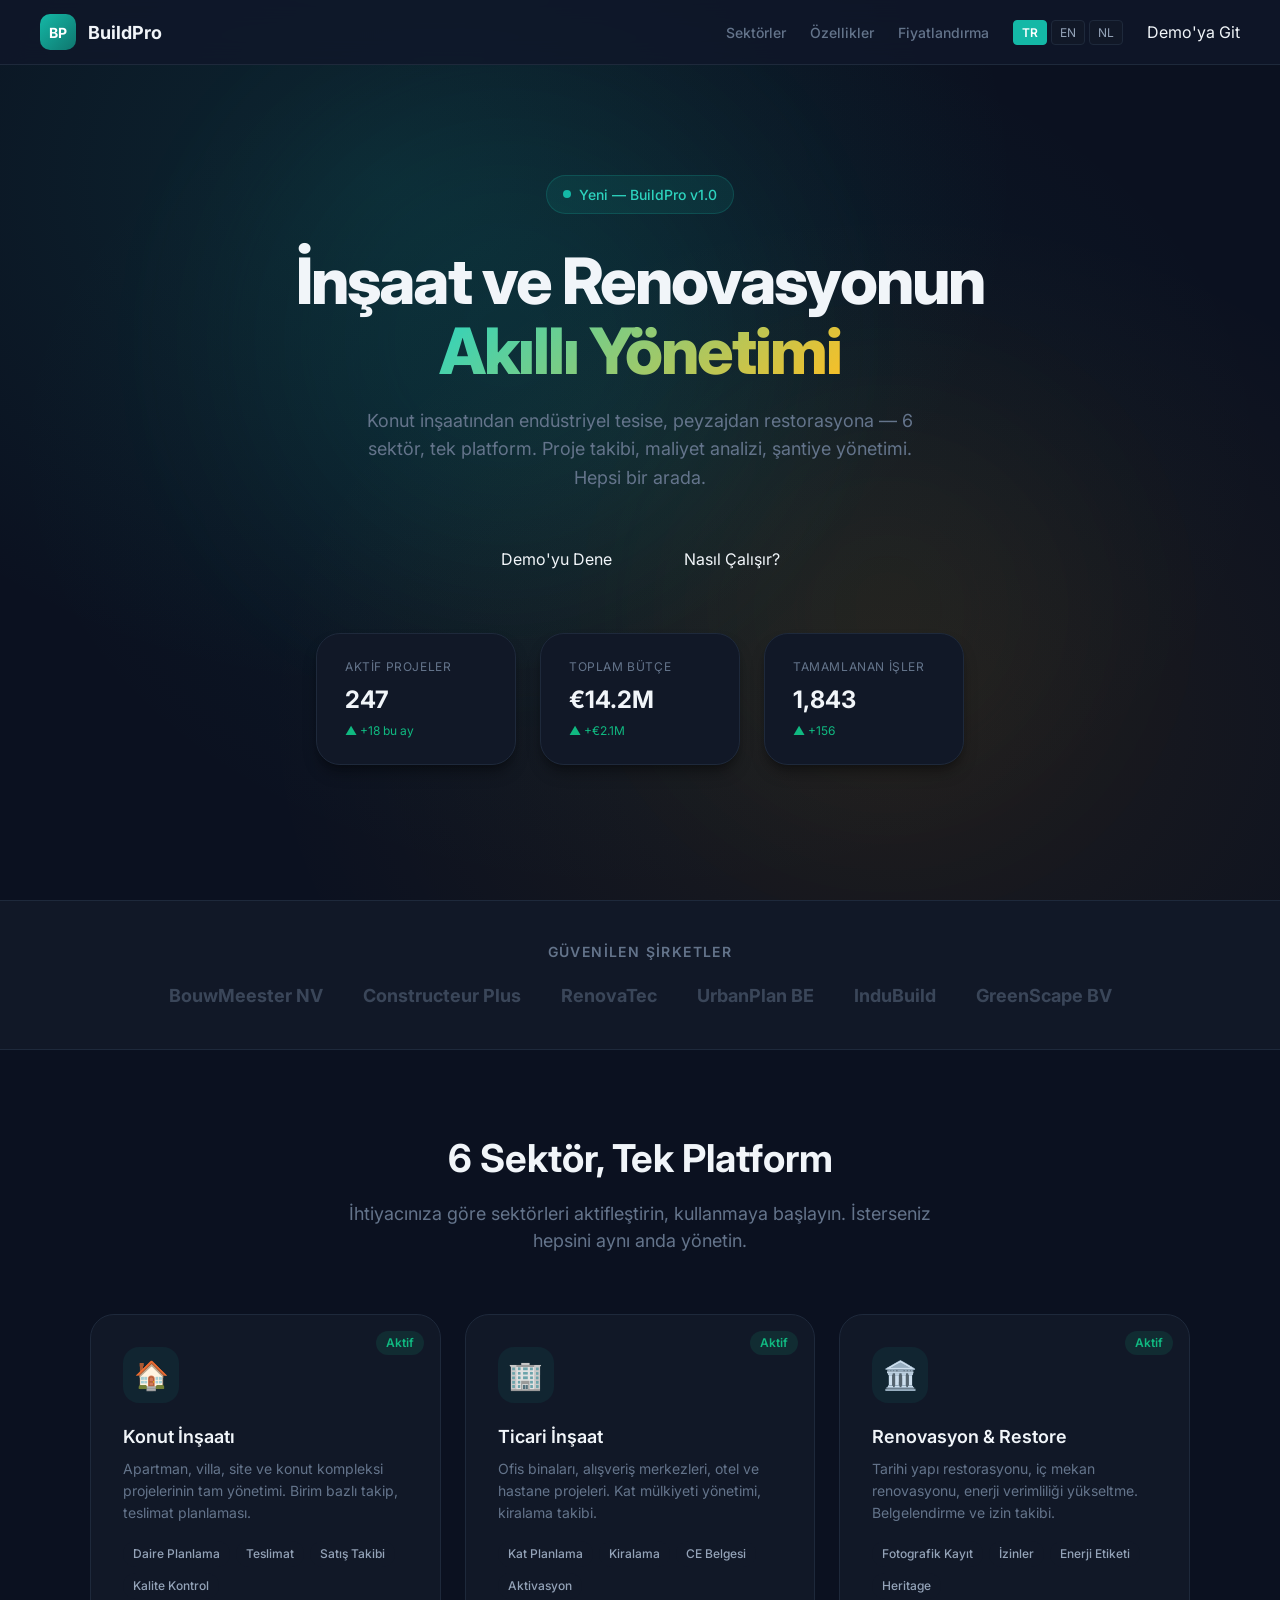
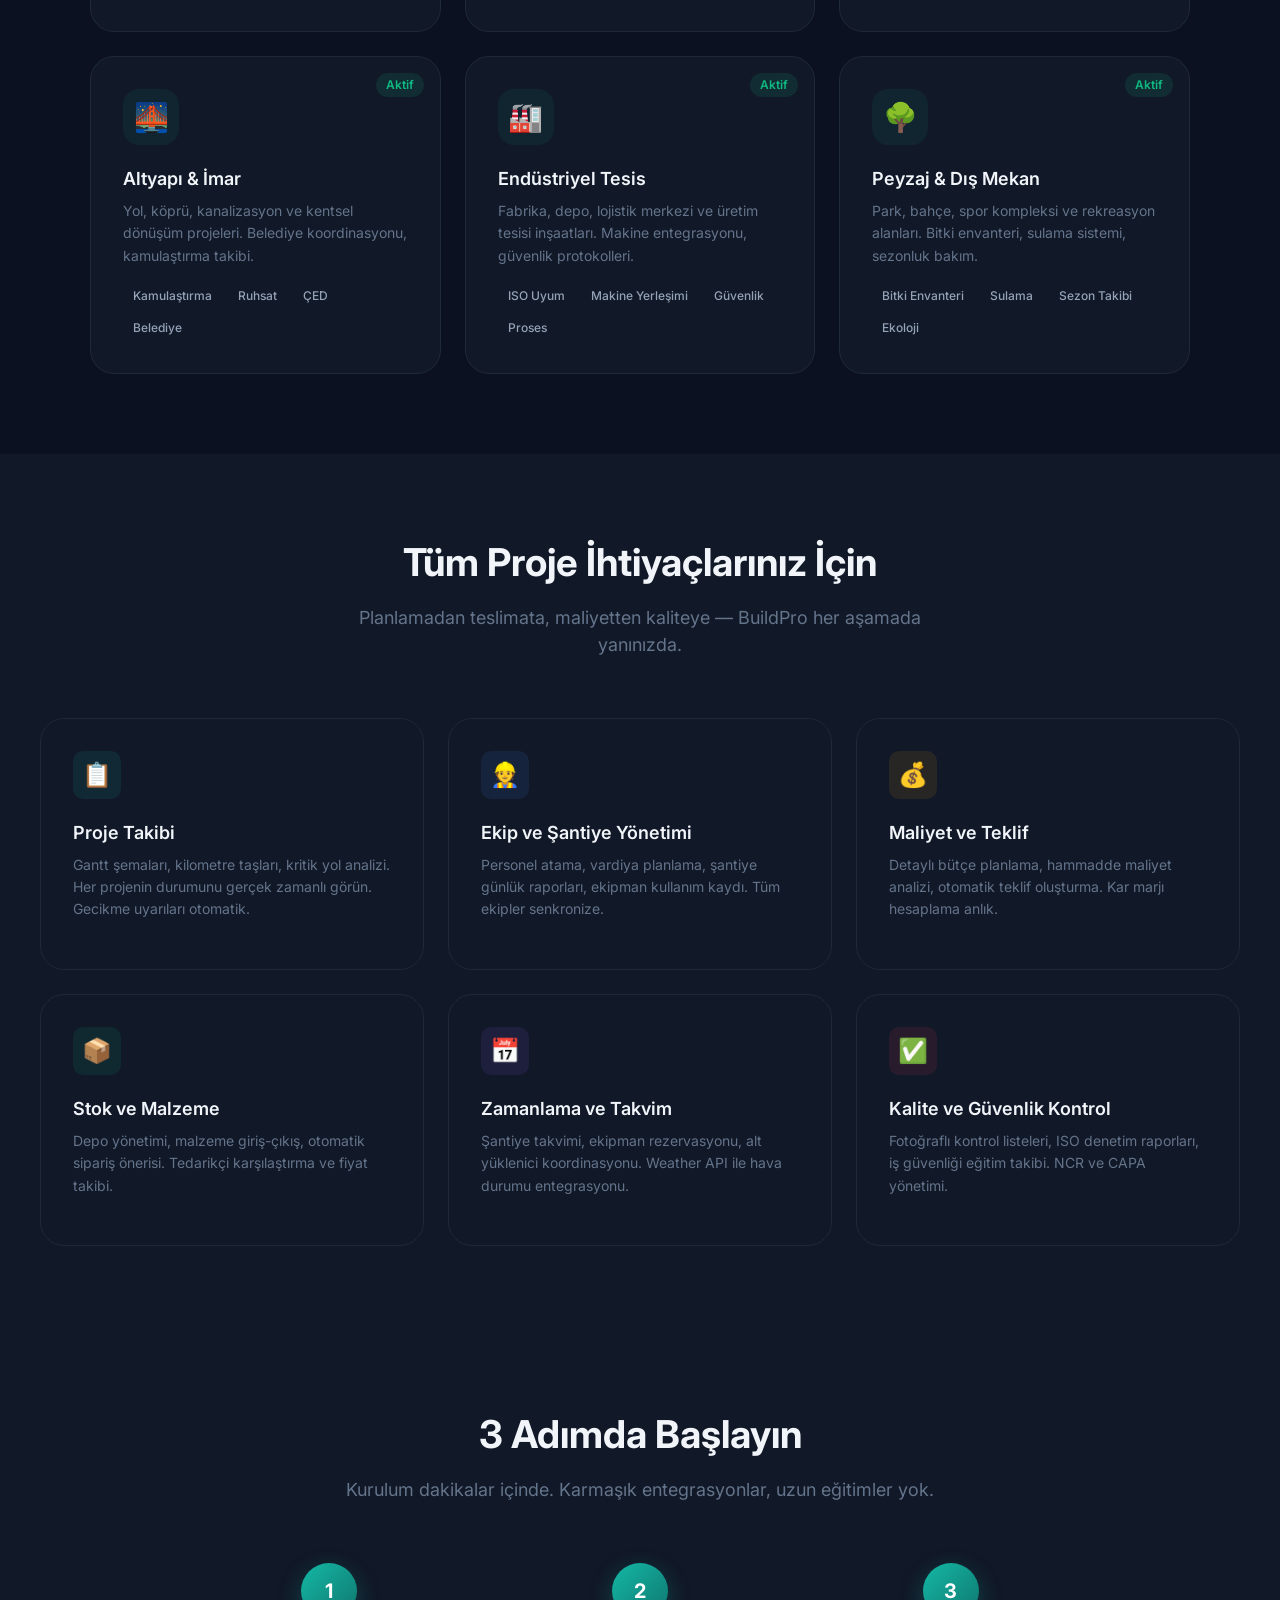
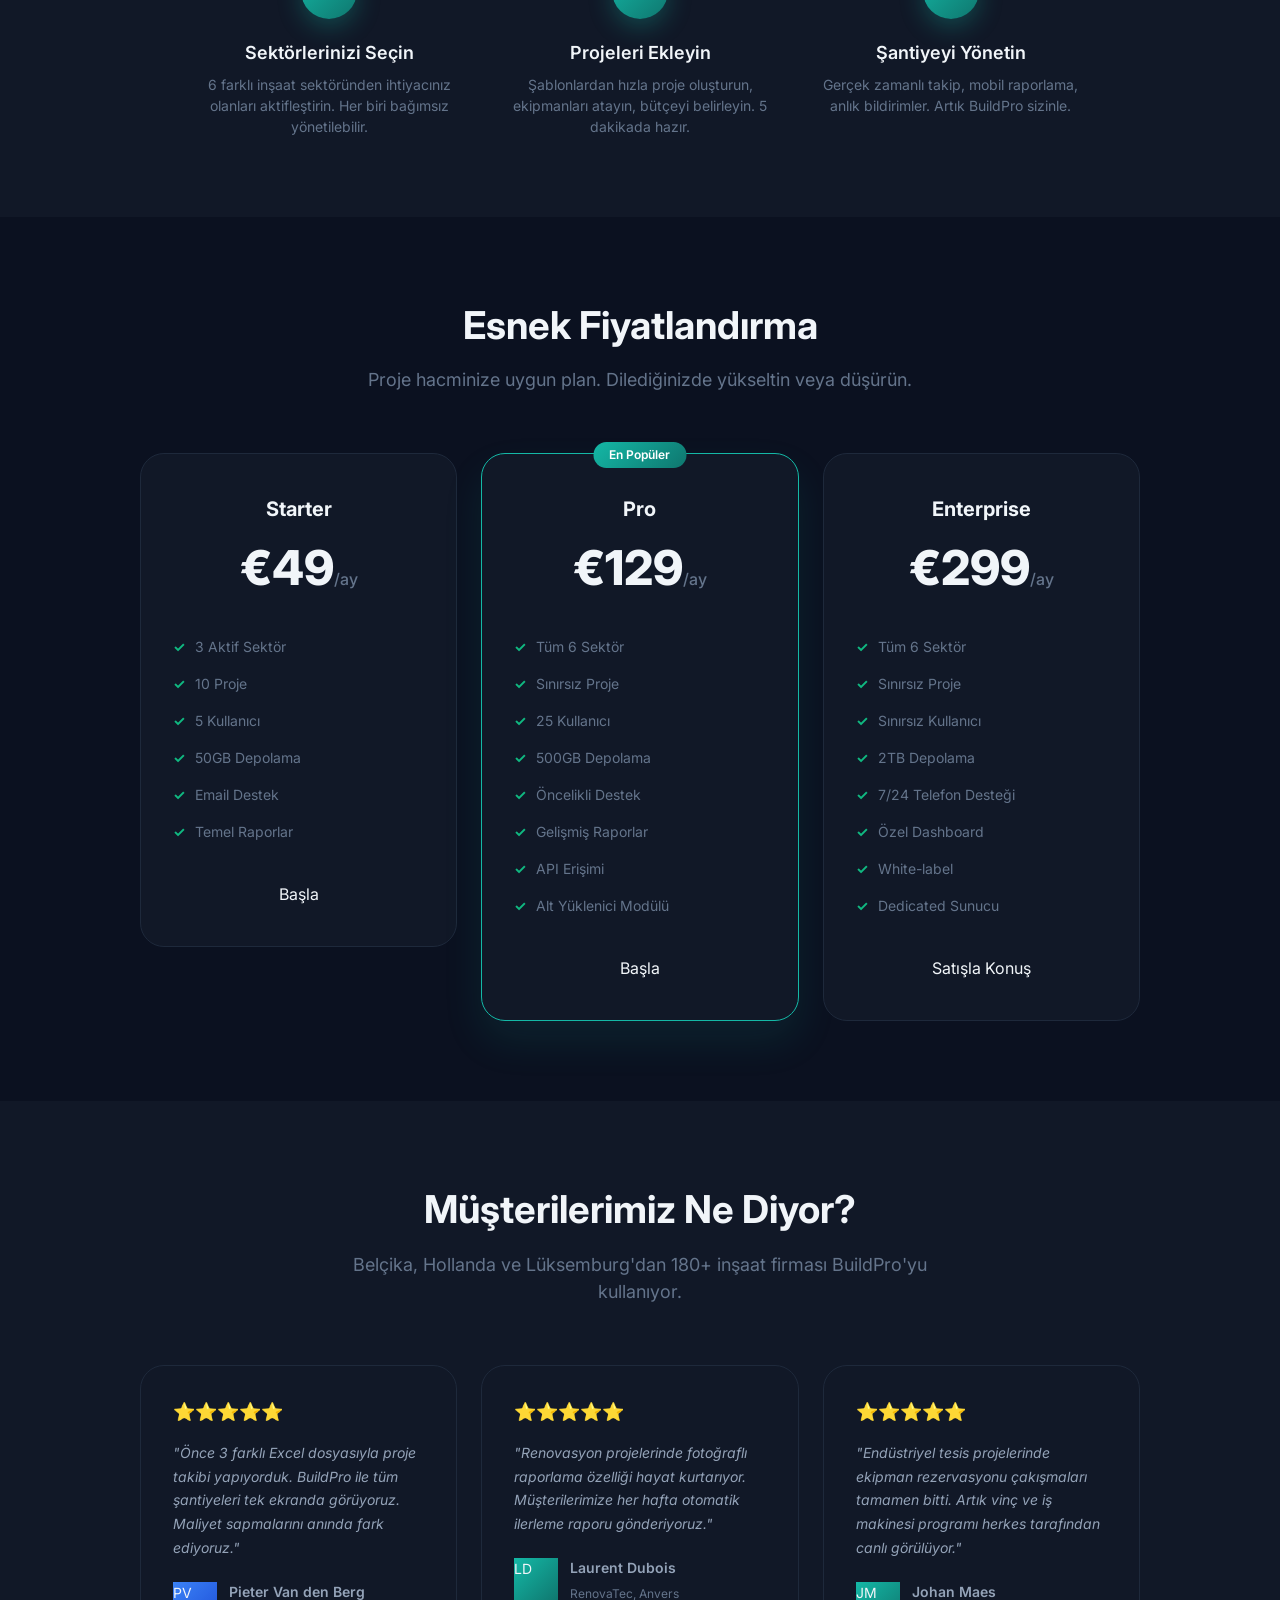
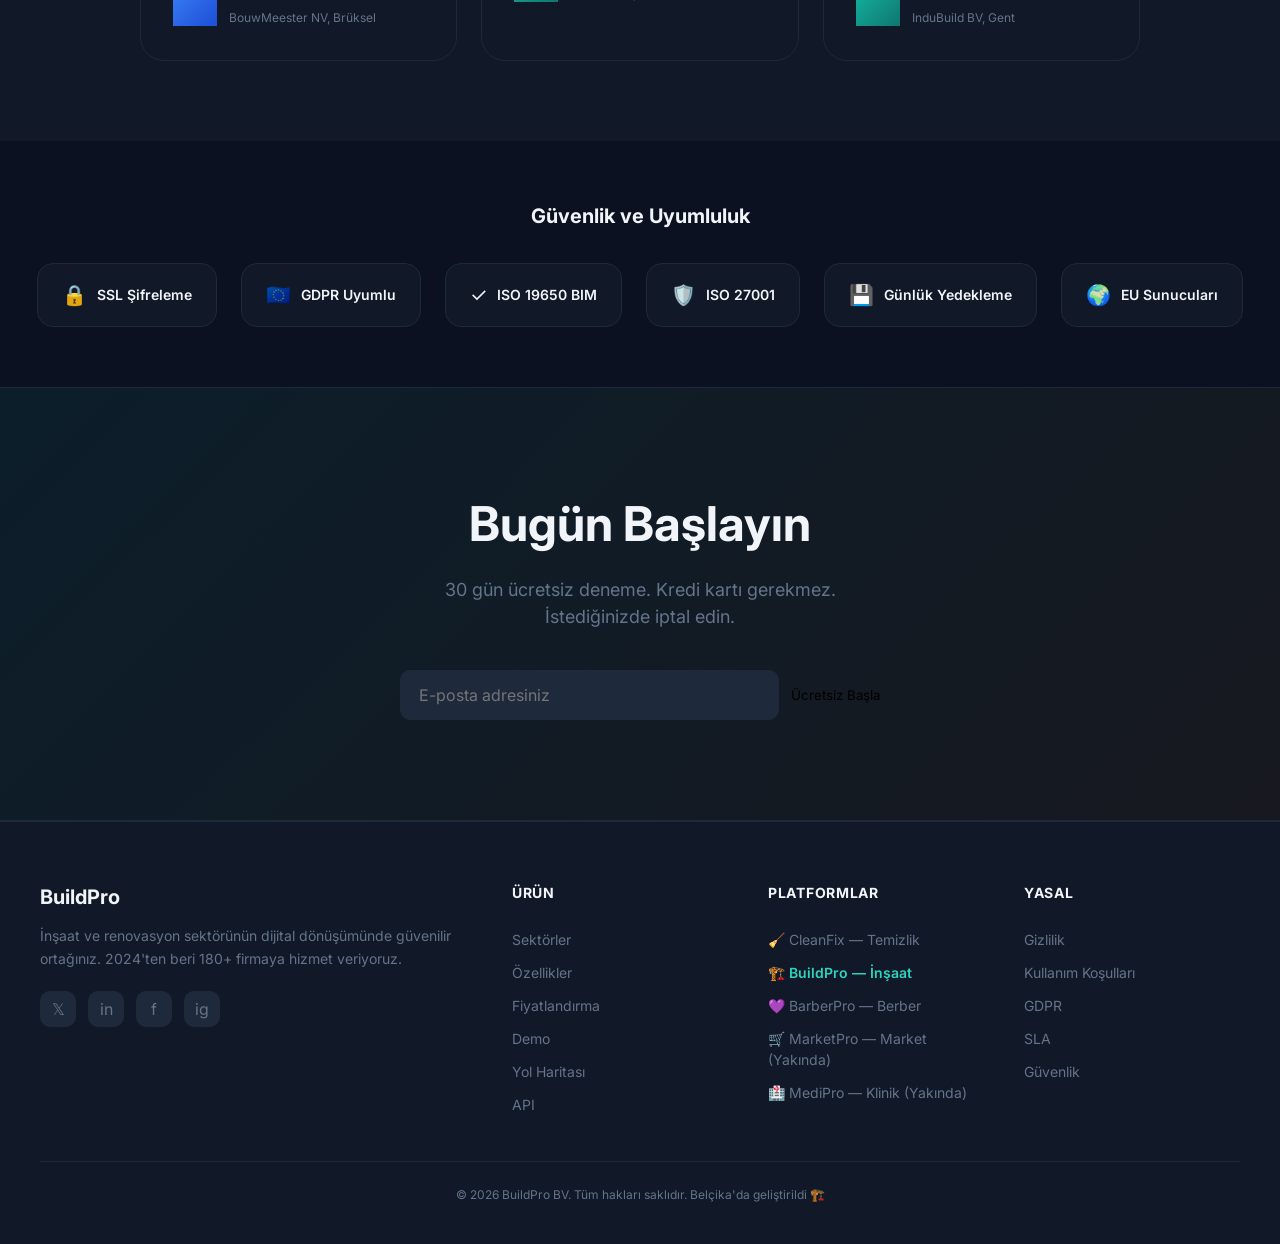
==== index.html @ 43434a05 "BuildPro: Full trilingual TR/EN/NL i18n All 9 HTML files converted to 3-language support: - index.ht" ====
<!DOCTYPE html>
<html data-theme="dark" lang="tr">
<head>
<meta charset="utf-8"/>
<meta content="width=device-width, initial-scale=1.0" name="viewport"/>
<title data-i18n="buildpro_inşaat_ve_renovasyon_yönetimi">BuildPro — İnşaat ve Renovasyon Yönetimi</title>
<link href="https://fonts.googleapis.com" rel="preconnect"/>
<link href="https://fonts.googleapis.com/css2?family=Inter:wght@300;400;500;600;700;800&amp;display=swap" rel="stylesheet"/>
<link href="css/main.css" rel="stylesheet"/>
<style>
/* ================================================================
   BuildPro Landing Page Styles
   ================================================================ */
.landing { font-family:'Inter',sans-serif; }

/* ── Hero ── */
.hero {
  min-height:100vh; display:flex; flex-direction:column; align-items:center; justify-content:center;
  text-align:center; position:relative; overflow:hidden; padding:120px 24px 80px;
}
.hero-bg {
  position:absolute; inset:0; z-index:0;
  background:
    radial-gradient(ellipse at 30% 20%, rgba(20,184,166,0.12) 0%, transparent 50%),
    radial-gradient(ellipse at 70% 80%, rgba(245,158,11,0.08) 0%, transparent 50%),
    radial-gradient(ellipse at 50% 50%, rgba(20,184,166,0.06) 0%, transparent 70%),
    var(--bg-primary);
}
.hero-orb {
  position:absolute; border-radius:50%; filter:blur(100px); opacity:0.3;
  animation:heroFloat 15s ease-in-out infinite;
}
.hero-orb-1 { width:500px; height:500px; background:rgba(20,184,166,0.25); top:10%; left:20%; }
.hero-orb-2 { width:400px; height:400px; background:rgba(245,158,11,0.15); bottom:10%; right:15%; animation-delay:-7s; }
@keyframes heroFloat {
  0%,100% { transform:translate(0,0) scale(1); }
  50% { transform:translate(20px,-30px) scale(1.05); }
}

.hero-content { position:relative; z-index:10; max-width:800px; }
.hero-badge {
  display:inline-flex; align-items:center; gap:8px;
  background:rgba(20,184,166,0.1); border:1px solid rgba(20,184,166,0.2);
  color:var(--teal-400); padding:8px 16px; border-radius:9999px;
  font-size:var(--text-sm); font-weight:500; margin-bottom:32px;
}
.hero-badge .pulse { width:8px; height:8px; background:var(--teal-500); border-radius:50%; animation:pulseDot 2s ease-in-out infinite; }
.hero h1 { font-size:clamp(2.5rem,5vw,4rem); font-weight:800; line-height:1.1; letter-spacing:-0.03em; margin-bottom:20px; }
.hero h1 span { background:linear-gradient(135deg,var(--teal-400),var(--amber-400)); -webkit-background-clip:text; -webkit-text-fill-color:transparent; }
.hero p { font-size:var(--text-lg); color:var(--text-muted); max-width:560px; margin:0 auto 40px; line-height:1.6; }
.hero-buttons { display:flex; gap:16px; justify-content:center; flex-wrap:wrap; }
.hero-buttons .btn { padding:14px 28px; font-size:var(--text-base); }

/* Floating Project Cards */
.hero-float-cards {
  position:relative; z-index:10;
  display:flex; gap:24px; justify-content:center; margin-top:48px;
  flex-wrap:wrap; max-width:900px;
}
.float-card {
  background:var(--bg-card); border:1px solid var(--border-color); border-radius:var(--radius-xl);
  padding:24px 28px; min-width:200px; text-align:left;
  box-shadow:var(--shadow-lg); transition:all var(--duration-normal);
  animation:floatCard 5s ease-in-out infinite;
}
.float-card:nth-child(2) { animation-delay:-2s; }
.float-card:nth-child(3) { animation-delay:-4s; }
@keyframes floatCard {
  0%,100% { transform:translateY(0); }
  50% { transform:translateY(-8px); }
}
.float-card:hover { transform:translateY(-4px) scale(1.02); border-color:var(--teal-500); }
.float-card .fc-label { font-size:var(--text-xs); color:var(--text-muted); text-transform:uppercase; letter-spacing:0.05em; margin-bottom:6px; }
.float-card .fc-value { font-size:var(--text-2xl); font-weight:700; color:var(--text-primary); }
.float-card .fc-change { font-size:var(--text-xs); margin-top:4px; display:flex; align-items:center; gap:4px; }
.float-card .fc-change.up { color:var(--success-500); }
.float-card .fc-change.down { color:var(--error-500); }

/* ── Trust Bar ── */
.trust { padding:40px 24px; background:var(--bg-secondary); border-top:1px solid var(--border-color); border-bottom:1px solid var(--border-color); text-align:center; }
.trust p { font-size:var(--text-sm); color:var(--text-muted); text-transform:uppercase; letter-spacing:0.1em; font-weight:600; margin-bottom:20px; }
.trust-logos { display:flex; gap:40px; justify-content:center; align-items:center; flex-wrap:wrap; opacity:0.5; }
.trust-logos span { font-size:var(--text-lg); font-weight:700; color:var(--text-muted); }

/* ── Section Base ── */
.section { padding:80px 24px; }
.section-header { text-align:center; max-width:640px; margin:0 auto 60px; }
.section-header h2 { font-size:clamp(1.8rem,3vw,2.5rem); font-weight:700; margin-bottom:12px; }
.section-header p { font-size:var(--text-lg); color:var(--text-muted); }

/* ── Sub-Sectors Grid ── */
.sectors-grid { display:grid; grid-template-columns:repeat(3,1fr); gap:24px; max-width:1100px; margin:0 auto; }
.sector-card {
  background:var(--bg-card); border:1px solid var(--border-color); border-radius:var(--radius-xl);
  padding:32px; transition:all var(--duration-normal); position:relative; overflow:hidden;
}
.sector-card:hover { transform:translateY(-4px); border-color:var(--teal-500); box-shadow:0 20px 40px rgba(20,184,166,0.08); }
.sector-card::before {
  content:''; position:absolute; top:0; left:0; right:0; height:3px;
  background:linear-gradient(90deg, var(--teal-500), var(--amber-500));
  opacity:0; transition:opacity var(--duration-normal);
}
.sector-card:hover::before { opacity:1; }
.sector-icon {
  width:56px; height:56px; border-radius:var(--radius-lg); display:flex; align-items:center; justify-content:center;
  font-size:28px; margin-bottom:20px; background:rgba(20,184,166,0.08);
}
.sector-card h3 { font-size:var(--text-lg); font-weight:600; margin-bottom:8px; }
.sector-card p { font-size:var(--text-sm); color:var(--text-muted); line-height:1.6; margin-bottom:16px; }
.sector-features { display:flex; flex-wrap:wrap; gap:6px; }
.sector-features span {
  font-size:var(--text-xs); background:var(--bg-secondary); color:var(--text-secondary);
  padding:4px 10px; border-radius:9999px; font-weight:500;
}
.sector-status {
  position:absolute; top:16px; right:16px;
  font-size:var(--text-xs); font-weight:600; padding:3px 10px; border-radius:9999px;
}
.sector-status.active { background:rgba(16,185,129,0.12); color:var(--success-500); }
.sector-status.planned { background:var(--bg-tertiary); color:var(--text-muted); }

/* ── Features ── */
.features-grid { display:grid; grid-template-columns:repeat(3,1fr); gap:24px; max-width:1200px; margin:0 auto; }
.feature-card {
  background:var(--bg-card); border:1px solid var(--border-color); border-radius:var(--radius-xl);
  padding:32px; transition:all var(--duration-normal);
}
.feature-card:hover { transform:translateY(-4px); border-color:var(--teal-500); box-shadow:0 20px 40px rgba(20,184,166,0.08); }
.feature-icon {
  width:48px; height:48px; border-radius:var(--radius-md); display:flex; align-items:center; justify-content:center;
  font-size:24px; margin-bottom:20px;
}
.feature-card h3 { font-size:var(--text-lg); font-weight:600; margin-bottom:8px; }
.feature-card p { font-size:var(--text-sm); color:var(--text-muted); line-height:1.6; margin-bottom:16px; }

/* ── How It Works ── */
.steps { display:flex; gap:32px; max-width:900px; margin:0 auto; }
.step { flex:1; text-align:center; }
.step-num {
  width:56px; height:56px; border-radius:50%; background:linear-gradient(135deg,var(--teal-500),var(--teal-700));
  display:flex; align-items:center; justify-content:center; color:white; font-size:var(--text-xl); font-weight:700;
  margin:0 auto 20px; box-shadow:0 8px 24px rgba(20,184,166,0.3);
}
.step h3 { font-size:var(--text-lg); font-weight:600; margin-bottom:8px; }
.step p { font-size:var(--text-sm); color:var(--text-muted); }

/* ── Pricing ── */
.pricing-grid { display:grid; grid-template-columns:repeat(3,1fr); gap:24px; max-width:1000px; margin:0 auto; align-items:start; }
.pricing-card {
  background:var(--bg-card); border:1px solid var(--border-color); border-radius:var(--radius-xl);
  padding:40px 32px; text-align:center; transition:all var(--duration-normal);
}
.pricing-card:hover { transform:translateY(-4px); }
.pricing-card.featured { border-color:var(--teal-500); box-shadow:0 20px 40px rgba(20,184,166,0.1); position:relative; }
.pricing-card.featured::before {
  content:'En Popüler'; position:absolute; top:-12px; left:50%; transform:translateX(-50%);
  background:linear-gradient(135deg,var(--teal-500),var(--teal-700)); color:white;
  font-size:var(--text-xs); font-weight:600; padding:4px 16px; border-radius:9999px;
}
.pricing-card h3 { font-size:var(--text-xl); font-weight:700; margin-bottom:8px; }
.pricing-card .price { font-size:3rem; font-weight:800; margin-bottom:24px; }
.pricing-card .price span { font-size:var(--text-base); color:var(--text-muted); font-weight:500; }
.pricing-card ul { list-style:none; text-align:left; margin-bottom:32px; }
.pricing-card li { font-size:var(--text-sm); color:var(--text-muted); padding:8px 0; display:flex; align-items:center; gap:10px; }
.pricing-card li::before { content:'✓'; color:var(--success-500); font-weight:700; }

/* ── Testimonials ── */
.testimonials-grid { display:grid; grid-template-columns:repeat(3,1fr); gap:24px; max-width:1000px; margin:0 auto; }
.testimonial {
  background:var(--bg-card); border:1px solid var(--border-color); border-radius:var(--radius-xl);
  padding:32px; transition:all var(--duration-normal);
}
.testimonial:hover { border-color:var(--teal-500); }
.testimonial-stars { color:var(--amber-500); font-size:var(--text-lg); margin-bottom:16px; }
.testimonial p { font-size:var(--text-sm); color:var(--text-secondary); line-height:1.7; margin-bottom:20px; font-style:italic; }
.testimonial-author { display:flex; align-items:center; gap:12px; }
.testimonial-author .avatar { width:44px; height:44px; font-size:var(--text-sm); }
.testimonial-author div p { font-weight:600; font-style:normal; margin-bottom:0; }
.testimonial-author div span { font-size:var(--text-xs); color:var(--text-muted); }

/* ── CTA ── */
.cta {
  text-align:center; padding:100px 24px;
  background:linear-gradient(135deg,rgba(20,184,166,0.08),rgba(245,158,11,0.05));
  border-top:1px solid var(--border-color); border-bottom:1px solid var(--border-color);
}
.cta h2 { font-size:clamp(2rem,4vw,3rem); font-weight:700; margin-bottom:16px; }
.cta p { font-size:var(--text-lg); color:var(--text-muted); margin-bottom:40px; max-width:500px; margin-left:auto; margin-right:auto; }
.cta-form { display:flex; gap:12px; justify-content:center; flex-wrap:wrap; max-width:480px; margin:0 auto; }
.cta-form input { flex:1; min-width:240px; padding:14px 18px; background:var(--bg-input); border:1.5px solid var(--border-color); border-radius:var(--radius-md); color:var(--text-primary); font-size:var(--text-base); outline:none; }
.cta-form input:focus { border-color:var(--teal-500); box-shadow:0 0 0 3px var(--shadow-glow); }

/* ── Footer ── */
.footer { background:var(--bg-secondary); padding:60px 24px 40px; border-top:1px solid var(--border-color); }
.footer-grid { display:grid; grid-template-columns:2fr repeat(3,1fr); gap:40px; max-width:1200px; margin:0 auto; }
.footer-brand h3 { font-size:var(--text-xl); font-weight:700; margin-bottom:12px; }
.footer-brand p { font-size:var(--text-sm); color:var(--text-muted); line-height:1.7; margin-bottom:20px; }
.footer-social { display:flex; gap:12px; }
.footer-social a {
  width:36px; height:36px; border-radius:var(--radius-md); background:var(--bg-tertiary);
  display:flex; align-items:center; justify-content:center; color:var(--text-muted);
  transition:all var(--duration-fast); text-decoration:none;
}
.footer-social a:hover { background:var(--teal-500); color:white; }
.footer-col h4 { font-size:var(--text-sm); font-weight:700; text-transform:uppercase; letter-spacing:0.05em; margin-bottom:20px; }
.footer-col a { display:block; font-size:var(--text-sm); color:var(--text-muted); text-decoration:none; padding:6px 0; transition:color var(--duration-fast); }
.footer-col a:hover { color:var(--teal-500); }
.footer-bottom { max-width:1200px; margin:40px auto 0; padding-top:24px; border-top:1px solid var(--border-color); text-align:center; font-size:var(--text-xs); color:var(--text-muted); }

/* ── Scroll Reveal ── */
.reveal { opacity:0; transform:translateY(30px); transition:opacity 0.8s var(--ease-out),transform 0.8s var(--ease-out); }
.reveal.visible { opacity:1; transform:translateY(0); }

/* ── Responsive ── */
@media (max-width:1024px) {
  .features-grid,.sectors-grid,.pricing-grid,.testimonials-grid { grid-template-columns:repeat(2,1fr); }
  .footer-grid { grid-template-columns:repeat(2,1fr); }
  .steps { flex-direction:column; }
}
@media (max-width:768px) {
  .hero-orb-1,.hero-orb-2 { display:none; }
  .hero-float-cards { flex-direction:column; align-items:center; }
}
@media (max-width:640px) {
  .features-grid,.sectors-grid,.pricing-grid,.testimonials-grid { grid-template-columns:1fr; }
  .footer-grid { grid-template-columns:1fr; }
  .hero-buttons { flex-direction:column; align-items:center; }
  .hero-buttons .btn { width:100%; max-width:260px; }
  .cta-form { flex-direction:column; }
  .cta-form input { width:100%; }
  .hero h1 { font-size:2.2rem; }
}
</style>
</head>
<body class="landing">
<!-- Navbar -->
<nav style="position:fixed;top:0;left:0;right:0;z-index:100;background:rgba(15,23,42,0.8);backdrop-filter:blur(12px);border-bottom:1px solid var(--border-color);padding:0 24px;">
<div style="max-width:1200px;margin:0 auto;display:flex;align-items:center;justify-content:space-between;height:64px;">
<div style="display:flex;align-items:center;gap:12px;">
<div data-i18n="bp" style="width:36px;height:36px;background:linear-gradient(135deg,var(--teal-500),var(--teal-700));border-radius:10px;display:flex;align-items:center;justify-content:center;font-weight:700;color:white;font-size:14px;">BP</div>
<span data-i18n="buildpro" style="font-weight:700;font-size:var(--text-lg);">BuildPro</span>
</div>
<div style="display:flex;gap:24px;align-items:center;">
<a data-i18n="sektörler" href="#sectors" onmouseout="this.style.color='var(--text-muted)'" onmouseover="this.style.color='var(--teal-500)'" style="font-size:var(--text-sm);color:var(--text-muted);text-decoration:none;font-weight:500;transition:color var(--duration-fast);">Sektörler</a>
<a data-i18n="özellikler" href="#features" onmouseout="this.style.color='var(--text-muted)'" onmouseover="this.style.color='var(--teal-500)'" style="font-size:var(--text-sm);color:var(--text-muted);text-decoration:none;font-weight:500;transition:color var(--duration-fast);">Özellikler</a>
<a data-i18n="fiyatlandırma" href="#pricing" onmouseout="this.style.color='var(--text-muted)'" onmouseover="this.style.color='var(--teal-500)'" style="font-size:var(--text-sm);color:var(--text-muted);text-decoration:none;font-weight:500;transition:color var(--duration-fast);">Fiyatlandırma</a>
<div class="lang-switcher" style="display:flex;gap:4px;">
<button class="lang-btn" data-lang="tr" onclick="switchLang('tr')" style="padding:4px 8px;font-size:12px;border-radius:4px;border:1px solid var(--border-color);background:var(--bg-secondary);color:var(--text-secondary);cursor:pointer;transition:all 0.2s;">TR</button>
<button class="lang-btn" data-lang="en" onclick="switchLang('en')" style="padding:4px 8px;font-size:12px;border-radius:4px;border:1px solid var(--border-color);background:var(--bg-secondary);color:var(--text-secondary);cursor:pointer;transition:all 0.2s;">EN</button>
<button class="lang-btn" data-lang="nl" onclick="switchLang('nl')" style="padding:4px 8px;font-size:12px;border-radius:4px;border:1px solid var(--border-color);background:var(--bg-secondary);color:var(--text-secondary);cursor:pointer;transition:all 0.2s;">NL</button>
</div>
<style>.lang-btn.active{background:var(--teal-500)!important;color:white!important;border-color:var(--teal-500)!important;font-weight:600;}</style>
<a class="btn btn-primary btn-sm" data-i18n="demoya_git" href="dashboard.html">Demo'ya Git</a>
</div>
</div>
</nav>
<!-- Hero -->
<section class="hero">
<div class="hero-bg"></div>
<div class="hero-orb hero-orb-1"></div>
<div class="hero-orb hero-orb-2"></div>
<div class="hero-content">
<div class="hero-badge"><span class="pulse"></span> Yeni — BuildPro v1.0</div>
<h1>İnşaat ve Renovasyonun <span data-i18n="akıllı_yönetimi">Akıllı Yönetimi</span></h1>
<p data-i18n="konut_inşaatından_endüstriyel_tesise_peyzajdan_restorasyona_">Konut inşaatından endüstriyel tesise, peyzajdan restorasyona — 6 sektör, tek platform. Proje takibi, maliyet analizi, şantiye yönetimi. Hepsi bir arada.</p>
<div class="hero-buttons">
<a class="btn btn-primary btn-xl" data-i18n="demoyu_dene" href="dashboard.html">Demo'yu Dene</a>
<a class="btn btn-secondary btn-xl" data-i18n="nasıl_çalışır" href="#how">Nasıl Çalışır?</a>
</div>
</div>
<!-- Floating Stats Cards -->
<div class="hero-float-cards">
<div class="float-card">
<div class="fc-label" data-i18n="aktif_projeler">Aktif Projeler</div>
<div class="fc-value">247</div>
<div class="fc-change up" data-i18n="_8_bu_ay">▲ +18 bu ay</div>
</div>
<div class="float-card">
<div class="fc-label" data-i18n="toplam_bütçe">Toplam Bütçe</div>
<div class="fc-value" data-i18n="_42m">€14.2M</div>
<div class="fc-change up" data-i18n="_1m">▲ +€2.1M</div>
</div>
<div class="float-card">
<div class="fc-label" data-i18n="tamamlanan_işler">Tamamlanan İşler</div>
<div class="fc-value" data-i18n="_843">1,843</div>
<div class="fc-change up" data-i18n="_56">▲ +156</div>
</div>
</div>
</section>
<!-- Trust -->
<section class="trust">
<p data-i18n="güvenilen_şirketler">Güvenilen Şirketler</p>
<div class="trust-logos">
<span data-i18n="bouwmeester_nv">BouwMeester NV</span>
<span data-i18n="constructeur_plus">Constructeur Plus</span>
<span data-i18n="renovatec">RenovaTec</span>
<span data-i18n="urbanplan_be">UrbanPlan BE</span>
<span data-i18n="indubuild">InduBuild</span>
<span data-i18n="greenscape_bv">GreenScape BV</span>
</div>
</section>
<!-- Sub-Sectors -->
<section class="section" id="sectors">
<div class="section-header reveal">
<h2 data-i18n="__sektör_tek_platform">6 Sektör, Tek Platform</h2>
<p data-i18n="ihtiyacınıza_göre_sektörleri_aktifleştirin_kullanmaya_başlay">İhtiyacınıza göre sektörleri aktifleştirin, kullanmaya başlayın. İsterseniz hepsini aynı anda yönetin.</p>
</div>
<div class="sectors-grid">
<div class="sector-card reveal">
<span class="sector-status active" data-i18n="aktif">Aktif</span>
<div class="sector-icon">🏠</div>
<h3 data-i18n="konut_inşaatı">Konut İnşaatı</h3>
<p data-i18n="apartman_villa_site_ve_konut_kompleksi_projelerinin_tam_yöne">Apartman, villa, site ve konut kompleksi projelerinin tam yönetimi. Birim bazlı takip, teslimat planlaması.</p>
<div class="sector-features">
<span data-i18n="daire_planlama">Daire Planlama</span><span data-i18n="teslimat">Teslimat</span><span data-i18n="satış_takibi">Satış Takibi</span><span data-i18n="kalite_kontrol">Kalite Kontrol</span>
</div>
</div>
<div class="sector-card reveal">
<span class="sector-status active" data-i18n="aktif_2">Aktif</span>
<div class="sector-icon">🏢</div>
<h3 data-i18n="ticari_inşaat">Ticari İnşaat</h3>
<p data-i18n="ofis_binaları_alışveriş_merkezleri_otel_ve_hastane_projeleri">Ofis binaları, alışveriş merkezleri, otel ve hastane projeleri. Kat mülkiyeti yönetimi, kiralama takibi.</p>
<div class="sector-features">
<span data-i18n="kat_planlama">Kat Planlama</span><span data-i18n="kiralama">Kiralama</span><span data-i18n="ce_belgesi">CE Belgesi</span><span data-i18n="aktivasyon">Aktivasyon</span>
</div>
</div>
<div class="sector-card reveal">
<span class="sector-status active" data-i18n="aktif_3">Aktif</span>
<div class="sector-icon">🏛️</div>
<h3 data-i18n="renovasyon_restore">Renovasyon &amp; Restore</h3>
<p data-i18n="tarihi_yapı_restorasyonu_iç_mekan_renovasyonu_enerji_verimli">Tarihi yapı restorasyonu, iç mekan renovasyonu, enerji verimliliği yükseltme. Belgelendirme ve izin takibi.</p>
<div class="sector-features">
<span data-i18n="fotografik_kayıt">Fotografik Kayıt</span><span data-i18n="izinler">İzinler</span><span data-i18n="enerji_etiketi">Enerji Etiketi</span><span data-i18n="heritage">Heritage</span>
</div>
</div>
<div class="sector-card reveal">
<span class="sector-status active" data-i18n="aktif_4">Aktif</span>
<div class="sector-icon">🌉</div>
<h3 data-i18n="altyapı_imar">Altyapı &amp; İmar</h3>
<p data-i18n="yol_köprü_kanalizasyon_ve_kentsel_dönüşüm_projeleri_belediye">Yol, köprü, kanalizasyon ve kentsel dönüşüm projeleri. Belediye koordinasyonu, kamulaştırma takibi.</p>
<div class="sector-features">
<span data-i18n="kamulaştırma">Kamulaştırma</span><span data-i18n="ruhsat">Ruhsat</span><span data-i18n="çed">ÇED</span><span data-i18n="belediye">Belediye</span>
</div>
</div>
<div class="sector-card reveal">
<span class="sector-status active" data-i18n="aktif_5">Aktif</span>
<div class="sector-icon">🏭</div>
<h3 data-i18n="endüstriyel_tesis">Endüstriyel Tesis</h3>
<p data-i18n="fabrika_depo_lojistik_merkezi_ve_üretim_tesisi_inşaatları_ma">Fabrika, depo, lojistik merkezi ve üretim tesisi inşaatları. Makine entegrasyonu, güvenlik protokolleri.</p>
<div class="sector-features">
<span data-i18n="iso_uyum">ISO Uyum</span><span data-i18n="makine_yerleşimi">Makine Yerleşimi</span><span data-i18n="güvenlik">Güvenlik</span><span data-i18n="proses">Proses</span>
</div>
</div>
<div class="sector-card reveal">
<span class="sector-status active" data-i18n="aktif_6">Aktif</span>
<div class="sector-icon">🌳</div>
<h3 data-i18n="peyzaj_dış_mekan">Peyzaj &amp; Dış Mekan</h3>
<p data-i18n="park_bahçe_spor_kompleksi_ve_rekreasyon_alanları_bitki_envan">Park, bahçe, spor kompleksi ve rekreasyon alanları. Bitki envanteri, sulama sistemi, sezonluk bakım.</p>
<div class="sector-features">
<span data-i18n="bitki_envanteri">Bitki Envanteri</span><span data-i18n="sulama">Sulama</span><span data-i18n="sezon_takibi">Sezon Takibi</span><span data-i18n="ekoloji">Ekoloji</span>
</div>
</div>
</div>
</section>
<!-- Features -->
<section class="section" id="features" style="background:var(--bg-secondary);">
<div class="section-header reveal">
<h2 data-i18n="tüm_proje_ihtiyaçlarınız_için">Tüm Proje İhtiyaçlarınız İçin</h2>
<p data-i18n="planlamadan_teslimata_maliyetten_kaliteye_buildpro_her_aşama">Planlamadan teslimata, maliyetten kaliteye — BuildPro her aşamada yanınızda.</p>
</div>
<div class="features-grid">
<div class="feature-card reveal">
<div class="feature-icon" style="background:rgba(20,184,166,0.1);color:var(--teal-500);">📋</div>
<h3 data-i18n="proje_takibi">Proje Takibi</h3>
<p data-i18n="gantt_şemaları_kilometre_taşları_kritik_yol_analizi_her_proj">Gantt şemaları, kilometre taşları, kritik yol analizi. Her projenin durumunu gerçek zamanlı görün. Gecikme uyarıları otomatik.</p>
</div>
<div class="feature-card reveal">
<div class="feature-icon" style="background:rgba(59,130,246,0.1);color:var(--info-500);">👷</div>
<h3 data-i18n="ekip_ve_şantiye_yönetimi">Ekip ve Şantiye Yönetimi</h3>
<p data-i18n="personel_atama_vardiya_planlama_şantiye_günlük_raporları_eki">Personel atama, vardiya planlama, şantiye günlük raporları, ekipman kullanım kaydı. Tüm ekipler senkronize.</p>
</div>
<div class="feature-card reveal">
<div class="feature-icon" style="background:rgba(245,158,11,0.1);color:var(--amber-500);">💰</div>
<h3 data-i18n="maliyet_ve_teklif">Maliyet ve Teklif</h3>
<p data-i18n="detaylı_bütçe_planlama_hammadde_maliyet_analizi_otomatik_tek">Detaylı bütçe planlama, hammadde maliyet analizi, otomatik teklif oluşturma. Kar marjı hesaplama anlık.</p>
</div>
<div class="feature-card reveal">
<div class="feature-icon" style="background:rgba(16,185,129,0.1);color:var(--success-500);">📦</div>
<h3 data-i18n="stok_ve_malzeme">Stok ve Malzeme</h3>
<p data-i18n="depo_yönetimi_malzeme_giriş-çıkış_otomatik_sipariş_önerisi_t">Depo yönetimi, malzeme giriş-çıkış, otomatik sipariş önerisi. Tedarikçi karşılaştırma ve fiyat takibi.</p>
</div>
<div class="feature-card reveal">
<div class="feature-icon" style="background:rgba(139,92,246,0.1);color:#14b8a6;">📅</div>
<h3 data-i18n="zamanlama_ve_takvim">Zamanlama ve Takvim</h3>
<p data-i18n="şantiye_takvimi_ekipman_rezervasyonu_alt_yüklenici_koordinas">Şantiye takvimi, ekipman rezervasyonu, alt yüklenici koordinasyonu. Weather API ile hava durumu entegrasyonu.</p>
</div>
<div class="feature-card reveal">
<div class="feature-icon" style="background:rgba(244,63,94,0.1);color:var(--error-500);">✅</div>
<h3 data-i18n="kalite_ve_güvenlik_kontrol">Kalite ve Güvenlik Kontrol</h3>
<p data-i18n="fotoğraflı_kontrol_listeleri_iso_denetim_raporları_iş_güvenl">Fotoğraflı kontrol listeleri, ISO denetim raporları, iş güvenliği eğitim takibi. NCR ve CAPA yönetimi.</p>
</div>
</div>
</section>
<!-- How It Works -->
<section class="section" id="how" style="background:var(--bg-secondary);">
<div class="section-header reveal">
<h2 data-i18n="__adımda_başlayın">3 Adımda Başlayın</h2>
<p data-i18n="kurulum_dakikalar_içinde_karmaşık_entegrasyonlar_uzun_eğitim">Kurulum dakikalar içinde. Karmaşık entegrasyonlar, uzun eğitimler yok.</p>
</div>
<div class="steps">
<div class="step reveal">
<div class="step-num">1</div>
<h3 data-i18n="sektörlerinizi_seçin">Sektörlerinizi Seçin</h3>
<p data-i18n="__farklı_inşaat_sektöründen_ihtiyacınız_olanları_aktifleştir">6 farklı inşaat sektöründen ihtiyacınız olanları aktifleştirin. Her biri bağımsız yönetilebilir.</p>
</div>
<div class="step reveal">
<div class="step-num">2</div>
<h3 data-i18n="projeleri_ekleyin">Projeleri Ekleyin</h3>
<p data-i18n="şablonlardan_hızla_proje_oluşturun_ekipmanları_atayın_bütçey">Şablonlardan hızla proje oluşturun, ekipmanları atayın, bütçeyi belirleyin. 5 dakikada hazır.</p>
</div>
<div class="step reveal">
<div class="step-num">3</div>
<h3 data-i18n="şantiyeyi_yönetin">Şantiyeyi Yönetin</h3>
<p data-i18n="gerçek_zamanlı_takip_mobil_raporlama_anlık_bildirimler_artık">Gerçek zamanlı takip, mobil raporlama, anlık bildirimler. Artık BuildPro sizinle.</p>
</div>
</div>
</section>
<!-- Pricing -->
<section class="section" id="pricing">
<div class="section-header reveal">
<h2 data-i18n="esnek_fiyatlandırma">Esnek Fiyatlandırma</h2>
<p data-i18n="proje_hacminize_uygun_plan_dilediğinizde_yükseltin_veya_düşü">Proje hacminize uygun plan. Dilediğinizde yükseltin veya düşürün.</p>
</div>
<div class="pricing-grid">
<div class="pricing-card reveal">
<h3 data-i18n="starter">Starter</h3>
<div class="price">€49<span data-i18n="ay">/ay</span></div>
<ul>
<li data-i18n="__aktif_sektör">3 Aktif Sektör</li>
<li data-i18n="_0_proje">10 Proje</li>
<li data-i18n="__kullanıcı">5 Kullanıcı</li>
<li data-i18n="_0gb_depolama">50GB Depolama</li>
<li data-i18n="email_destek">Email Destek</li>
<li data-i18n="temel_raporlar">Temel Raporlar</li>
</ul>
<a class="btn btn-secondary" data-i18n="başla" href="dashboard.html" style="width:100%;">Başla</a>
</div>
<div class="pricing-card featured reveal">
<h3 data-i18n="pro">Pro</h3>
<div class="price">€129<span data-i18n="ay_2">/ay</span></div>
<ul>
<li data-i18n="tüm_6_sektör">Tüm 6 Sektör</li>
<li data-i18n="sınırsız_proje">Sınırsız Proje</li>
<li data-i18n="_5_kullanıcı">25 Kullanıcı</li>
<li data-i18n="_00gb_depolama">500GB Depolama</li>
<li data-i18n="öncelikli_destek">Öncelikli Destek</li>
<li data-i18n="gelişmiş_raporlar">Gelişmiş Raporlar</li>
<li data-i18n="api_erişimi">API Erişimi</li>
<li data-i18n="alt_yüklenici_modülü">Alt Yüklenici Modülü</li>
</ul>
<a class="btn btn-primary" data-i18n="başla_2" href="dashboard.html" style="width:100%;">Başla</a>
</div>
<div class="pricing-card reveal">
<h3 data-i18n="enterprise">Enterprise</h3>
<div class="price">€299<span data-i18n="ay_3">/ay</span></div>
<ul>
<li data-i18n="tüm_6_sektör_2">Tüm 6 Sektör</li>
<li data-i18n="sınırsız_proje_2">Sınırsız Proje</li>
<li data-i18n="sınırsız_kullanıcı">Sınırsız Kullanıcı</li>
<li data-i18n="_tb_depolama">2TB Depolama</li>
<li data-i18n="_24_telefon_desteği">7/24 Telefon Desteği</li>
<li data-i18n="özel_dashboard">Özel Dashboard</li>
<li data-i18n="white-label">White-label</li>
<li data-i18n="dedicated_sunucu">Dedicated Sunucu</li>
</ul>
<a class="btn btn-secondary" data-i18n="satışla_konuş" href="#" style="width:100%;">Satışla Konuş</a>
</div>
</div>
</section>
<!-- Testimonials -->
<section class="section" style="background:var(--bg-secondary);">
<div class="section-header reveal">
<h2 data-i18n="müşterilerimiz_ne_diyor">Müşterilerimiz Ne Diyor?</h2>
<p data-i18n="belçika_hollanda_ve_lüksemburgdan_180_inşaat_firması_buildpr">Belçika, Hollanda ve Lüksemburg'dan 180+ inşaat firması BuildPro'yu kullanıyor.</p>
</div>
<div class="testimonials-grid">
<div class="testimonial reveal">
<div class="testimonial-stars" data-i18n="text">⭐⭐⭐⭐⭐</div>
<p data-i18n="önce_3_farklı_excel_dosyasıyla_proje_takibi_yapıyorduk_build">"Önce 3 farklı Excel dosyasıyla proje takibi yapıyorduk. BuildPro ile tüm şantiyeleri tek ekranda görüyoruz. Maliyet sapmalarını anında fark ediyoruz."</p>
<div class="testimonial-author">
<div class="avatar" style="background:linear-gradient(135deg,#3b82f6,#1d4ed8);">PV</div>
<div>
<p data-i18n="pieter_van_den_berg">Pieter Van den Berg</p>
<span data-i18n="bouwmeester_nv_brüksel">BouwMeester NV, Brüksel</span>
</div>
</div>
</div>
<div class="testimonial reveal">
<div class="testimonial-stars" data-i18n="text_2">⭐⭐⭐⭐⭐</div>
<p data-i18n="renovasyon_projelerinde_fotoğraflı_raporlama_özelliği_hayat_">"Renovasyon projelerinde fotoğraflı raporlama özelliği hayat kurtarıyor. Müşterilerimize her hafta otomatik ilerleme raporu gönderiyoruz."</p>
<div class="testimonial-author">
<div class="avatar" style="background:linear-gradient(135deg,#14b8a6,#0f766e);">LD</div>
<div>
<p data-i18n="laurent_dubois">Laurent Dubois</p>
<span data-i18n="renovatec_anvers">RenovaTec, Anvers</span>
</div>
</div>
</div>
<div class="testimonial reveal">
<div class="testimonial-stars" data-i18n="text_3">⭐⭐⭐⭐⭐</div>
<p data-i18n="endüstriyel_tesis_projelerinde_ekipman_rezervasyonu_çakışmal">"Endüstriyel tesis projelerinde ekipman rezervasyonu çakışmaları tamamen bitti. Artık vinç ve iş makinesi programı herkes tarafından canlı görülüyor."</p>
<div class="testimonial-author">
<div class="avatar" style="background:linear-gradient(135deg,#14b8a6,#0f766e);">JM</div>
<div>
<p data-i18n="johan_maes">Johan Maes</p>
<span data-i18n="indubuild_bv_gent">InduBuild BV, Gent</span>
</div>
</div>
</div>
</div>
</section>
<!-- Security -->
<section class="section" style="padding:60px 24px;text-align:center;">
<div class="reveal">
<h2 data-i18n="güvenlik_ve_uyumluluk" style="font-size:var(--text-xl);font-weight:700;margin-bottom:32px;">Güvenlik ve Uyumluluk</h2>
<div style="display:flex;flex-wrap:wrap;gap:24px;justify-content:center;align-items:center;">
<div style="background:var(--bg-card);border:1px solid var(--border-color);border-radius:var(--radius-lg);padding:16px 24px;display:flex;align-items:center;gap:10px;">
<span style="font-size:20px;">🔒</span>
<span data-i18n="ssl_şifreleme" style="font-weight:600;font-size:var(--text-sm);">SSL Şifreleme</span>
</div>
<div style="background:var(--bg-card);border:1px solid var(--border-color);border-radius:var(--radius-lg);padding:16px 24px;display:flex;align-items:center;gap:10px;">
<span style="font-size:20px;">🇪🇺</span>
<span data-i18n="gdpr_uyumlu" style="font-weight:600;font-size:var(--text-sm);">GDPR Uyumlu</span>
</div>
<div style="background:var(--bg-card);border:1px solid var(--border-color);border-radius:var(--radius-lg);padding:16px 24px;display:flex;align-items:center;gap:10px;">
<span style="font-size:20px;">✓</span>
<span data-i18n="iso_19650_bim" style="font-weight:600;font-size:var(--text-sm);">ISO 19650 BIM</span>
</div>
<div style="background:var(--bg-card);border:1px solid var(--border-color);border-radius:var(--radius-lg);padding:16px 24px;display:flex;align-items:center;gap:10px;">
<span style="font-size:20px;">🛡️</span>
<span data-i18n="iso_27001" style="font-weight:600;font-size:var(--text-sm);">ISO 27001</span>
</div>
<div style="background:var(--bg-card);border:1px solid var(--border-color);border-radius:var(--radius-lg);padding:16px 24px;display:flex;align-items:center;gap:10px;">
<span style="font-size:20px;">💾</span>
<span data-i18n="günlük_yedekleme" style="font-weight:600;font-size:var(--text-sm);">Günlük Yedekleme</span>
</div>
<div style="background:var(--bg-card);border:1px solid var(--border-color);border-radius:var(--radius-lg);padding:16px 24px;display:flex;align-items:center;gap:10px;">
<span style="font-size:20px;">🌍</span>
<span data-i18n="eu_sunucuları" style="font-weight:600;font-size:var(--text-sm);">EU Sunucuları</span>
</div>
</div>
</div>
</section>
<!-- CTA -->
<section class="cta">
<div class="reveal">
<h2 data-i18n="bugün_başlayın">Bugün Başlayın</h2>
<p data-i18n="_0_gün_ücretsiz_deneme_kredi_kartı_gerekmez_istediğinizde_ip">30 gün ücretsiz deneme. Kredi kartı gerekmez. İstediğinizde iptal edin.</p>
<div class="cta-form">
<input data-i18n-placeholder="ph_e-posta_adresiniz" id="ctaEmail" placeholder="E-posta adresiniz" type="email"/>
<button class="btn btn-primary" data-i18n="ücretsiz_başla" onclick="const e=document.getElementById('ctaEmail').value;if(e&amp;&amp;e.includes('@')){location.href='dashboard.html?email='+encodeURIComponent(e);}else{alert('Geçerli bir e-posta girin');}">Ücretsiz Başla</button>
</div>
</div>
</section>
<!-- Footer -->
<footer class="footer">
<div class="footer-grid">
<div class="footer-brand">
<h3 data-i18n="buildpro_2">BuildPro</h3>
<p data-i18n="inşaat_ve_renovasyon_sektörünün_dijital_dönüşümünde_güvenili">İnşaat ve renovasyon sektörünün dijital dönüşümünde güvenilir ortağınız. 2024'ten beri 180+ firmaya hizmet veriyoruz.</p>
<div class="footer-social">
<a data-i18n="𝕏" href="#">𝕏</a>
<a data-i18n="in" href="#">in</a>
<a data-i18n="f" href="#">f</a>
<a data-i18n="ig" href="#">ig</a>
</div>
</div>
<div class="footer-col">
<h4 data-i18n="ürün">Ürün</h4>
<a data-i18n="sektörler_2" href="#sectors">Sektörler</a>
<a data-i18n="özellikler_2" href="#features">Özellikler</a>
<a data-i18n="fiyatlandırma_2" href="#pricing">Fiyatlandırma</a>
<a data-i18n="demo" href="dashboard.html">Demo</a>
<a data-i18n="yol_haritası" href="#">Yol Haritası</a>
<a data-i18n="api" href="#">API</a>
</div>
<div class="footer-col">
<h4 data-i18n="platformlar">Platformlar</h4>
<a data-i18n="cleanfix_temizlik" href="https://mcemkoca.github.io/cleanfix-vercel/">🧹 CleanFix — Temizlik</a>
<a data-i18n="buildpro_inşaat" href="https://mcemkoca.github.io/buildpro-vercel/" style="color:var(--teal-400);font-weight:600;">🏗️ BuildPro — İnşaat</a>
<a data-i18n="barberpro_berber" href="https://mcemkoca.github.io/barberpro-vercel/">💜 BarberPro — Berber</a>
<a data-i18n="marketpro_market_yakında" href="#">🛒 MarketPro — Market (Yakında)</a>
<a data-i18n="medipro_klinik_yakında" href="#">🏥 MediPro — Klinik (Yakında)</a>
</div>
<div class="footer-col">
<h4 data-i18n="yasal">Yasal</h4>
<a data-i18n="gizlilik" href="#">Gizlilik</a>
<a data-i18n="kullanım_koşulları" href="#">Kullanım Koşulları</a>
<a data-i18n="gdpr" href="#">GDPR</a>
<a data-i18n="sla" href="#">SLA</a>
<a data-i18n="güvenlik_2" href="#">Güvenlik</a>
</div>
</div>
<div class="footer-bottom" data-i18n="_026_buildpro_bv_tüm_hakları_saklıdır_belçikada_geliştirildi">
    © 2026 BuildPro BV. Tüm hakları saklıdır. Belçika'da geliştirildi 🏗️
  </div>
</footer>
<script>
/* Scroll Reveal */
const observer = new IntersectionObserver((entries) => {
  entries.forEach(entry => { if (entry.isIntersecting) entry.target.classList.add('visible'); });
}, { threshold: 0.1, rootMargin: '0px 0px -50px 0px' });
document.querySelectorAll('.reveal').forEach(el => observer.observe(el));

/* Smooth Scroll */
document.querySelectorAll('a[href^="#"]').forEach(anchor => {
  anchor.addEventListener('click', function(e) {
    e.preventDefault();
    const target = document.querySelector(this.getAttribute('href'));
    if (target) target.scrollIntoView({ behavior: 'smooth', block: 'start' });
  });
});
</script>
<script>
const i18n = {
  "tr": {
    "buildpro_inşaat_ve_renovasyon_yönetimi": "BuildPro — İnşaat ve Renovasyon Yönetimi",
    "bp": "BP",
    "buildpro": "BuildPro",
    "sektörler": "Sektörler",
    "özellikler": "Özellikler",
    "fiyatlandırma": "Fiyatlandırma",
    "demoya_git": "Demo'ya Git",
    "akıllı_yönetimi": "Akıllı Yönetimi",
    "konut_inşaatından_endüstriyel_tesise_peyzajdan_restorasyona_": "Konut inşaatından endüstriyel tesise, peyzajdan restorasyona — 6 sektör, tek platform. Proje takibi, maliyet analizi, şantiye yönetimi. Hepsi bir arada.",
    "demoyu_dene": "Demo'yu Dene",
    "nasıl_çalışır": "Nasıl Çalışır?",
    "aktif_projeler": "Aktif Projeler",
    "_8_bu_ay": "▲ +18 bu ay",
    "toplam_bütçe": "Toplam Bütçe",
    "_42m": "€14.2M",
    "_1m": "▲ +€2.1M",
    "tamamlanan_işler": "Tamamlanan İşler",
    "_843": "1,843",
    "_56": "▲ +156",
    "güvenilen_şirketler": "Güvenilen Şirketler",
    "bouwmeester_nv": "BouwMeester NV",
    "constructeur_plus": "Constructeur Plus",
    "renovatec": "RenovaTec",
    "urbanplan_be": "UrbanPlan BE",
    "indubuild": "InduBuild",
    "greenscape_bv": "GreenScape BV",
    "__sektör_tek_platform": "6 Sektör, Tek Platform",
    "ihtiyacınıza_göre_sektörleri_aktifleştirin_kullanmaya_başlay": "İhtiyacınıza göre sektörleri aktifleştirin, kullanmaya başlayın. İsterseniz hepsini aynı anda yönetin.",
    "aktif": "Aktif",
    "konut_inşaatı": "Konut İnşaatı",
    "apartman_villa_site_ve_konut_kompleksi_projelerinin_tam_yöne": "Apartman, villa, site ve konut kompleksi projelerinin tam yönetimi. Birim bazlı takip, teslimat planlaması.",
    "daire_planlama": "Daire Planlama",
    "teslimat": "Teslimat",
    "satış_takibi": "Satış Takibi",
    "kalite_kontrol": "Kalite Kontrol",
    "aktif_2": "Aktif",
    "ticari_inşaat": "Ticari İnşaat",
    "ofis_binaları_alışveriş_merkezleri_otel_ve_hastane_projeleri": "Ofis binaları, alışveriş merkezleri, otel ve hastane projeleri. Kat mülkiyeti yönetimi, kiralama takibi.",
    "kat_planlama": "Kat Planlama",
    "kiralama": "Kiralama",
    "ce_belgesi": "CE Belgesi",
    "aktivasyon": "Aktivasyon",
    "aktif_3": "Aktif",
    "renovasyon_restore": "Renovasyon & Restore",
    "tarihi_yapı_restorasyonu_iç_mekan_renovasyonu_enerji_verimli": "Tarihi yapı restorasyonu, iç mekan renovasyonu, enerji verimliliği yükseltme. Belgelendirme ve izin takibi.",
    "fotografik_kayıt": "Fotografik Kayıt",
    "izinler": "İzinler",
    "enerji_etiketi": "Enerji Etiketi",
    "heritage": "Heritage",
    "aktif_4": "Aktif",
    "altyapı_imar": "Altyapı & İmar",
    "yol_köprü_kanalizasyon_ve_kentsel_dönüşüm_projeleri_belediye": "Yol, köprü, kanalizasyon ve kentsel dönüşüm projeleri. Belediye koordinasyonu, kamulaştırma takibi.",
    "kamulaştırma": "Kamulaştırma",
    "ruhsat": "Ruhsat",
    "çed": "ÇED",
    "belediye": "Belediye",
    "aktif_5": "Aktif",
    "endüstriyel_tesis": "Endüstriyel Tesis",
    "fabrika_depo_lojistik_merkezi_ve_üretim_tesisi_inşaatları_ma": "Fabrika, depo, lojistik merkezi ve üretim tesisi inşaatları. Makine entegrasyonu, güvenlik protokolleri.",
    "iso_uyum": "ISO Uyum",
    "makine_yerleşimi": "Makine Yerleşimi",
    "güvenlik": "Güvenlik",
    "proses": "Proses",
    "aktif_6": "Aktif",
    "peyzaj_dış_mekan": "Peyzaj & Dış Mekan",
    "park_bahçe_spor_kompleksi_ve_rekreasyon_alanları_bitki_envan": "Park, bahçe, spor kompleksi ve rekreasyon alanları. Bitki envanteri, sulama sistemi, sezonluk bakım.",
    "bitki_envanteri": "Bitki Envanteri",
    "sulama": "Sulama",
    "sezon_takibi": "Sezon Takibi",
    "ekoloji": "Ekoloji",
    "tüm_proje_ihtiyaçlarınız_için": "Tüm Proje İhtiyaçlarınız İçin",
    "planlamadan_teslimata_maliyetten_kaliteye_buildpro_her_aşama": "Planlamadan teslimata, maliyetten kaliteye — BuildPro her aşamada yanınızda.",
    "proje_takibi": "Proje Takibi",
    "gantt_şemaları_kilometre_taşları_kritik_yol_analizi_her_proj": "Gantt şemaları, kilometre taşları, kritik yol analizi. Her projenin durumunu gerçek zamanlı görün. Gecikme uyarıları otomatik.",
    "ekip_ve_şantiye_yönetimi": "Ekip ve Şantiye Yönetimi",
    "personel_atama_vardiya_planlama_şantiye_günlük_raporları_eki": "Personel atama, vardiya planlama, şantiye günlük raporları, ekipman kullanım kaydı. Tüm ekipler senkronize.",
    "maliyet_ve_teklif": "Maliyet ve Teklif",
    "detaylı_bütçe_planlama_hammadde_maliyet_analizi_otomatik_tek": "Detaylı bütçe planlama, hammadde maliyet analizi, otomatik teklif oluşturma. Kar marjı hesaplama anlık.",
    "stok_ve_malzeme": "Stok ve Malzeme",
    "depo_yönetimi_malzeme_giriş-çıkış_otomatik_sipariş_önerisi_t": "Depo yönetimi, malzeme giriş-çıkış, otomatik sipariş önerisi. Tedarikçi karşılaştırma ve fiyat takibi.",
    "zamanlama_ve_takvim": "Zamanlama ve Takvim",
    "şantiye_takvimi_ekipman_rezervasyonu_alt_yüklenici_koordinas": "Şantiye takvimi, ekipman rezervasyonu, alt yüklenici koordinasyonu. Weather API ile hava durumu entegrasyonu.",
    "kalite_ve_güvenlik_kontrol": "Kalite ve Güvenlik Kontrol",
    "fotoğraflı_kontrol_listeleri_iso_denetim_raporları_iş_güvenl": "Fotoğraflı kontrol listeleri, ISO denetim raporları, iş güvenliği eğitim takibi. NCR ve CAPA yönetimi.",
    "__adımda_başlayın": "3 Adımda Başlayın",
    "kurulum_dakikalar_içinde_karmaşık_entegrasyonlar_uzun_eğitim": "Kurulum dakikalar içinde. Karmaşık entegrasyonlar, uzun eğitimler yok.",
    "sektörlerinizi_seçin": "Sektörlerinizi Seçin",
    "__farklı_inşaat_sektöründen_ihtiyacınız_olanları_aktifleştir": "6 farklı inşaat sektöründen ihtiyacınız olanları aktifleştirin. Her biri bağımsız yönetilebilir.",
    "projeleri_ekleyin": "Projeleri Ekleyin",
    "şablonlardan_hızla_proje_oluşturun_ekipmanları_atayın_bütçey": "Şablonlardan hızla proje oluşturun, ekipmanları atayın, bütçeyi belirleyin. 5 dakikada hazır.",
    "şantiyeyi_yönetin": "Şantiyeyi Yönetin",
    "gerçek_zamanlı_takip_mobil_raporlama_anlık_bildirimler_artık": "Gerçek zamanlı takip, mobil raporlama, anlık bildirimler. Artık BuildPro sizinle.",
    "esnek_fiyatlandırma": "Esnek Fiyatlandırma",
    "proje_hacminize_uygun_plan_dilediğinizde_yükseltin_veya_düşü": "Proje hacminize uygun plan. Dilediğinizde yükseltin veya düşürün.",
    "starter": "Starter",
    "ay": "/ay",
    "__aktif_sektör": "3 Aktif Sektör",
    "_0_proje": "10 Proje",
    "__kullanıcı": "5 Kullanıcı",
    "_0gb_depolama": "50GB Depolama",
    "email_destek": "Email Destek",
    "temel_raporlar": "Temel Raporlar",
    "başla": "Başla",
    "pro": "Pro",
    "ay_2": "/ay",
    "tüm_6_sektör": "Tüm 6 Sektör",
    "sınırsız_proje": "Sınırsız Proje",
    "_5_kullanıcı": "25 Kullanıcı",
    "_00gb_depolama": "500GB Depolama",
    "öncelikli_destek": "Öncelikli Destek",
    "gelişmiş_raporlar": "Gelişmiş Raporlar",
    "api_erişimi": "API Erişimi",
    "alt_yüklenici_modülü": "Alt Yüklenici Modülü",
    "başla_2": "Başla",
    "enterprise": "Enterprise",
    "ay_3": "/ay",
    "tüm_6_sektör_2": "Tüm 6 Sektör",
    "sınırsız_proje_2": "Sınırsız Proje",
    "sınırsız_kullanıcı": "Sınırsız Kullanıcı",
    "_tb_depolama": "2TB Depolama",
    "_24_telefon_desteği": "7/24 Telefon Desteği",
    "özel_dashboard": "Özel Dashboard",
    "white-label": "White-label",
    "dedicated_sunucu": "Dedicated Sunucu",
    "satışla_konuş": "Satışla Konuş",
    "müşterilerimiz_ne_diyor": "Müşterilerimiz Ne Diyor?",
    "belçika_hollanda_ve_lüksemburgdan_180_inşaat_firması_buildpr": "Belçika, Hollanda ve Lüksemburg'dan 180+ inşaat firması BuildPro'yu kullanıyor.",
    "text": "⭐⭐⭐⭐⭐",
    "önce_3_farklı_excel_dosyasıyla_proje_takibi_yapıyorduk_build": "\"Önce 3 farklı Excel dosyasıyla proje takibi yapıyorduk. BuildPro ile tüm şantiyeleri tek ekranda görüyoruz. Maliyet sapmalarını anında fark ediyoruz.\"",
    "pieter_van_den_berg": "Pieter Van den Berg",
    "bouwmeester_nv_brüksel": "BouwMeester NV, Brüksel",
    "text_2": "⭐⭐⭐⭐⭐",
    "renovasyon_projelerinde_fotoğraflı_raporlama_özelliği_hayat_": "\"Renovasyon projelerinde fotoğraflı raporlama özelliği hayat kurtarıyor. Müşterilerimize her hafta otomatik ilerleme raporu gönderiyoruz.\"",
    "laurent_dubois": "Laurent Dubois",
    "renovatec_anvers": "RenovaTec, Anvers",
    "text_3": "⭐⭐⭐⭐⭐",
    "endüstriyel_tesis_projelerinde_ekipman_rezervasyonu_çakışmal": "\"Endüstriyel tesis projelerinde ekipman rezervasyonu çakışmaları tamamen bitti. Artık vinç ve iş makinesi programı herkes tarafından canlı görülüyor.\"",
    "johan_maes": "Johan Maes",
    "indubuild_bv_gent": "InduBuild BV, Gent",
    "güvenlik_ve_uyumluluk": "Güvenlik ve Uyumluluk",
    "ssl_şifreleme": "SSL Şifreleme",
    "gdpr_uyumlu": "GDPR Uyumlu",
    "iso_19650_bim": "ISO 19650 BIM",
    "iso_27001": "ISO 27001",
    "günlük_yedekleme": "Günlük Yedekleme",
    "eu_sunucuları": "EU Sunucuları",
    "bugün_başlayın": "Bugün Başlayın",
    "_0_gün_ücretsiz_deneme_kredi_kartı_gerekmez_istediğinizde_ip": "30 gün ücretsiz deneme. Kredi kartı gerekmez. İstediğinizde iptal edin.",
    "ücretsiz_başla": "Ücretsiz Başla",
    "buildpro_2": "BuildPro",
    "inşaat_ve_renovasyon_sektörünün_dijital_dönüşümünde_güvenili": "İnşaat ve renovasyon sektörünün dijital dönüşümünde güvenilir ortağınız. 2024'ten beri 180+ firmaya hizmet veriyoruz.",
    "𝕏": "𝕏",
    "in": "in",
    "f": "f",
    "ig": "ig",
    "ürün": "Ürün",
    "sektörler_2": "Sektörler",
    "özellikler_2": "Özellikler",
    "fiyatlandırma_2": "Fiyatlandırma",
    "demo": "Demo",
    "yol_haritası": "Yol Haritası",
    "api": "API",
    "platformlar": "Platformlar",
    "cleanfix_temizlik": "🧹 CleanFix — Temizlik",
    "buildpro_inşaat": "🏗️ BuildPro — İnşaat",
    "barberpro_berber": "💜 BarberPro — Berber",
    "marketpro_market_yakında": "🛒 MarketPro — Market (Yakında)",
    "medipro_klinik_yakında": "🏥 MediPro — Klinik (Yakında)",
    "yasal": "Yasal",
    "gizlilik": "Gizlilik",
    "kullanım_koşulları": "Kullanım Koşulları",
    "gdpr": "GDPR",
    "sla": "SLA",
    "güvenlik_2": "Güvenlik",
    "_026_buildpro_bv_tüm_hakları_saklıdır_belçikada_geliştirildi": "© 2026 BuildPro BV. Tüm hakları saklıdır. Belçika'da geliştirildi 🏗️",
    "ph_e-posta_adresiniz": "E-posta adresiniz"
  },
  "en": {
    "buildpro_inşaat_ve_renovasyon_yönetimi": "BuildPro — İnşaat ve Renovasyon Management",
    "bp": "BP",
    "buildpro": "BuildPro",
    "sektörler": "Sectors",
    "özellikler": "Features",
    "fiyatlandırma": "Pricing",
    "demoya_git": "Demo'ya Git",
    "akıllı_yönetimi": "Akıllı Management",
    "konut_inşaatından_endüstriyel_tesise_peyzajdan_restorasyona_": "Konut inşaatından endüstriyel tesise, peyzajdan restorasyona — 6 sektör, tek platform. Proje takibi, maliyet analizi, şantiye yönetimi. Hepsi bir arada.",
    "demoyu_dene": "Demo'yu Dene",
    "nasıl_çalışır": "How It Works",
    "aktif_projeler": "Aktif Projeler",
    "_8_bu_ay": "▲ +18 bu ay",
    "toplam_bütçe": "Total Budget",
    "_42m": "€14.2M",
    "_1m": "▲ +€2.1M",
    "tamamlanan_işler": "Tamamlanan İşler",
    "_843": "1,843",
    "_56": "▲ +156",
    "güvenilen_şirketler": "Güvenilen Şirketler",
    "bouwmeester_nv": "BouwMeester NV",
    "constructeur_plus": "Constructeur Plus",
    "renovatec": "RenovaTec",
    "urbanplan_be": "UrbanPlan BE",
    "indubuild": "InduBuild",
    "greenscape_bv": "GreenScape BV",
    "__sektör_tek_platform": "6 Sektör, Tek Platform",
    "ihtiyacınıza_göre_sektörleri_aktifleştirin_kullanmaya_başlay": "İhtiyacınıza göre sektörleri aktifleştirin, kullanmaya başlayın. İsterseniz hepsini aynı anda yönetin.",
    "aktif": "Active",
    "konut_inşaatı": "Konut İnşaatı",
    "apartman_villa_site_ve_konut_kompleksi_projelerinin_tam_yöne": "Apartman, villa, site ve konut kompleksi projelerinin tam yönetimi. Birim bazlı takip, teslimat planlaması.",
    "daire_planlama": "Daire Planlama",
    "teslimat": "Delivery",
    "satış_takibi": "Satış Takibi",
    "kalite_kontrol": "Kalite Kontrol",
    "aktif_2": "Active",
    "ticari_inşaat": "Ticari İnşaat",
    "ofis_binaları_alışveriş_merkezleri_otel_ve_hastane_projeleri": "Ofis binaları, alışveriş merkezleri, otel ve hastane projeleri. Kat mülkiyeti yönetimi, kiralama takibi.",
    "kat_planlama": "Kat Planlama",
    "kiralama": "Kiralama",
    "ce_belgesi": "CE Belgesi",
    "aktivasyon": "Aktivasyon",
    "aktif_3": "Active",
    "renovasyon_restore": "Renovasyon & Restore",
    "tarihi_yapı_restorasyonu_iç_mekan_renovasyonu_enerji_verimli": "Tarihi yapı restorasyonu, iç mekan renovasyonu, enerji verimliliği yükseltme. Belgelendirme ve izin takibi.",
    "fotografik_kayıt": "Fotografik Kayıt",
    "izinler": "İzinler",
    "enerji_etiketi": "Enerji Etiketi",
    "heritage": "Heritage",
    "aktif_4": "Active",
    "altyapı_imar": "Altyapı & İmar",
    "yol_köprü_kanalizasyon_ve_kentsel_dönüşüm_projeleri_belediye": "Yol, köprü, kanalizasyon ve kentsel dönüşüm projeleri. Belediye koordinasyonu, kamulaştırma takibi.",
    "kamulaştırma": "Kamulaştırma",
    "ruhsat": "Permit",
    "çed": "ÇED",
    "belediye": "Belediye",
    "aktif_5": "Active",
    "endüstriyel_tesis": "Endüstriyel Tesis",
    "fabrika_depo_lojistik_merkezi_ve_üretim_tesisi_inşaatları_ma": "Fabrika, depo, lojistik merkezi ve üretim tesisi inşaatları. Makine entegrasyonu, güvenlik protokolleri.",
    "iso_uyum": "ISO Uyum",
    "makine_yerleşimi": "Makine Yerleşimi",
    "güvenlik": "Safety",
    "proses": "Proses",
    "aktif_6": "Active",
    "peyzaj_dış_mekan": "Peyzaj & Dış Mekan",
    "park_bahçe_spor_kompleksi_ve_rekreasyon_alanları_bitki_envan": "Park, bahçe, spor kompleksi ve rekreasyon alanları. Bitki envanteri, sulama sistemi, sezonluk bakım.",
    "bitki_envanteri": "Bitki Envanteri",
    "sulama": "Sulama",
    "sezon_takibi": "Sezon Takibi",
    "ekoloji": "Ekoloji",
    "tüm_proje_ihtiyaçlarınız_için": "Tüm Proje İhtiyaçlarınız İçin",
    "planlamadan_teslimata_maliyetten_kaliteye_buildpro_her_aşama": "Planlamadan teslimata, maliyetten kaliteye — BuildPro her aşamada yanınızda.",
    "proje_takibi": "Proje Takibi",
    "gantt_şemaları_kilometre_taşları_kritik_yol_analizi_her_proj": "Gantt şemaları, kilometre taşları, kritik yol analizi. Her projenin durumunu gerçek zamanlı görün. Gecikme uyarıları otomatik.",
    "ekip_ve_şantiye_yönetimi": "Ekip ve Şantiye Management",
    "personel_atama_vardiya_planlama_şantiye_günlük_raporları_eki": "Personel atama, vardiya planlama, şantiye günlük raporları, ekipman kullanım kaydı. Tüm ekipler senkronize.",
    "maliyet_ve_teklif": "Maliyet ve Teklif",
    "detaylı_bütçe_planlama_hammadde_maliyet_analizi_otomatik_tek": "Detaylı bütçe planlama, hammadde maliyet analizi, otomatik teklif oluşturma. Kar marjı hesaplama anlık.",
    "stok_ve_malzeme": "Stok ve Malzeme",
    "depo_yönetimi_malzeme_giriş-çıkış_otomatik_sipariş_önerisi_t": "Depo yönetimi, malzeme giriş-çıkış, otomatik sipariş önerisi. Tedarikçi karşılaştırma ve fiyat takibi.",
    "zamanlama_ve_takvim": "Zamanlama ve Takvim",
    "şantiye_takvimi_ekipman_rezervasyonu_alt_yüklenici_koordinas": "Şantiye takvimi, ekipman rezervasyonu, alt yüklenici koordinasyonu. Weather API ile hava durumu entegrasyonu.",
    "kalite_ve_güvenlik_kontrol": "Kalite ve Güvenlik Kontrol",
    "fotoğraflı_kontrol_listeleri_iso_denetim_raporları_iş_güvenl": "Fotoğraflı kontrol listeleri, ISO denetim raporları, iş güvenliği eğitim takibi. NCR ve CAPA yönetimi.",
    "__adımda_başlayın": "3 Adımda Başlayın",
    "kurulum_dakikalar_içinde_karmaşık_entegrasyonlar_uzun_eğitim": "Kurulum dakikalar içinde. Karmaşık entegrasyonlar, uzun eğitimler yok.",
    "sektörlerinizi_seçin": "Sektörlerinizi Seçin",
    "__farklı_inşaat_sektöründen_ihtiyacınız_olanları_aktifleştir": "6 farklı inşaat sektöründen ihtiyacınız olanları aktifleştirin. Her biri bağımsız yönetilebilir.",
    "projeleri_ekleyin": "Projeleri Ekleyin",
    "şablonlardan_hızla_proje_oluşturun_ekipmanları_atayın_bütçey": "Şablonlardan hızla proje oluşturun, ekipmanları atayın, bütçeyi belirleyin. 5 dakikada hazır.",
    "şantiyeyi_yönetin": "Şantiyeyi Yönetin",
    "gerçek_zamanlı_takip_mobil_raporlama_anlık_bildirimler_artık": "Gerçek zamanlı takip, mobil raporlama, anlık bildirimler. Artık BuildPro sizinle.",
    "esnek_fiyatlandırma": "Esnek Fiyatlandırma",
    "proje_hacminize_uygun_plan_dilediğinizde_yükseltin_veya_düşü": "Proje hacminize uygun plan. Dilediğinizde yükseltin veya düşürün.",
    "starter": "Starter",
    "ay": "/ay",
    "__aktif_sektör": "3 Aktif Sektör",
    "_0_proje": "10 Proje",
    "__kullanıcı": "5 Kullanıcı",
    "_0gb_depolama": "50GB Depolama",
    "email_destek": "Email Destek",
    "temel_raporlar": "Temel Raporlar",
    "başla": "Başla",
    "pro": "Pro",
    "ay_2": "/ay",
    "tüm_6_sektör": "Tüm 6 Sektör",
    "sınırsız_proje": "Sınırsız Proje",
    "_5_kullanıcı": "25 Kullanıcı",
    "_00gb_depolama": "500GB Depolama",
    "öncelikli_destek": "Öncelikli Destek",
    "gelişmiş_raporlar": "Gelişmiş Raporlar",
    "api_erişimi": "API Erişimi",
    "alt_yüklenici_modülü": "Alt Yüklenici Modülü",
    "başla_2": "Başla",
    "enterprise": "Enterprise",
    "ay_3": "/ay",
    "tüm_6_sektör_2": "Tüm 6 Sektör",
    "sınırsız_proje_2": "Sınırsız Proje",
    "sınırsız_kullanıcı": "Sınırsız Kullanıcı",
    "_tb_depolama": "2TB Depolama",
    "_24_telefon_desteği": "7/24 Telefon Desteği",
    "özel_dashboard": "Özel Dashboard",
    "white-label": "White-label",
    "dedicated_sunucu": "Dedicated Sunucu",
    "satışla_konuş": "Satışla Konuş",
    "müşterilerimiz_ne_diyor": "Müşterilerimiz Ne Diyor?",
    "belçika_hollanda_ve_lüksemburgdan_180_inşaat_firması_buildpr": "Belçika, Hollanda ve Lüksemburg'dan 180+ inşaat firması BuildPro'yu kullanıyor.",
    "text": "⭐⭐⭐⭐⭐",
    "önce_3_farklı_excel_dosyasıyla_proje_takibi_yapıyorduk_build": "\"Önce 3 farklı Excel dosyasıyla proje takibi yapıyorduk. BuildPro ile tüm şantiyeleri tek ekranda görüyoruz. Maliyet sapmalarını anında fark ediyoruz.\"",
    "pieter_van_den_berg": "Pieter Van den Berg",
    "bouwmeester_nv_brüksel": "BouwMeester NV, Brüksel",
    "text_2": "⭐⭐⭐⭐⭐",
    "renovasyon_projelerinde_fotoğraflı_raporlama_özelliği_hayat_": "\"Renovasyon projelerinde fotoğraflı raporlama özelliği hayat kurtarıyor. Müşterilerimize her hafta otomatik ilerleme raporu gönderiyoruz.\"",
    "laurent_dubois": "Laurent Dubois",
    "renovatec_anvers": "RenovaTec, Anvers",
    "text_3": "⭐⭐⭐⭐⭐",
    "endüstriyel_tesis_projelerinde_ekipman_rezervasyonu_çakışmal": "\"Endüstriyel tesis projelerinde ekipman rezervasyonu çakışmaları tamamen bitti. Artık vinç ve iş makinesi programı herkes tarafından canlı görülüyor.\"",
    "johan_maes": "Johan Maes",
    "indubuild_bv_gent": "InduBuild BV, Gent",
    "güvenlik_ve_uyumluluk": "Güvenlik ve Uyumluluk",
    "ssl_şifreleme": "SSL Şifreleme",
    "gdpr_uyumlu": "GDPR Uyumlu",
    "iso_19650_bim": "ISO 19650 BIM",
    "iso_27001": "ISO 27001",
    "günlük_yedekleme": "Günlük Yedekleme",
    "eu_sunucuları": "EU Sunucuları",
    "bugün_başlayın": "Bugün Başlayın",
    "_0_gün_ücretsiz_deneme_kredi_kartı_gerekmez_istediğinizde_ip": "30 gün ücretsiz deneme. Kredi kartı gerekmez. İstediğinizde iptal edin.",
    "ücretsiz_başla": "Ücretsiz Başla",
    "buildpro_2": "BuildPro",
    "inşaat_ve_renovasyon_sektörünün_dijital_dönüşümünde_güvenili": "İnşaat ve renovasyon sektörünün dijital dönüşümünde güvenilir ortağınız. 2024'ten beri 180+ firmaya hizmet veriyoruz.",
    "𝕏": "𝕏",
    "in": "in",
    "f": "f",
    "ig": "ig",
    "ürün": "Product",
    "sektörler_2": "Sectors",
    "özellikler_2": "Features",
    "fiyatlandırma_2": "Pricing",
    "demo": "Demo",
    "yol_haritası": "Yol Haritası",
    "api": "API",
    "platformlar": "Platformlar",
    "cleanfix_temizlik": "🧹 CleanFix — Temizlik",
    "buildpro_inşaat": "🏗️ BuildPro — İnşaat",
    "barberpro_berber": "💜 BarberPro — Berber",
    "marketpro_market_yakında": "🛒 MarketPro — Market (Yakında)",
    "medipro_klinik_yakında": "🏥 MediPro — Klinik (Yakında)",
    "yasal": "Yasal",
    "gizlilik": "Gizlilik",
    "kullanım_koşulları": "Terms of Service",
    "gdpr": "GDPR",
    "sla": "SLA",
    "güvenlik_2": "Safety",
    "_026_buildpro_bv_tüm_hakları_saklıdır_belçikada_geliştirildi": "© 2026 BuildPro BV. Tüm hakları saklıdır. Belçika'da geliştirildi 🏗️",
    "ph_e-posta_adresiniz": "E-posta adresiniz"
  },
  "nl": {
    "buildpro_inşaat_ve_renovasyon_yönetimi": "BuildPro — İnşaat ve Renovasyon Beheer",
    "bp": "BP",
    "buildpro": "BuildPro",
    "sektörler": "Sectoren",
    "özellikler": "Functies",
    "fiyatlandırma": "Prijzen",
    "demoya_git": "Demo'ya Git",
    "akıllı_yönetimi": "Akıllı Beheer",
    "konut_inşaatından_endüstriyel_tesise_peyzajdan_restorasyona_": "Konut inşaatından endüstriyel tesise, peyzajdan restorasyona — 6 sektör, tek platform. Proje takibi, maliyet analizi, şantiye yönetimi. Hepsi bir arada.",
    "demoyu_dene": "Demo'yu Dene",
    "nasıl_çalışır": "Hoe Werkt Het?",
    "aktif_projeler": "Aktif Projeler",
    "_8_bu_ay": "▲ +18 bu ay",
    "toplam_bütçe": "Totaal Budget",
    "_42m": "€14.2M",
    "_1m": "▲ +€2.1M",
    "tamamlanan_işler": "Tamamlanan İşler",
    "_843": "1,843",
    "_56": "▲ +156",
    "güvenilen_şirketler": "Güvenilen Şirketler",
    "bouwmeester_nv": "BouwMeester NV",
    "constructeur_plus": "Constructeur Plus",
    "renovatec": "RenovaTec",
    "urbanplan_be": "UrbanPlan BE",
    "indubuild": "InduBuild",
    "greenscape_bv": "GreenScape BV",
    "__sektör_tek_platform": "6 Sektör, Tek Platform",
    "ihtiyacınıza_göre_sektörleri_aktifleştirin_kullanmaya_başlay": "İhtiyacınıza göre sektörleri aktifleştirin, kullanmaya başlayın. İsterseniz hepsini aynı anda yönetin.",
    "aktif": "Actief",
    "konut_inşaatı": "Konut İnşaatı",
    "apartman_villa_site_ve_konut_kompleksi_projelerinin_tam_yöne": "Apartman, villa, site ve konut kompleksi projelerinin tam yönetimi. Birim bazlı takip, teslimat planlaması.",
    "daire_planlama": "Daire Planlama",
    "teslimat": "Levering",
    "satış_takibi": "Satış Takibi",
    "kalite_kontrol": "Kalite Kontrol",
    "aktif_2": "Actief",
    "ticari_inşaat": "Ticari İnşaat",
    "ofis_binaları_alışveriş_merkezleri_otel_ve_hastane_projeleri": "Ofis binaları, alışveriş merkezleri, otel ve hastane projeleri. Kat mülkiyeti yönetimi, kiralama takibi.",
    "kat_planlama": "Kat Planlama",
    "kiralama": "Kiralama",
    "ce_belgesi": "CE Belgesi",
    "aktivasyon": "Aktivasyon",
    "aktif_3": "Actief",
    "renovasyon_restore": "Renovasyon & Restore",
    "tarihi_yapı_restorasyonu_iç_mekan_renovasyonu_enerji_verimli": "Tarihi yapı restorasyonu, iç mekan renovasyonu, enerji verimliliği yükseltme. Belgelendirme ve izin takibi.",
    "fotografik_kayıt": "Fotografik Kayıt",
    "izinler": "İzinler",
    "enerji_etiketi": "Enerji Etiketi",
    "heritage": "Heritage",
    "aktif_4": "Actief",
    "altyapı_imar": "Altyapı & İmar",
    "yol_köprü_kanalizasyon_ve_kentsel_dönüşüm_projeleri_belediye": "Yol, köprü, kanalizasyon ve kentsel dönüşüm projeleri. Belediye koordinasyonu, kamulaştırma takibi.",
    "kamulaştırma": "Kamulaştırma",
    "ruhsat": "Vergunning",
    "çed": "ÇED",
    "belediye": "Belediye",
    "aktif_5": "Actief",
    "endüstriyel_tesis": "Endüstriyel Tesis",
    "fabrika_depo_lojistik_merkezi_ve_üretim_tesisi_inşaatları_ma": "Fabrika, depo, lojistik merkezi ve üretim tesisi inşaatları. Makine entegrasyonu, güvenlik protokolleri.",
    "iso_uyum": "ISO Uyum",
    "makine_yerleşimi": "Makine Yerleşimi",
    "güvenlik": "Veiligheid",
    "proses": "Proses",
    "aktif_6": "Actief",
    "peyzaj_dış_mekan": "Peyzaj & Dış Mekan",
    "park_bahçe_spor_kompleksi_ve_rekreasyon_alanları_bitki_envan": "Park, bahçe, spor kompleksi ve rekreasyon alanları. Bitki envanteri, sulama sistemi, sezonluk bakım.",
    "bitki_envanteri": "Bitki Envanteri",
    "sulama": "Sulama",
    "sezon_takibi": "Sezon Takibi",
    "ekoloji": "Ekoloji",
    "tüm_proje_ihtiyaçlarınız_için": "Tüm Proje İhtiyaçlarınız İçin",
    "planlamadan_teslimata_maliyetten_kaliteye_buildpro_her_aşama": "Planlamadan teslimata, maliyetten kaliteye — BuildPro her aşamada yanınızda.",
    "proje_takibi": "Proje Takibi",
    "gantt_şemaları_kilometre_taşları_kritik_yol_analizi_her_proj": "Gantt şemaları, kilometre taşları, kritik yol analizi. Her projenin durumunu gerçek zamanlı görün. Gecikme uyarıları otomatik.",
    "ekip_ve_şantiye_yönetimi": "Ekip ve Şantiye Beheer",
    "personel_atama_vardiya_planlama_şantiye_günlük_raporları_eki": "Personel atama, vardiya planlama, şantiye günlük raporları, ekipman kullanım kaydı. Tüm ekipler senkronize.",
    "maliyet_ve_teklif": "Maliyet ve Teklif",
    "detaylı_bütçe_planlama_hammadde_maliyet_analizi_otomatik_tek": "Detaylı bütçe planlama, hammadde maliyet analizi, otomatik teklif oluşturma. Kar marjı hesaplama anlık.",
    "stok_ve_malzeme": "Stok ve Malzeme",
    "depo_yönetimi_malzeme_giriş-çıkış_otomatik_sipariş_önerisi_t": "Depo yönetimi, malzeme giriş-çıkış, otomatik sipariş önerisi. Tedarikçi karşılaştırma ve fiyat takibi.",
    "zamanlama_ve_takvim": "Zamanlama ve Takvim",
    "şantiye_takvimi_ekipman_rezervasyonu_alt_yüklenici_koordinas": "Şantiye takvimi, ekipman rezervasyonu, alt yüklenici koordinasyonu. Weather API ile hava durumu entegrasyonu.",
    "kalite_ve_güvenlik_kontrol": "Kalite ve Güvenlik Kontrol",
    "fotoğraflı_kontrol_listeleri_iso_denetim_raporları_iş_güvenl": "Fotoğraflı kontrol listeleri, ISO denetim raporları, iş güvenliği eğitim takibi. NCR ve CAPA yönetimi.",
    "__adımda_başlayın": "3 Adımda Başlayın",
    "kurulum_dakikalar_içinde_karmaşık_entegrasyonlar_uzun_eğitim": "Kurulum dakikalar içinde. Karmaşık entegrasyonlar, uzun eğitimler yok.",
    "sektörlerinizi_seçin": "Sektörlerinizi Seçin",
    "__farklı_inşaat_sektöründen_ihtiyacınız_olanları_aktifleştir": "6 farklı inşaat sektöründen ihtiyacınız olanları aktifleştirin. Her biri bağımsız yönetilebilir.",
    "projeleri_ekleyin": "Projeleri Ekleyin",
    "şablonlardan_hızla_proje_oluşturun_ekipmanları_atayın_bütçey": "Şablonlardan hızla proje oluşturun, ekipmanları atayın, bütçeyi belirleyin. 5 dakikada hazır.",
    "şantiyeyi_yönetin": "Şantiyeyi Yönetin",
    "gerçek_zamanlı_takip_mobil_raporlama_anlık_bildirimler_artık": "Gerçek zamanlı takip, mobil raporlama, anlık bildirimler. Artık BuildPro sizinle.",
    "esnek_fiyatlandırma": "Esnek Fiyatlandırma",
    "proje_hacminize_uygun_plan_dilediğinizde_yükseltin_veya_düşü": "Proje hacminize uygun plan. Dilediğinizde yükseltin veya düşürün.",
    "starter": "Starter",
    "ay": "/ay",
    "__aktif_sektör": "3 Aktif Sektör",
    "_0_proje": "10 Proje",
    "__kullanıcı": "5 Kullanıcı",
    "_0gb_depolama": "50GB Depolama",
    "email_destek": "Email Destek",
    "temel_raporlar": "Temel Raporlar",
    "başla": "Başla",
    "pro": "Pro",
    "ay_2": "/ay",
    "tüm_6_sektör": "Tüm 6 Sektör",
    "sınırsız_proje": "Sınırsız Proje",
    "_5_kullanıcı": "25 Kullanıcı",
    "_00gb_depolama": "500GB Depolama",
    "öncelikli_destek": "Öncelikli Destek",
    "gelişmiş_raporlar": "Gelişmiş Raporlar",
    "api_erişimi": "API Erişimi",
    "alt_yüklenici_modülü": "Alt Yüklenici Modülü",
    "başla_2": "Başla",
    "enterprise": "Enterprise",
    "ay_3": "/ay",
    "tüm_6_sektör_2": "Tüm 6 Sektör",
    "sınırsız_proje_2": "Sınırsız Proje",
    "sınırsız_kullanıcı": "Sınırsız Kullanıcı",
    "_tb_depolama": "2TB Depolama",
    "_24_telefon_desteği": "7/24 Telefon Desteği",
    "özel_dashboard": "Özel Dashboard",
    "white-label": "White-label",
    "dedicated_sunucu": "Dedicated Sunucu",
    "satışla_konuş": "Satışla Konuş",
    "müşterilerimiz_ne_diyor": "Müşterilerimiz Ne Diyor?",
    "belçika_hollanda_ve_lüksemburgdan_180_inşaat_firması_buildpr": "Belçika, Hollanda ve Lüksemburg'dan 180+ inşaat firması BuildPro'yu kullanıyor.",
    "text": "⭐⭐⭐⭐⭐",
    "önce_3_farklı_excel_dosyasıyla_proje_takibi_yapıyorduk_build": "\"Önce 3 farklı Excel dosyasıyla proje takibi yapıyorduk. BuildPro ile tüm şantiyeleri tek ekranda görüyoruz. Maliyet sapmalarını anında fark ediyoruz.\"",
    "pieter_van_den_berg": "Pieter Van den Berg",
    "bouwmeester_nv_brüksel": "BouwMeester NV, Brüksel",
    "text_2": "⭐⭐⭐⭐⭐",
    "renovasyon_projelerinde_fotoğraflı_raporlama_özelliği_hayat_": "\"Renovasyon projelerinde fotoğraflı raporlama özelliği hayat kurtarıyor. Müşterilerimize her hafta otomatik ilerleme raporu gönderiyoruz.\"",
    "laurent_dubois": "Laurent Dubois",
    "renovatec_anvers": "RenovaTec, Anvers",
    "text_3": "⭐⭐⭐⭐⭐",
    "endüstriyel_tesis_projelerinde_ekipman_rezervasyonu_çakışmal": "\"Endüstriyel tesis projelerinde ekipman rezervasyonu çakışmaları tamamen bitti. Artık vinç ve iş makinesi programı herkes tarafından canlı görülüyor.\"",
    "johan_maes": "Johan Maes",
    "indubuild_bv_gent": "InduBuild BV, Gent",
    "güvenlik_ve_uyumluluk": "Güvenlik ve Uyumluluk",
    "ssl_şifreleme": "SSL Şifreleme",
    "gdpr_uyumlu": "GDPR Uyumlu",
    "iso_19650_bim": "ISO 19650 BIM",
    "iso_27001": "ISO 27001",
    "günlük_yedekleme": "Günlük Yedekleme",
    "eu_sunucuları": "EU Sunucuları",
    "bugün_başlayın": "Bugün Başlayın",
    "_0_gün_ücretsiz_deneme_kredi_kartı_gerekmez_istediğinizde_ip": "30 gün ücretsiz deneme. Kredi kartı gerekmez. İstediğinizde iptal edin.",
    "ücretsiz_başla": "Ücretsiz Başla",
    "buildpro_2": "BuildPro",
    "inşaat_ve_renovasyon_sektörünün_dijital_dönüşümünde_güvenili": "İnşaat ve renovasyon sektörünün dijital dönüşümünde güvenilir ortağınız. 2024'ten beri 180+ firmaya hizmet veriyoruz.",
    "𝕏": "𝕏",
    "in": "in",
    "f": "f",
    "ig": "ig",
    "ürün": "Product",
    "sektörler_2": "Sectoren",
    "özellikler_2": "Functies",
    "fiyatlandırma_2": "Prijzen",
    "demo": "Demo",
    "yol_haritası": "Yol Haritası",
    "api": "API",
    "platformlar": "Platformlar",
    "cleanfix_temizlik": "🧹 CleanFix — Temizlik",
    "buildpro_inşaat": "🏗️ BuildPro — İnşaat",
    "barberpro_berber": "💜 BarberPro — Berber",
    "marketpro_market_yakında": "🛒 MarketPro — Market (Yakında)",
    "medipro_klinik_yakında": "🏥 MediPro — Klinik (Yakında)",
    "yasal": "Yasal",
    "gizlilik": "Gizlilik",
    "kullanım_koşulları": "Gebruiksvoorwaarden",
    "gdpr": "GDPR",
    "sla": "SLA",
    "güvenlik_2": "Veiligheid",
    "_026_buildpro_bv_tüm_hakları_saklıdır_belçikada_geliştirildi": "© 2026 BuildPro BV. Tüm hakları saklıdır. Belçika'da geliştirildi 🏗️",
    "ph_e-posta_adresiniz": "E-posta adresiniz"
  }
};
let currentLang = localStorage.getItem('buildpro_lang') || 'tr';
document.documentElement.lang = currentLang;
function switchLang(lang) {
  currentLang = lang;
  localStorage.setItem('buildpro_lang', lang);
  document.documentElement.lang = lang;
  applyLang();
  document.querySelectorAll('.lang-btn').forEach(b => b.classList.toggle('active', b.dataset.lang === lang));
}
function applyLang() {
  const t = i18n[currentLang] || i18n['tr'];
  document.querySelectorAll('[data-i18n]').forEach(el => {
    const key = el.getAttribute('data-i18n');
    if (t[key]) {
      const attr = el.getAttribute('data-i18n-attr');
      if (attr) {
        el.setAttribute(attr, t[key]);
      } else if (el.tagName === 'INPUT' || el.tagName === 'TEXTAREA') {
        if (el.type !== 'submit' && el.type !== 'button') {
          // keep value for inputs unless button
        }
        el.value = t[key];
      } else if (el.tagName === 'OPTION') {
        el.textContent = t[key];
      } else {
        el.textContent = t[key];
      }
    }
  });
  document.querySelectorAll('[data-i18n-placeholder]').forEach(el => {
    const key = el.getAttribute('data-i18n-placeholder');
    if (t[key]) el.placeholder = t[key];
  });
  const titleEl = document.querySelector('title');
  if (titleEl) {
    const key = titleEl.getAttribute('data-i18n');
    if (key && t[key]) document.title = t[key];
  }
}
document.addEventListener('DOMContentLoaded', () => {
  applyLang();
  document.querySelectorAll('.lang-btn').forEach(b => b.classList.toggle('active', b.dataset.lang === currentLang));
});
</script></body>
</html>
---- css/main.css ----
/* ================================================================
   CleanFix Design System — main.css
   ================================================================ */

/* ── Google Font ── */
@import url('https://fonts.googleapis.com/css2?family=Inter:wght@300;400;500;600;700;800&display=swap');

/* ── Root Variables (Light) ── */
:root {
  /* Primary — Deep Teal */
  --teal-50: #f0fdfa;
  --teal-100: #ccfbf1;
  --teal-200: #99f6e4;
  --teal-300: #5eead4;
  --teal-400: #2dd4bf;
  --teal-500: #14b8a6;
  --teal-600: #0d9488;
  --teal-700: #0f766e;
  --teal-800: #115e59;
  --teal-900: #134e4a;

  /* Accent — Warm Amber */
  --amber-50: #fffbeb;
  --amber-100: #fef3c7;
  --amber-200: #fde68a;
  --amber-300: #fcd34d;
  --amber-400: #fbbf24;
  --amber-500: #f59e0b;
  --amber-600: #d97706;

  /* Semantic */
  --success-100: #d1fae5;
  --success-500: #10b981;
  --warning-100: #ffedd5;
  --warning-500: #f97316;
  --error-100: #ffe4e6;
  --error-500: #f43f5e;
  --info-100: #dbeafe;
  --info-500: #3b82f6;

  /* Neutral — Slate */
  --slate-50: #f8fafc;
  --slate-100: #f1f5f9;
  --slate-200: #e2e8f0;
  --slate-300: #cbd5e1;
  --slate-400: #94a3b8;
  --slate-500: #64748b;
  --slate-600: #475569;
  --slate-700: #334155;
  --slate-800: #1e293b;
  --slate-900: #0f172a;

  /* Theme-mapped */
  --bg-primary: #ffffff;
  --bg-secondary: var(--slate-50);
  --bg-tertiary: var(--slate-100);
  --bg-card: #ffffff;
  --bg-elevated: #ffffff;
  --bg-input: var(--slate-50);
  --text-primary: var(--slate-900);
  --text-secondary: var(--slate-600);
  --text-muted: var(--slate-500);
  --text-placeholder: var(--slate-400);
  --border-color: var(--slate-200);
  --border-focus: var(--teal-500);
  --shadow-color: rgba(0,0,0,0.08);
  --shadow-glow: rgba(20,184,166,0.25);

  /* Typography */
  --font-sans: 'Inter', -apple-system, BlinkMacSystemFont, 'Segoe UI', sans-serif;
  --font-mono: 'JetBrains Mono', 'Fira Code', 'SF Mono', monospace;
  --text-xs: 0.75rem;
  --text-sm: 0.875rem;
  --text-base: 1rem;
  --text-lg: 1.125rem;
  --text-xl: 1.25rem;
  --text-2xl: 1.5rem;
  --text-3xl: 1.875rem;
  --text-4xl: 2.25rem;
  --text-5xl: 3rem;
  --leading-tight: 1.25;
  --leading-normal: 1.5;
  --leading-relaxed: 1.625;

  /* Spacing */
  --space-1: 0.25rem;
  --space-2: 0.5rem;
  --space-3: 0.75rem;
  --space-4: 1rem;
  --space-5: 1.25rem;
  --space-6: 1.5rem;
  --space-8: 2rem;
  --space-10: 2.5rem;
  --space-12: 3rem;
  --space-16: 4rem;

  /* Sizing */
  --max-width: 1400px;
  --sidebar-width: 280px;
  --sidebar-collapsed: 72px;
  --header-height: 64px;
  --radius-sm: 6px;
  --radius-md: 10px;
  --radius-lg: 16px;
  --radius-xl: 24px;

  /* Animation */
  --duration-fast: 150ms;
  --duration-normal: 250ms;
  --duration-slow: 350ms;
  --duration-slower: 500ms;
  --ease-out: cubic-bezier(0.16,1,0.3,1);
  --ease-in-out: cubic-bezier(0.65,0,0.35,1);
  --ease-spring: cubic-bezier(0.34,1.56,0.64,1);
  --ease-bounce: cubic-bezier(0.68,-0.55,0.265,1.55);

  /* Shadows */
  --shadow-sm: 0 1px 2px 0 rgb(0 0 0 / 0.05);
  --shadow-md: 0 4px 6px -1px rgb(0 0 0 / 0.08), 0 2px 4px -2px rgb(0 0 0 / 0.04);
  --shadow-lg: 0 10px 15px -3px rgb(0 0 0 / 0.08), 0 4px 6px -4px rgb(0 0 0 / 0.04);
  --shadow-xl: 0 20px 25px -5px rgb(0 0 0 / 0.08), 0 8px 10px -6px rgb(0 0 0 / 0.04);
  --shadow-glow-sm: 0 0 12px var(--shadow-glow);
  --shadow-glow-md: 0 0 24px var(--shadow-glow);
  --shadow-inner: inset 0 2px 4px 0 rgb(0 0 0 / 0.04);
}

/* ── Dark Theme ── */
[data-theme="dark"] {
  --bg-primary: #0b1120;
  --bg-secondary: #111827;
  --bg-tertiary: #1e293b;
  --bg-card: #111827;
  --bg-elevated: #1e293b;
  --bg-input: #1e293b;
  --text-primary: #f1f5f9;
  --text-secondary: #94a3b8;
  --text-muted: #64748b;
  --text-placeholder: #475569;
  --border-color: #1e293b;
  --border-focus: var(--teal-400);
  --shadow-color: rgba(0,0,0,0.35);
  --shadow-glow: rgba(20,184,166,0.35);
  --shadow-sm: 0 1px 2px 0 rgb(0 0 0 / 0.25);
  --shadow-md: 0 4px 6px -1px rgb(0 0 0 / 0.3), 0 2px 4px -2px rgb(0 0 0 / 0.25);
  --shadow-lg: 0 10px 15px -3px rgb(0 0 0 / 0.35), 0 4px 6px -4px rgb(0 0 0 / 0.3);
  --shadow-xl: 0 20px 25px -5px rgb(0 0 0 / 0.4), 0 8px 10px -6px rgb(0 0 0 / 0.35);
}

/* ── System Preference Default ── */
@media (prefers-color-scheme: dark) {
  :root:not([data-theme="light"]) {
    --bg-primary: #0b1120;
    --bg-secondary: #111827;
    --bg-tertiary: #1e293b;
    --bg-card: #111827;
    --bg-elevated: #1e293b;
    --bg-input: #1e293b;
    --text-primary: #f1f5f9;
    --text-secondary: #94a3b8;
    --text-muted: #64748b;
    --text-placeholder: #475569;
    --border-color: #1e293b;
    --border-focus: var(--teal-400);
    --shadow-color: rgba(0,0,0,0.35);
    --shadow-glow: rgba(20,184,166,0.35);
  }
}

/* ── Reset ── */
*, *::before, *::after { margin:0; padding:0; box-sizing:border-box; }
html { scroll-behavior:smooth; -webkit-font-smoothing:antialiased; -moz-osx-font-smoothing:grayscale; }
body {
  font-family:var(--font-sans);
  font-size:var(--text-base);
  line-height:var(--leading-normal);
  color:var(--text-primary);
  background:var(--bg-primary);
  transition:background var(--duration-slower) var(--ease-out), color var(--duration-slower) var(--ease-out);
  min-height:100vh;
  overflow-x:hidden;
}
a { color:inherit; text-decoration:none; }
img, svg { display:block; max-width:100%; }
button { font-family:inherit; cursor:pointer; border:none; background:none; }
input, textarea, select { font-family:inherit; }
ul, ol { list-style:none; }

/* ── Selection ── */
::selection { background:var(--teal-200); color:var(--teal-900); }
[data-theme="dark"] ::selection { background:var(--teal-700); color:var(--teal-100); }

/* ── Scrollbar ── */
::-webkit-scrollbar { width:6px; height:6px; }
::-webkit-scrollbar-track { background:transparent; }
::-webkit-scrollbar-thumb { background:var(--slate-300); border-radius:3px; }
::-webkit-scrollbar-thumb:hover { background:var(--slate-400); }
[data-theme="dark"] ::-webkit-scrollbar-thumb { background:var(--slate-700); }
[data-theme="dark"] ::-webkit-scrollbar-thumb:hover { background:var(--slate-600); }

/* ── Typography Utilities ── */
.text-xs { font-size:var(--text-xs); }
.text-sm { font-size:var(--text-sm); }
.text-base { font-size:var(--text-base); }
.text-lg { font-size:var(--text-lg); }
.text-xl { font-size:var(--text-xl); }
.text-2xl { font-size:var(--text-2xl); }
.text-3xl { font-size:var(--text-3xl); }
.text-4xl { font-size:var(--text-4xl); }
.text-5xl { font-size:var(--text-5xl); }

.font-light { font-weight:300; }
.font-normal { font-weight:400; }
.font-medium { font-weight:500; }
.font-semibold { font-weight:600; }
.font-bold { font-weight:700; }
.font-extrabold { font-weight:800; }

.tracking-tight { letter-spacing:-0.02em; }
.leading-tight { line-height:var(--leading-tight); }
.leading-relaxed { line-height:var(--leading-relaxed); }

.text-primary { color:var(--text-primary); }
.text-secondary { color:var(--text-secondary); }
.text-muted { color:var(--text-muted); }
.text-teal { color:var(--teal-500); }
.text-amber { color:var(--amber-500); }
.text-success { color:var(--success-500); }
.text-warning { color:var(--warning-500); }
.text-error { color:var(--error-500); }

/* ── Layout Utilities ── */
.container { width:100%; max-width:var(--max-width); margin:0 auto; padding:0 var(--space-6); }
.flex { display:flex; }
.flex-col { flex-direction:column; }
.items-center { align-items:center; }
.justify-center { justify-content:center; }
.justify-between { justify-content:space-between; }
.gap-1 { gap:var(--space-1); }
.gap-2 { gap:var(--space-2); }
.gap-3 { gap:var(--space-3); }
.gap-4 { gap:var(--space-4); }
.gap-6 { gap:var(--space-6); }
.gap-8 { gap:var(--space-8); }

.grid { display:grid; }
.grid-cols-1 { grid-template-columns:repeat(1,1fr); }
.grid-cols-2 { grid-template-columns:repeat(2,1fr); }
.grid-cols-3 { grid-template-columns:repeat(3,1fr); }
.grid-cols-4 { grid-template-columns:repeat(4,1fr); }
.grid-cols-5 { grid-template-columns:repeat(5,1fr); }

.col-span-2 { grid-column:span 2; }
.col-span-3 { grid-column:span 3; }

.hidden { display:none; }
.block { display:block; }
.inline-flex { display:inline-flex; }

.w-full { width:100%; }
.h-full { height:100%; }
.min-h-screen { min-height:100vh; }

.relative { position:relative; }
.absolute { position:absolute; }
.fixed { position:fixed; }
.sticky { position:sticky; }

.overflow-hidden { overflow:hidden; }
.overflow-auto { overflow:auto; }
.overflow-x-auto { overflow-x:auto; }

/* ── Spacing Utilities ── */
.p-1 { padding:var(--space-1); }
.p-2 { padding:var(--space-2); }
.p-3 { padding:var(--space-3); }
.p-4 { padding:var(--space-4); }
.p-6 { padding:var(--space-6); }
.px-2 { padding-left:var(--space-2); padding-right:var(--space-2); }
.px-3 { padding-left:var(--space-3); padding-right:var(--space-3); }
.px-4 { padding-left:var(--space-4); padding-right:var(--space-4); }
.px-6 { padding-left:var(--space-6); padding-right:var(--space-6); }
.py-1 { padding-top:var(--space-1); padding-bottom:var(--space-1); }
.py-2 { padding-top:var(--space-2); padding-bottom:var(--space-2); }
.py-3 { padding-top:var(--space-3); padding-bottom:var(--space-3); }
.py-4 { padding-top:var(--space-4); padding-bottom:var(--space-4); }
.py-6 { padding-top:var(--space-6); padding-bottom:var(--space-6); }
.py-8 { padding-top:var(--space-8); padding-bottom:var(--space-8); }
.py-12 { padding-top:var(--space-12); padding-bottom:var(--space-12); }
.py-16 { padding-top:var(--space-16); padding-bottom:var(--space-16); }

.m-0 { margin:0; }
.mb-1 { margin-bottom:var(--space-1); }
.mb-2 { margin-bottom:var(--space-2); }
.mb-3 { margin-bottom:var(--space-3); }
.mb-4 { margin-bottom:var(--space-4); }
.mb-6 { margin-bottom:var(--space-6); }
.mb-8 { margin-bottom:var(--space-8); }
.mb-12 { margin-bottom:var(--space-12); }
.mt-1 { margin-top:var(--space-1); }
.mt-2 { margin-top:var(--space-2); }
.mt-3 { margin-top:var(--space-3); }
.mt-4 { margin-top:var(--space-4); }
.mt-6 { margin-top:var(--space-6); }
.mt-8 { margin-top:var(--space-8); }
.mt-auto { margin-top:auto; }
.ml-auto { margin-left:auto; }
.mr-auto { margin-right:auto; }
.mx-auto { margin-left:auto; margin-right:auto; }

/* ── Background Utilities ── */
.bg-primary { background:var(--bg-primary); }
.bg-secondary { background:var(--bg-secondary); }
.bg-tertiary { background:var(--bg-tertiary); }
.bg-card { background:var(--bg-card); }
.bg-elevated { background:var(--bg-elevated); }

/* ── Border Utilities ── */
.rounded-sm { border-radius:var(--radius-sm); }
.rounded-md { border-radius:var(--radius-md); }
.rounded-lg { border-radius:var(--radius-lg); }
.rounded-xl { border-radius:var(--radius-xl); }
.rounded-full { border-radius:9999px; }

.border { border:1px solid var(--border-color); }
.border-b { border-bottom:1px solid var(--border-color); }

/* ── Animation Keyframes ── */
@keyframes fadeIn {
  from { opacity:0; }
  to { opacity:1; }
}
@keyframes fadeInUp {
  from { opacity:0; transform:translateY(24px); }
  to { opacity:1; transform:translateY(0); }
}
@keyframes fadeInDown {
  from { opacity:0; transform:translateY(-16px); }
  to { opacity:1; transform:translateY(0); }
}
@keyframes fadeInScale {
  from { opacity:0; transform:scale(0.94); }
  to { opacity:1; transform:scale(1); }
}
@keyframes slideInRight {
  from { opacity:0; transform:translateX(30px); }
  to { opacity:1; transform:translateX(0); }
}
@keyframes slideInLeft {
  from { opacity:0; transform:translateX(-30px); }
  to { opacity:1; transform:translateX(0); }
}
@keyframes pulse {
  0%,100% { opacity:1; }
  50% { opacity:0.5; }
}
@keyframes pulseGlow {
  0%,100% { box-shadow:0 0 12px var(--shadow-glow); }
  50% { box-shadow:0 0 24px var(--shadow-glow),0 0 48px var(--shadow-glow); }
}
@keyframes float {
  0%,100% { transform:translateY(0); }
  50% { transform:translateY(-12px); }
}
@keyframes spin {
  to { transform:rotate(360deg); }
}
@keyframes shimmer {
  0% { background-position:-200% 0; }
  100% { background-position:200% 0; }
}
@keyframes countUp {
  from { opacity:0; transform:translateY(8px); }
  to { opacity:1; transform:translateY(0); }
}
@keyframes ripple {
  to { transform:scale(4); opacity:0; }
}
@keyframes shake {
  0%,100% { transform:translateX(0); }
  25% { transform:translateX(-6px); }
  75% { transform:translateX(6px); }
}
@keyframes heroGradient {
  0% { background-position:0% 50%; }
  50% { background-position:100% 50%; }
  100% { background-position:0% 50%; }
}
@keyframes gradientMove {
  0% { transform:translate(0,0) scale(1); }
  33% { transform:translate(30px,-30px) scale(1.1); }
  66% { transform:translate(-20px,20px) scale(0.95); }
  100% { transform:translate(0,0) scale(1); }
}
@keyframes particle {
  0% { transform:translateY(100vh) scale(0); opacity:0; }
  10% { opacity:1; }
  90% { opacity:1; }
  100% { transform:translateY(-10vh) scale(1); opacity:0; }
}
@keyframes toastIn {
  from { opacity:0; transform:translateY(-20px) scale(0.96); }
  to { opacity:1; transform:translateY(0) scale(1); }
}
@keyframes toastOut {
  from { opacity:1; transform:translateY(0) scale(1); }
  to { opacity:0; transform:translateY(-20px) scale(0.96); }
}
@keyframes progressBar {
  from { width:100%; }
  to { width:0%; }
}

/* ── Animation Utility Classes ── */
.anim-fadeIn { animation:fadeIn var(--duration-normal) var(--ease-out) forwards; }
.anim-fadeInUp { animation:fadeInUp var(--duration-slow) var(--ease-out) forwards; }
.anim-fadeInScale { animation:fadeInScale var(--duration-slow) var(--ease-out) forwards; }
.anim-slideInRight { animation:slideInRight var(--duration-slow) var(--ease-out) forwards; }
.anim-pulse { animation:pulse 2s ease-in-out infinite; }
.anim-pulse-glow { animation:pulseGlow 2s ease-in-out infinite; }
.anim-float { animation:float 6s ease-in-out infinite; }
.anim-shimmer { background:linear-gradient(90deg, transparent 25%, rgba(255,255,255,0.08) 50%, transparent 75%); background-size:200% 100%; animation:shimmer 1.5s infinite; }

/* ── Reduced Motion ── */
@media (prefers-reduced-motion:reduce) {
  *,*::before,*::after { animation-duration:0.01ms!important; animation-iteration-count:1!important; transition-duration:0.01ms!important; }
  html { scroll-behavior:auto; }
}

/* ── Print ── */
@media print {
  .no-print { display:none!important; }
  body { background:white!important; color:black!important; }
}
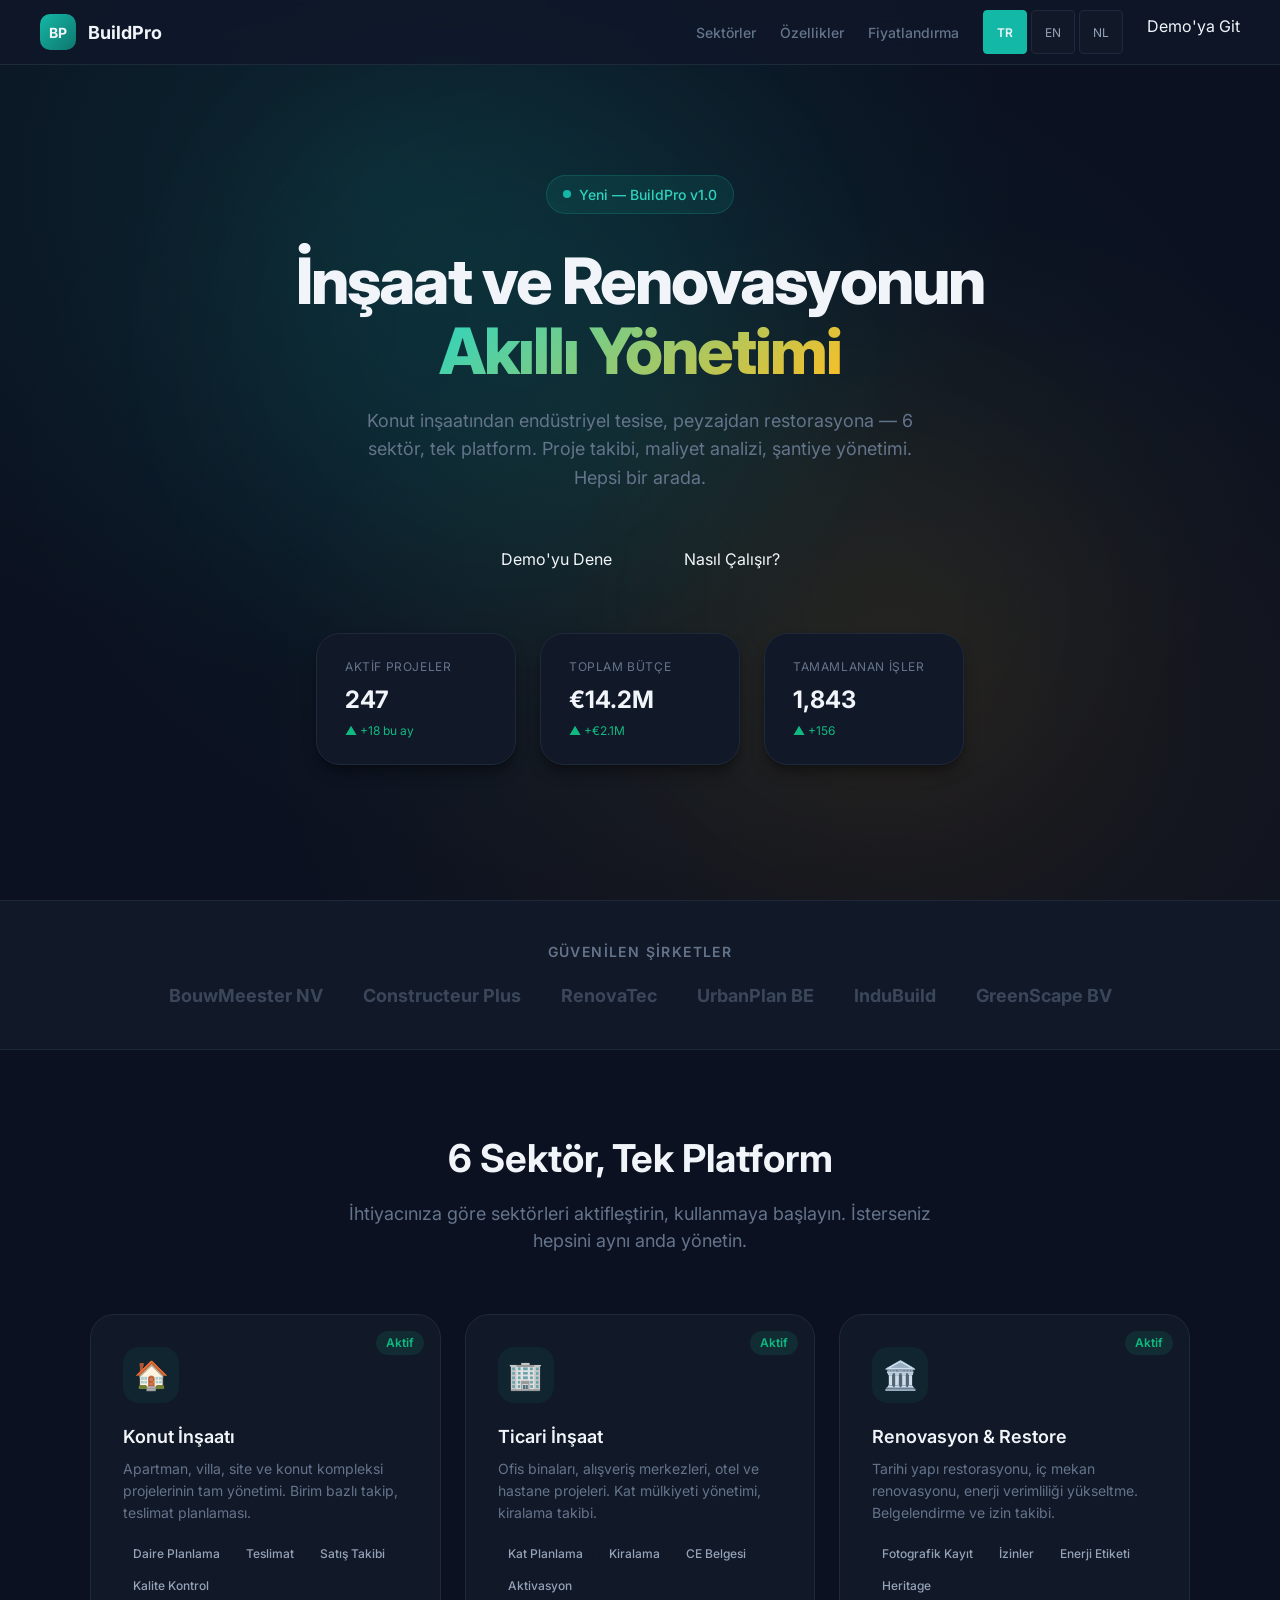
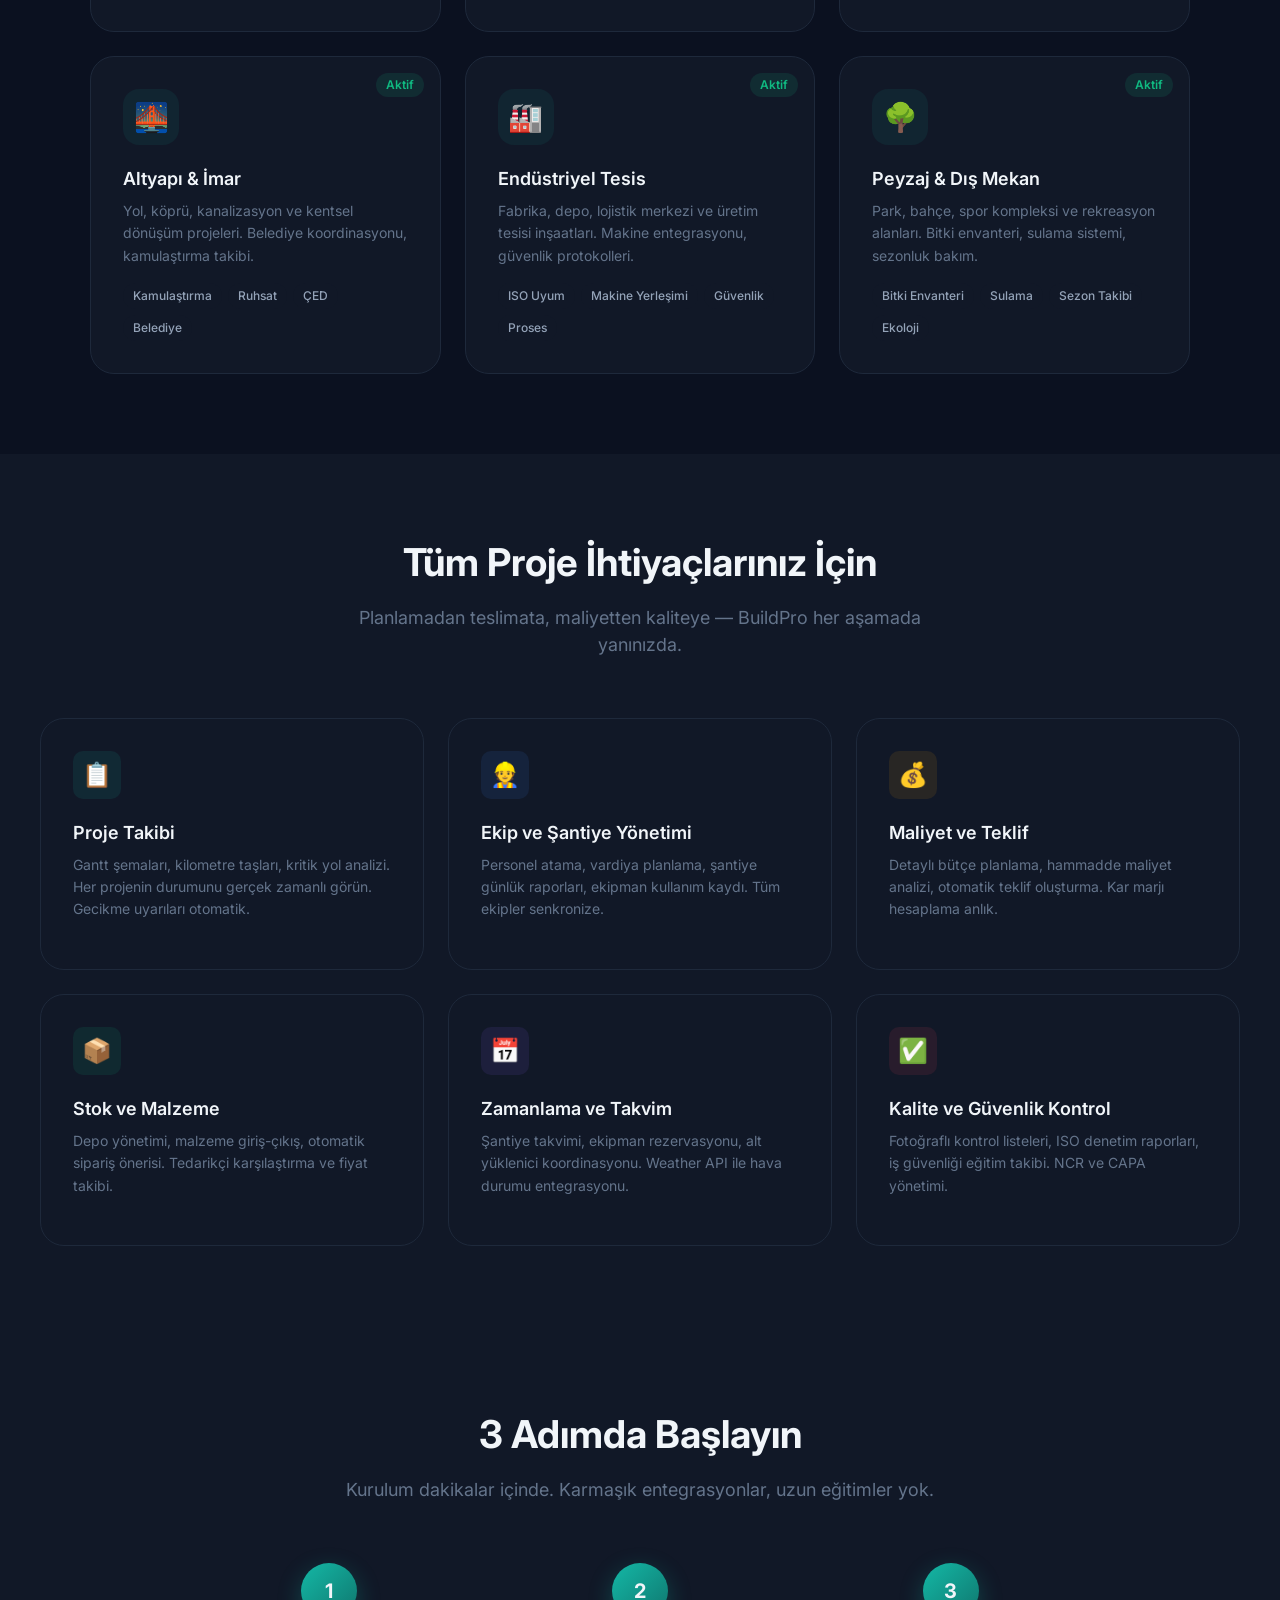
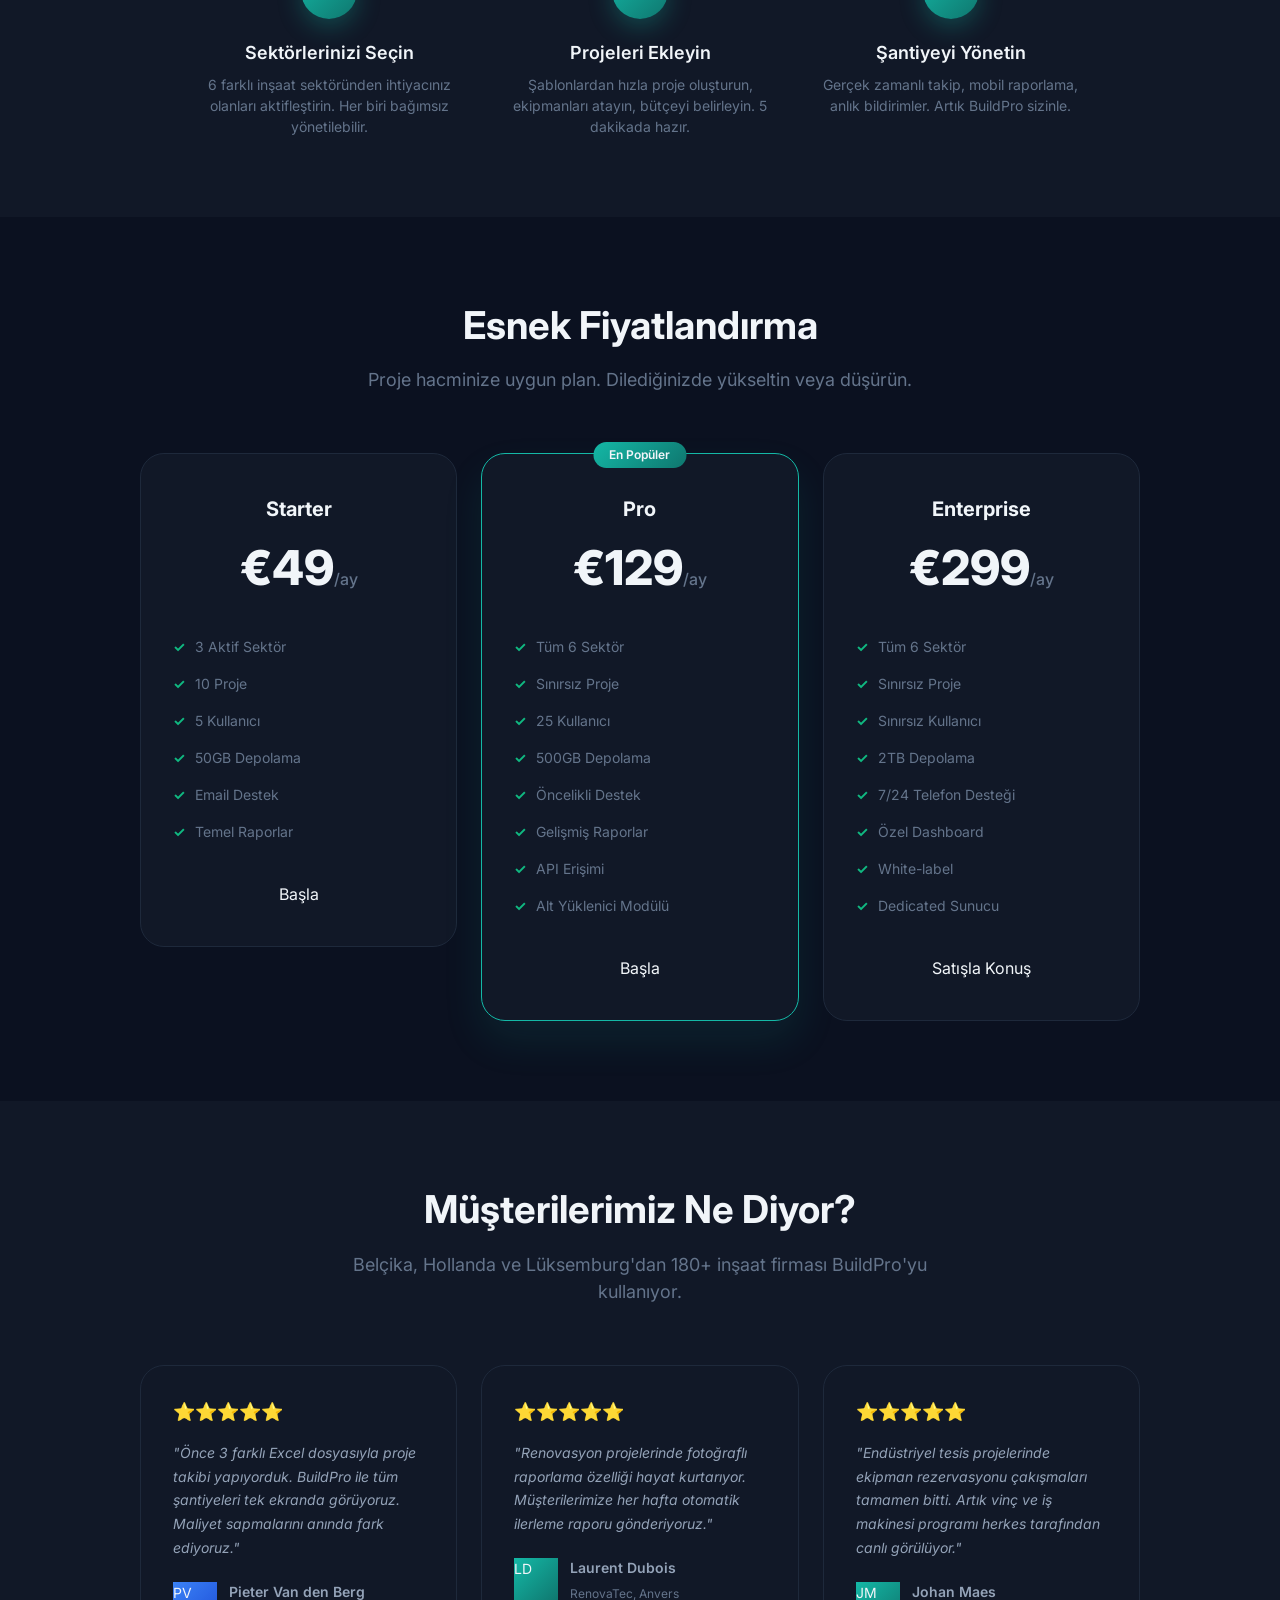
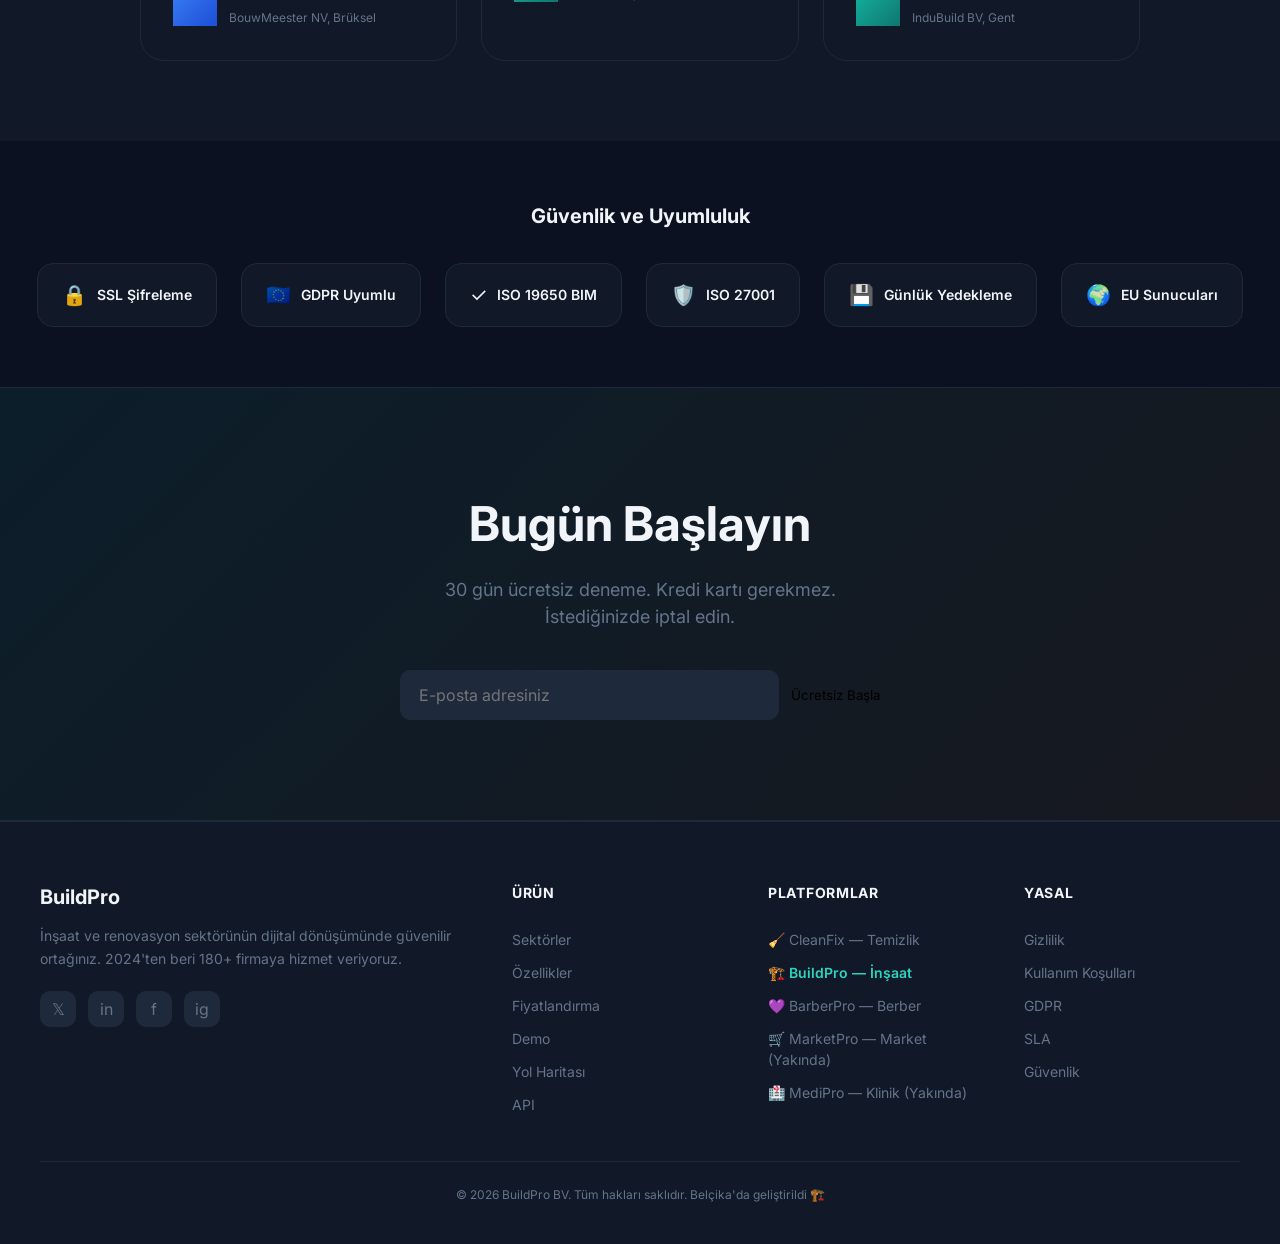
==== commit 9e677ae8: "Modular widget overhaul: Calendar + Schedule + Chart toggle - Calendar: dynamic JS rendering, month " ====
--- a/index.html
+++ b/index.html
@@ -138,7 +138,7 @@
 .step { flex:1; text-align:center; }
 .step-num {
   width:56px; height:56px; border-radius:50%; background:linear-gradient(135deg,var(--teal-500),var(--teal-700));
-  display:flex; align-items:center; justify-content:center; color:white; font-size:var(--text-xl); font-weight:700;
+  display:flex; align-items:center; justify-content:center; color:var(--text-primary); font-size:var(--text-xl); font-weight:700;
   margin:0 auto 20px; box-shadow:0 8px 24px rgba(20,184,166,0.3);
 }
 .step h3 { font-size:var(--text-lg); font-weight:600; margin-bottom:8px; }
@@ -154,7 +154,7 @@
 .pricing-card.featured { border-color:var(--teal-500); box-shadow:0 20px 40px rgba(20,184,166,0.1); position:relative; }
 .pricing-card.featured::before {
   content:'En Popüler'; position:absolute; top:-12px; left:50%; transform:translateX(-50%);
-  background:linear-gradient(135deg,var(--teal-500),var(--teal-700)); color:white;
+  background:linear-gradient(135deg,var(--teal-500),var(--teal-700)); color:var(--text-primary);
   font-size:var(--text-xs); font-weight:600; padding:4px 16px; border-radius:9999px;
 }
 .pricing-card h3 { font-size:var(--text-xl); font-weight:700; margin-bottom:8px; }
@@ -201,7 +201,7 @@
   display:flex; align-items:center; justify-content:center; color:var(--text-muted);
   transition:all var(--duration-fast); text-decoration:none;
 }
-.footer-social a:hover { background:var(--teal-500); color:white; }
+.footer-social a:hover { background:var(--teal-500); color:var(--text-primary); }
 .footer-col h4 { font-size:var(--text-sm); font-weight:700; text-transform:uppercase; letter-spacing:0.05em; margin-bottom:20px; }
 .footer-col a { display:block; font-size:var(--text-sm); color:var(--text-muted); text-decoration:none; padding:6px 0; transition:color var(--duration-fast); }
 .footer-col a:hover { color:var(--teal-500); }
@@ -237,7 +237,7 @@
 <nav style="position:fixed;top:0;left:0;right:0;z-index:100;background:rgba(15,23,42,0.8);backdrop-filter:blur(12px);border-bottom:1px solid var(--border-color);padding:0 24px;">
 <div style="max-width:1200px;margin:0 auto;display:flex;align-items:center;justify-content:space-between;height:64px;">
 <div style="display:flex;align-items:center;gap:12px;">
-<div data-i18n="bp" style="width:36px;height:36px;background:linear-gradient(135deg,var(--teal-500),var(--teal-700));border-radius:10px;display:flex;align-items:center;justify-content:center;font-weight:700;color:white;font-size:14px;">BP</div>
+<div data-i18n="bp" style="width:36px;height:36px;background:linear-gradient(135deg,var(--teal-500),var(--teal-700));border-radius:10px;display:flex;align-items:center;justify-content:center;font-weight:700;color:var(--text-primary);font-size:14px;">BP</div>
 <span data-i18n="buildpro" style="font-weight:700;font-size:var(--text-lg);">BuildPro</span>
 </div>
 <div style="display:flex;gap:24px;align-items:center;">
@@ -249,7 +249,7 @@
 <button class="lang-btn" data-lang="en" onclick="switchLang('en')" style="padding:4px 8px;font-size:12px;border-radius:4px;border:1px solid var(--border-color);background:var(--bg-secondary);color:var(--text-secondary);cursor:pointer;transition:all 0.2s;">EN</button>
 <button class="lang-btn" data-lang="nl" onclick="switchLang('nl')" style="padding:4px 8px;font-size:12px;border-radius:4px;border:1px solid var(--border-color);background:var(--bg-secondary);color:var(--text-secondary);cursor:pointer;transition:all 0.2s;">NL</button>
 </div>
-<style>.lang-btn.active{background:var(--teal-500)!important;color:white!important;border-color:var(--teal-500)!important;font-weight:600;}</style>
+<style>.lang-btn.active{background:var(--teal-500)!important;color:var(--text-primary)!important;border-color:var(--teal-500)!important;font-weight:600;}</style>
 <a class="btn btn-primary btn-sm" data-i18n="demoya_git" href="dashboard.html">Demo'ya Git</a>
 </div>
 </div>
@@ -1201,5 +1201,15 @@
   applyLang();
   document.querySelectorAll('.lang-btn').forEach(b => b.classList.toggle('active', b.dataset.lang === currentLang));
 });
-</script></body>
+</script>
+<script>
+window.onerror = function(msg, url, line) {
+  console.error('BuildPro Error:', msg, 'at', url, ': ', line);
+  return false;
+};
+window.addEventListener('unhandledrejection', function(e) {
+  console.error('Unhandled Promise:', e.reason);
+});
+</script>
+</body>
 </html>
--- a/css/main.css
+++ b/css/main.css
@@ -426,6 +426,118 @@
   html { scroll-behavior:auto; }
 }
 
+/* ── Touch-friendly buttons ── */
+.btn, .action-btn, .header-btn, .menu-btn, .cal-nav-btn, .page-btn, .modal-close, .lang-btn {
+  min-height: 44px; min-width: 44px;
+}
+.btn-sm, .btn-icon-sm { min-height: 36px; min-width: 36px; }
+
+/* ── Mobile font-size guard ── */
+@media (max-width:768px){
+  body, .form-input, .form-select, .form-textarea, .table td, .table th,
+  .nav-item, .sidebar-link, .activity-text, .schedule-info,
+  .card-title, .page-title, .section-title {
+    font-size: max(var(--text-sm), 14px) !important;
+  }
+  .text-xs, .cal-event, .cert-tag, .schedule-time, .kpi-label,
+  .notif-content span, .legend-item, .cal-day-num {
+    font-size: max(var(--text-xs), 12px) !important;
+  }
+}
+@media (max-width:375px){
+  body, .form-input, .form-select, .form-textarea, .table td, .table th,
+  .nav-item, .sidebar-link, .activity-text, .schedule-info,
+  .card-title, .page-title, .section-title {
+    font-size: max(var(--text-sm), 14px) !important;
+  }
+}
+
+/* ── Comprehensive Mobile Breakpoints ── */
+@media (max-width:1024px){
+  .sidebar { transform:translateX(-100%); }
+  .sidebar.mobile-open { transform:translateX(0); }
+  .sidebar-collapsed.sidebar { transform:translateX(-100%); }
+  .main { margin-left:0; }
+  .main-expanded { margin-left:0; }
+  .hamburger { display:flex !important; }
+  .header-search { display:none; }
+  .widget-grid-4 { grid-template-columns:repeat(2,1fr); }
+  .widget-grid-3 { grid-template-columns:repeat(2,1fr); }
+  .kpi-row { grid-template-columns:repeat(2,1fr); }
+  .dash-grid { grid-template-columns:1fr; }
+  .dash-grid .card.span-2, .dash-grid .card.span-3 { grid-column:span 1; }
+  .sector-toggle-grid { grid-template-columns:repeat(2,1fr); }
+  .cost-summary { grid-template-columns:repeat(2,1fr); }
+  .summary-cards { grid-template-columns:repeat(2,1fr); }
+  .table-wrap { overflow-x:auto; -webkit-overflow-scrolling:touch; }
+  .table { min-width:640px; }
+}
+@media (max-width:768px){
+  .page { padding:var(--space-4); }
+  .page-header { flex-direction:column; }
+  .page-actions { width:100%; }
+  .page-actions .btn { flex:1; }
+  .header { padding:0 var(--space-4); }
+  .header-title { font-size:var(--text-base); }
+  .widget-grid-4, .widget-grid-3, .widget-grid-2 { grid-template-columns:1fr; }
+  .kpi-row { grid-template-columns:1fr; }
+  .sector-toggle-grid { grid-template-columns:1fr; }
+  .cost-summary { grid-template-columns:1fr; }
+  .summary-cards { grid-template-columns:1fr; }
+  .modal, .modal-lg, .modal-xl { max-width:calc(100% - var(--space-6)); margin:0 var(--space-3); }
+  .chart-container, .chart-container-sm { height:200px; }
+  .notifications-panel { width:100%; }
+  .notif-dropdown { width:calc(100vw - var(--space-8)); right:0; }
+  .lang-switcher { display:none !important; }
+}
+@media (max-width:480px){
+  .header-right .header-btn:not(.mobile-visible) { display:none; }
+  .widget-grid { grid-template-columns:1fr; }
+  .card { padding:var(--space-4); }
+  .stat-card .stat-value { font-size:var(--text-2xl); }
+  .sidebar { width:260px; }
+  .hero { padding:80px 16px 40px; }
+  .hero h1 { font-size:clamp(1.75rem,8vw,2.5rem); }
+  .hero p { font-size:var(--text-base); }
+  .modal-body .grid-2 { grid-template-columns:1fr; }
+  .filter-bar { flex-direction:column; }
+  .filter-bar .form-select { width:100%; }
+}
+@media (max-width:375px){
+  .sidebar { width:240px; }
+  .hero { padding:60px 12px 32px; }
+  .hero h1 { font-size:1.75rem; }
+  .kpi-card { padding:var(--space-4); }
+  .kpi-value { font-size:var(--text-xl); }
+  .content { padding:var(--space-3); }
+  .page { padding:var(--space-3); }
+  .btn { padding:8px 14px; font-size:var(--text-sm); }
+  .card { padding:var(--space-4); }
+  .table td, .table th { padding:var(--space-2) var(--space-3); }
+}
+
+/* ── Card view for tables on very small screens ── */
+@media (max-width:480px){
+  .table-mobile-cards thead { display:none; }
+  .table-mobile-cards tbody tr {
+    display:block; margin-bottom:var(--space-3);
+    background:var(--bg-card); border:1px solid var(--border-color);
+    border-radius:var(--radius-lg); padding:var(--space-4);
+  }
+  .table-mobile-cards tbody td {
+    display:flex; justify-content:space-between; align-items:center;
+    padding:var(--space-2) 0; border-bottom:1px solid var(--border-color);
+    font-size:var(--text-sm);
+  }
+  .table-mobile-cards tbody td:last-child { border-bottom:none; }
+  .table-mobile-cards tbody td::before {
+    content:attr(data-label); font-weight:600; color:var(--text-muted); font-size:var(--text-xs);
+  }
+}
+
+/* ── Ensure no horizontal scroll on body ── */
+body { overflow-x:hidden; }
+
 /* ── Print ── */
 @media print {
   .no-print { display:none!important; }
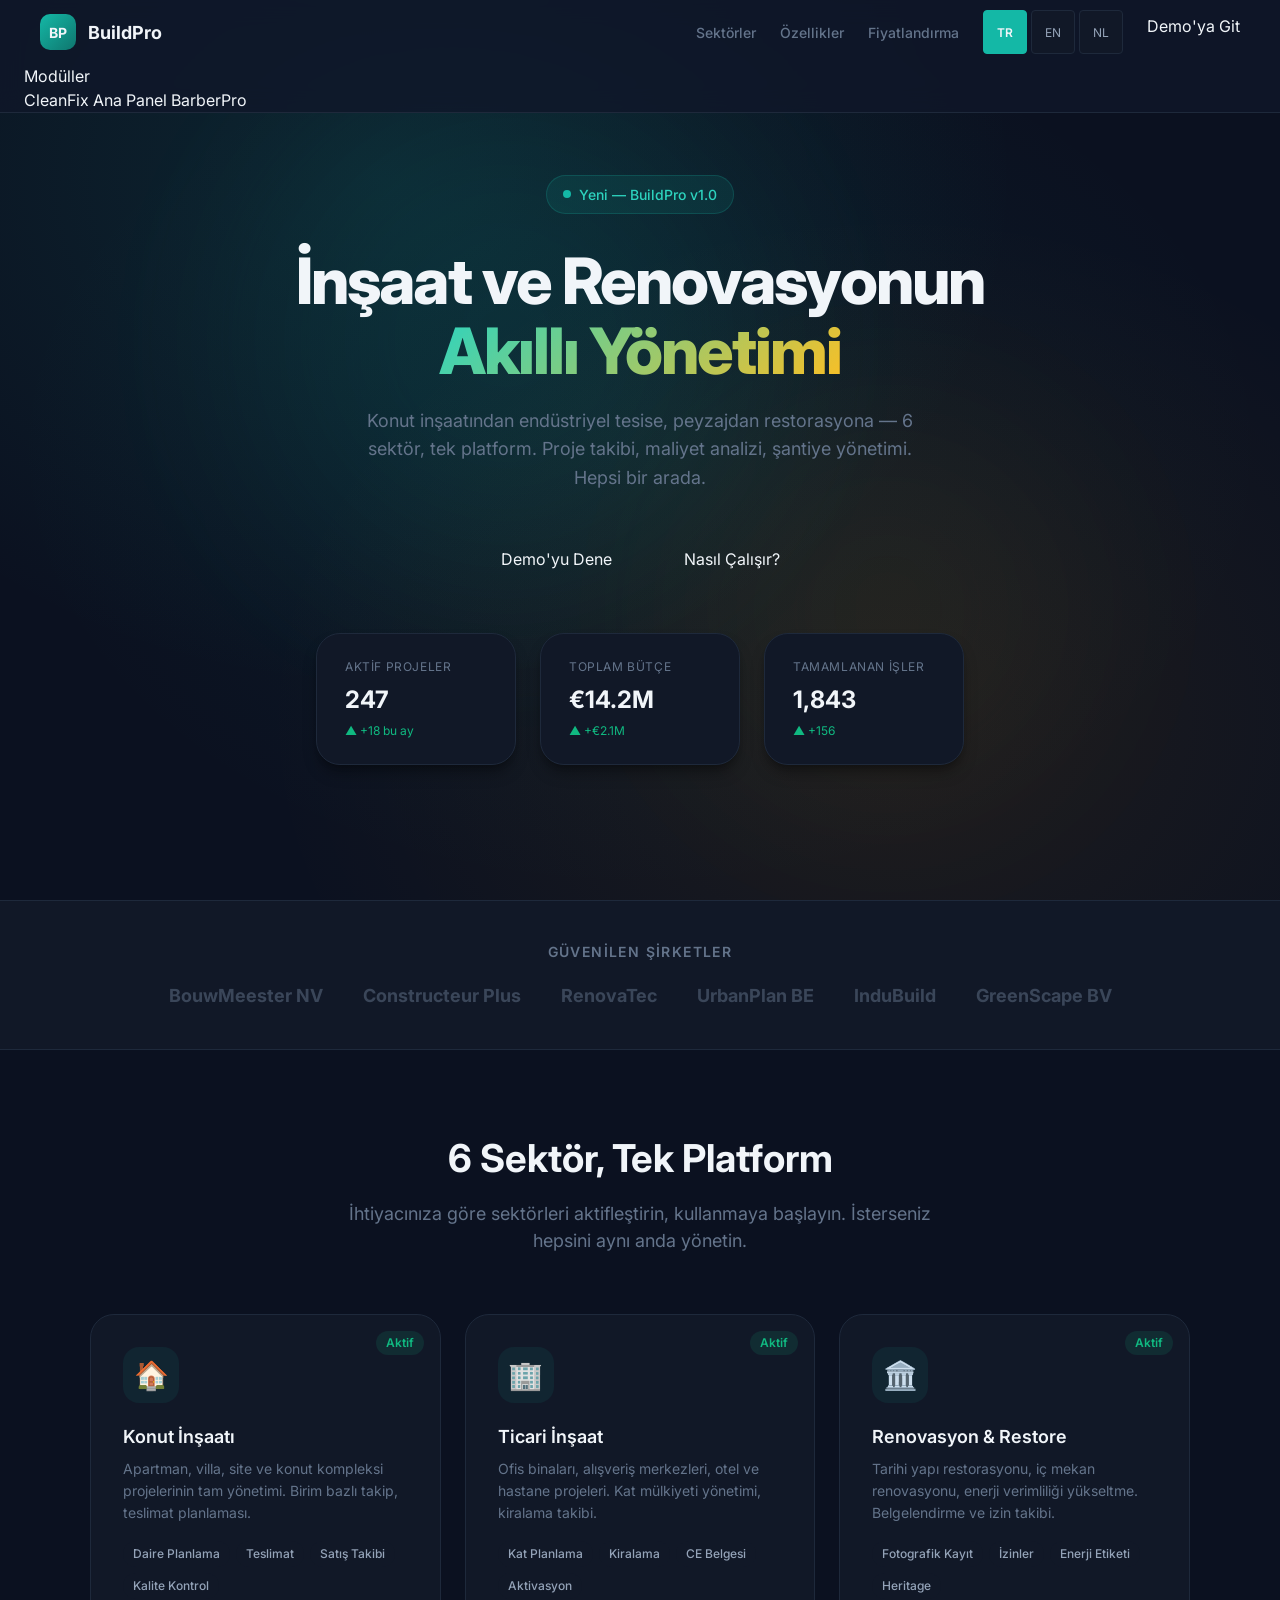
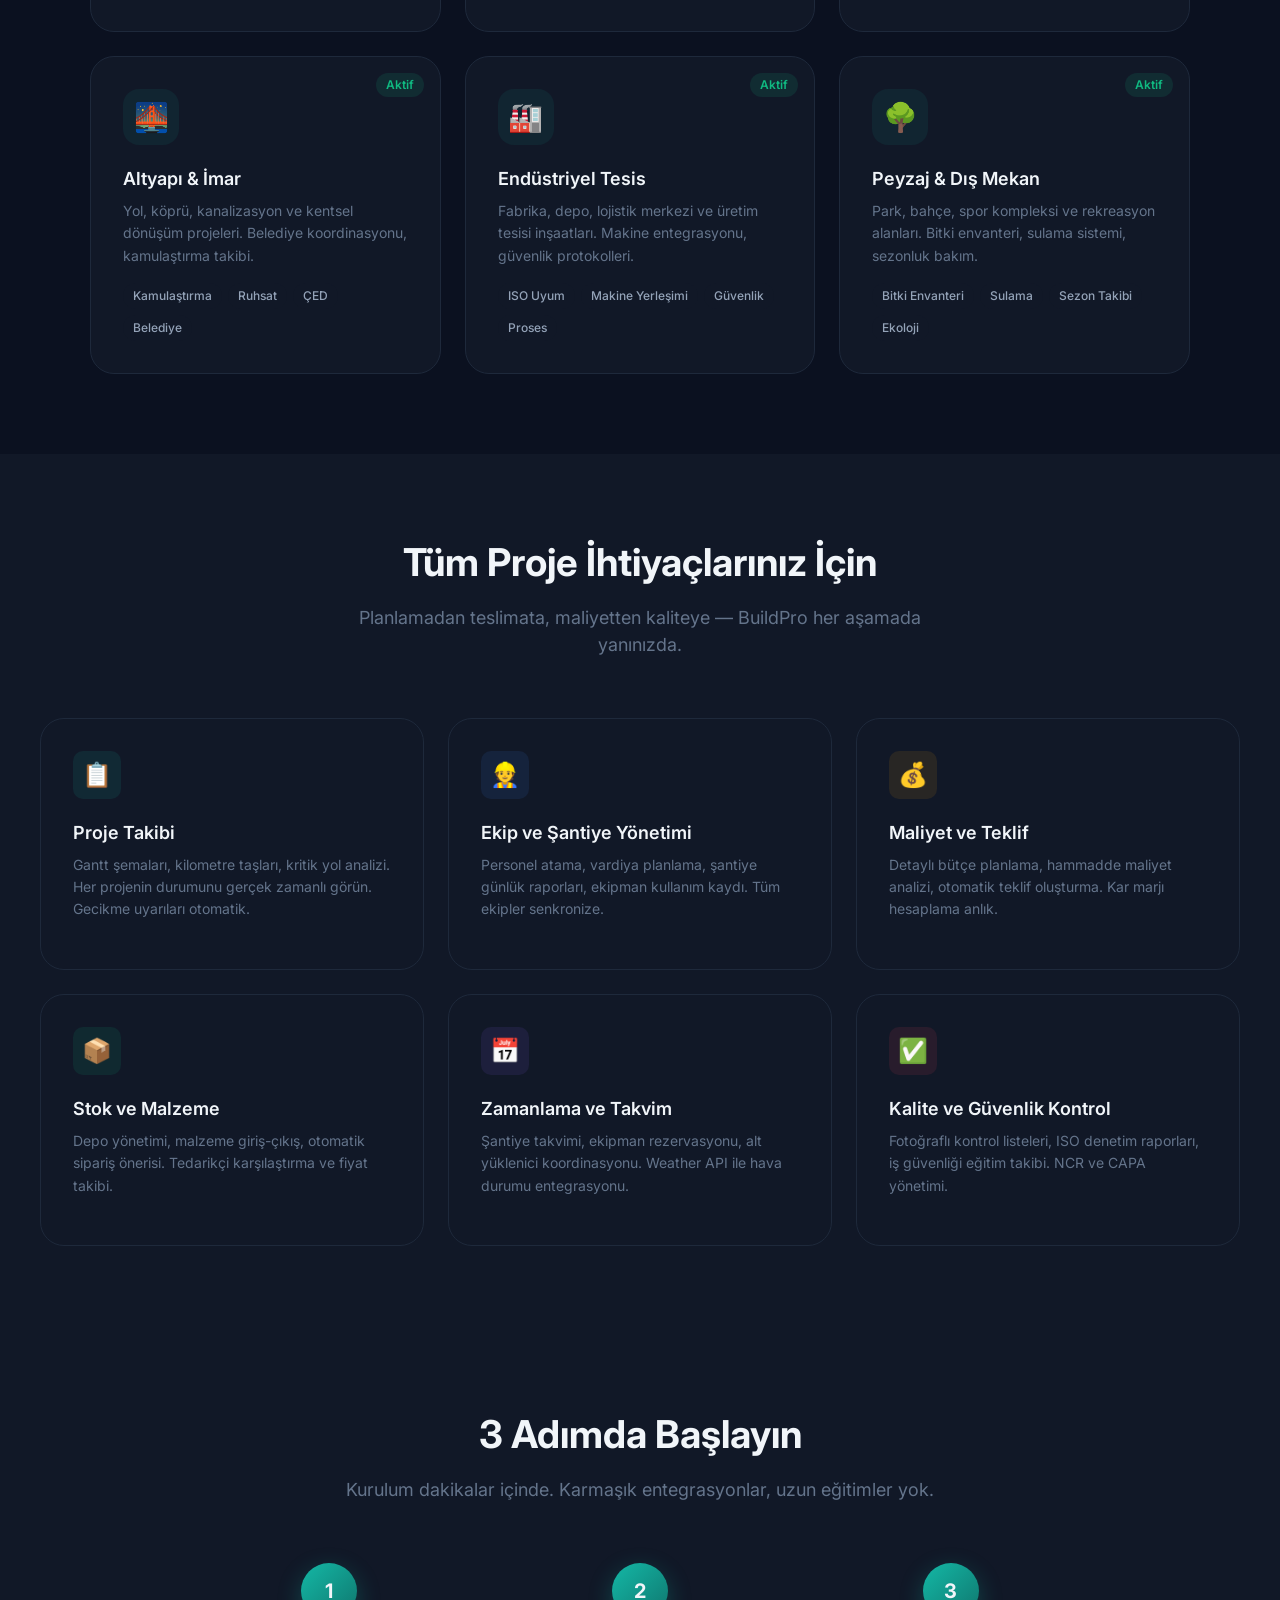
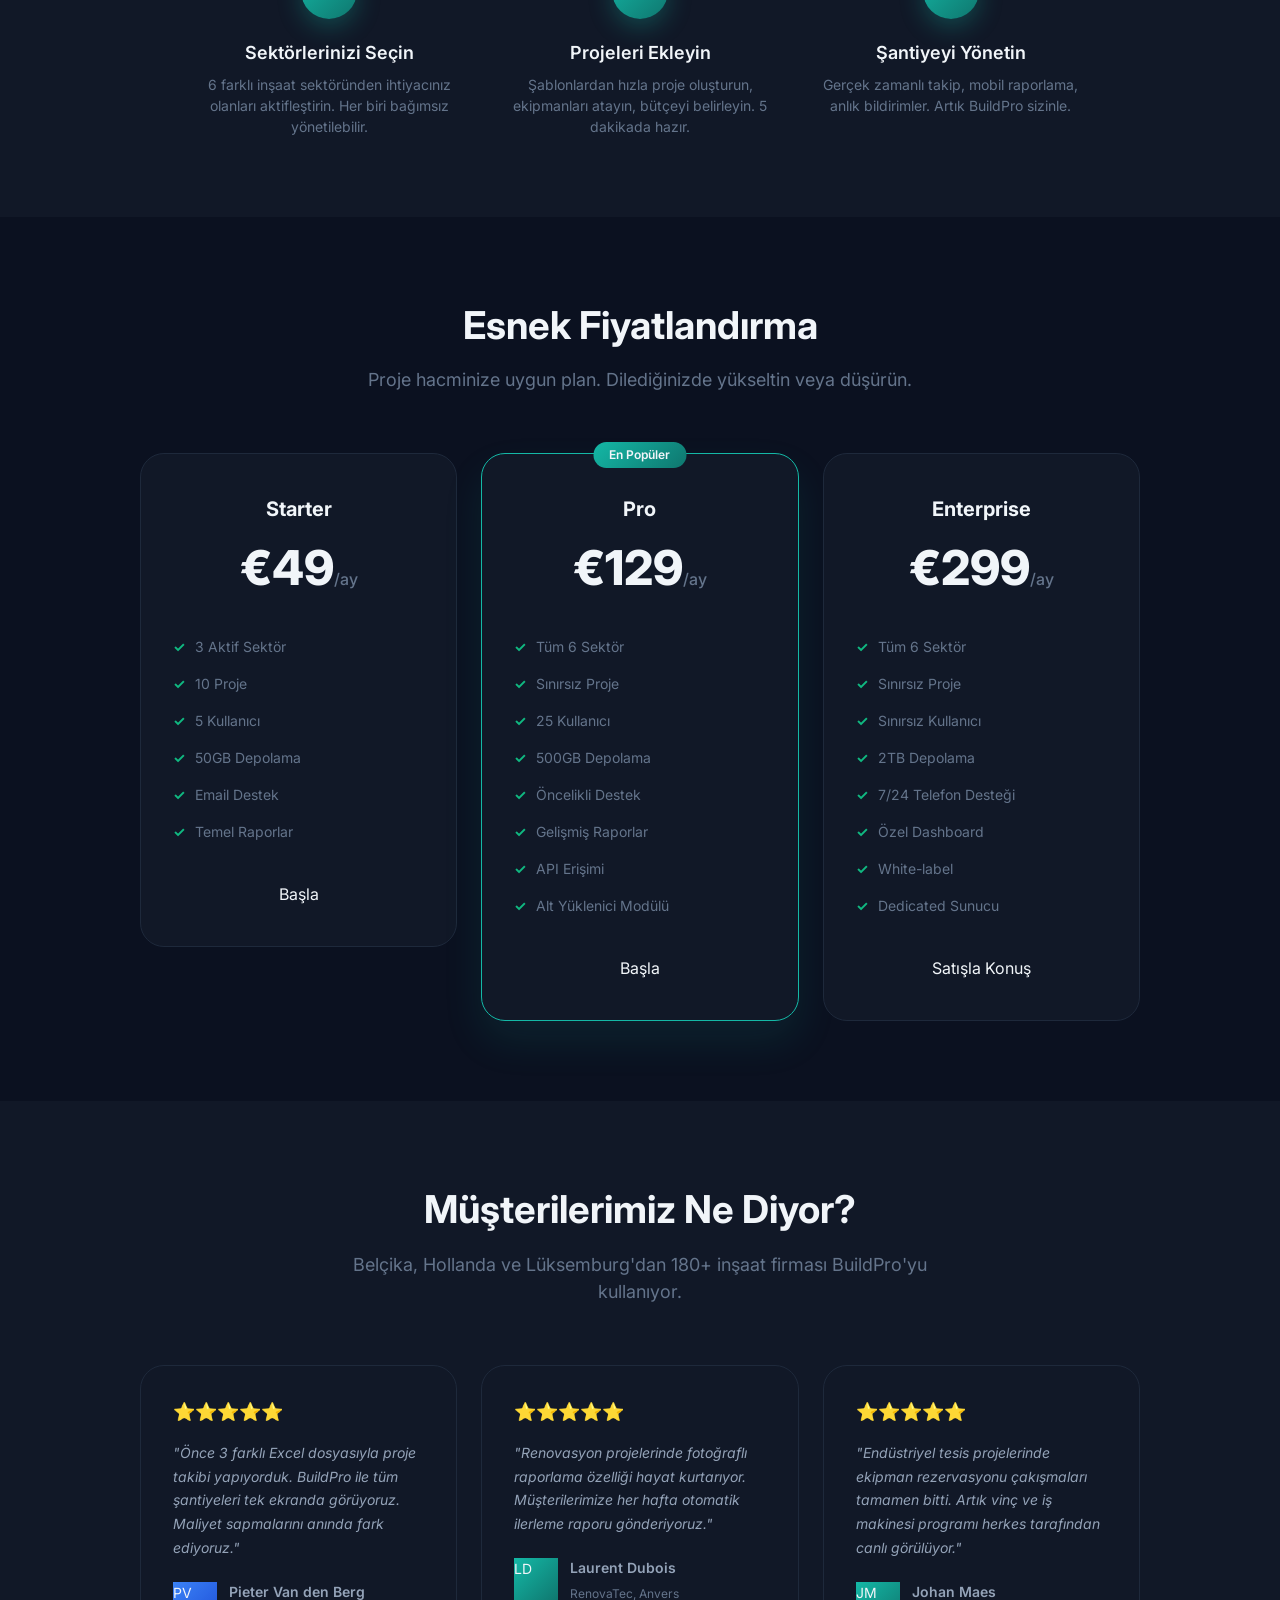
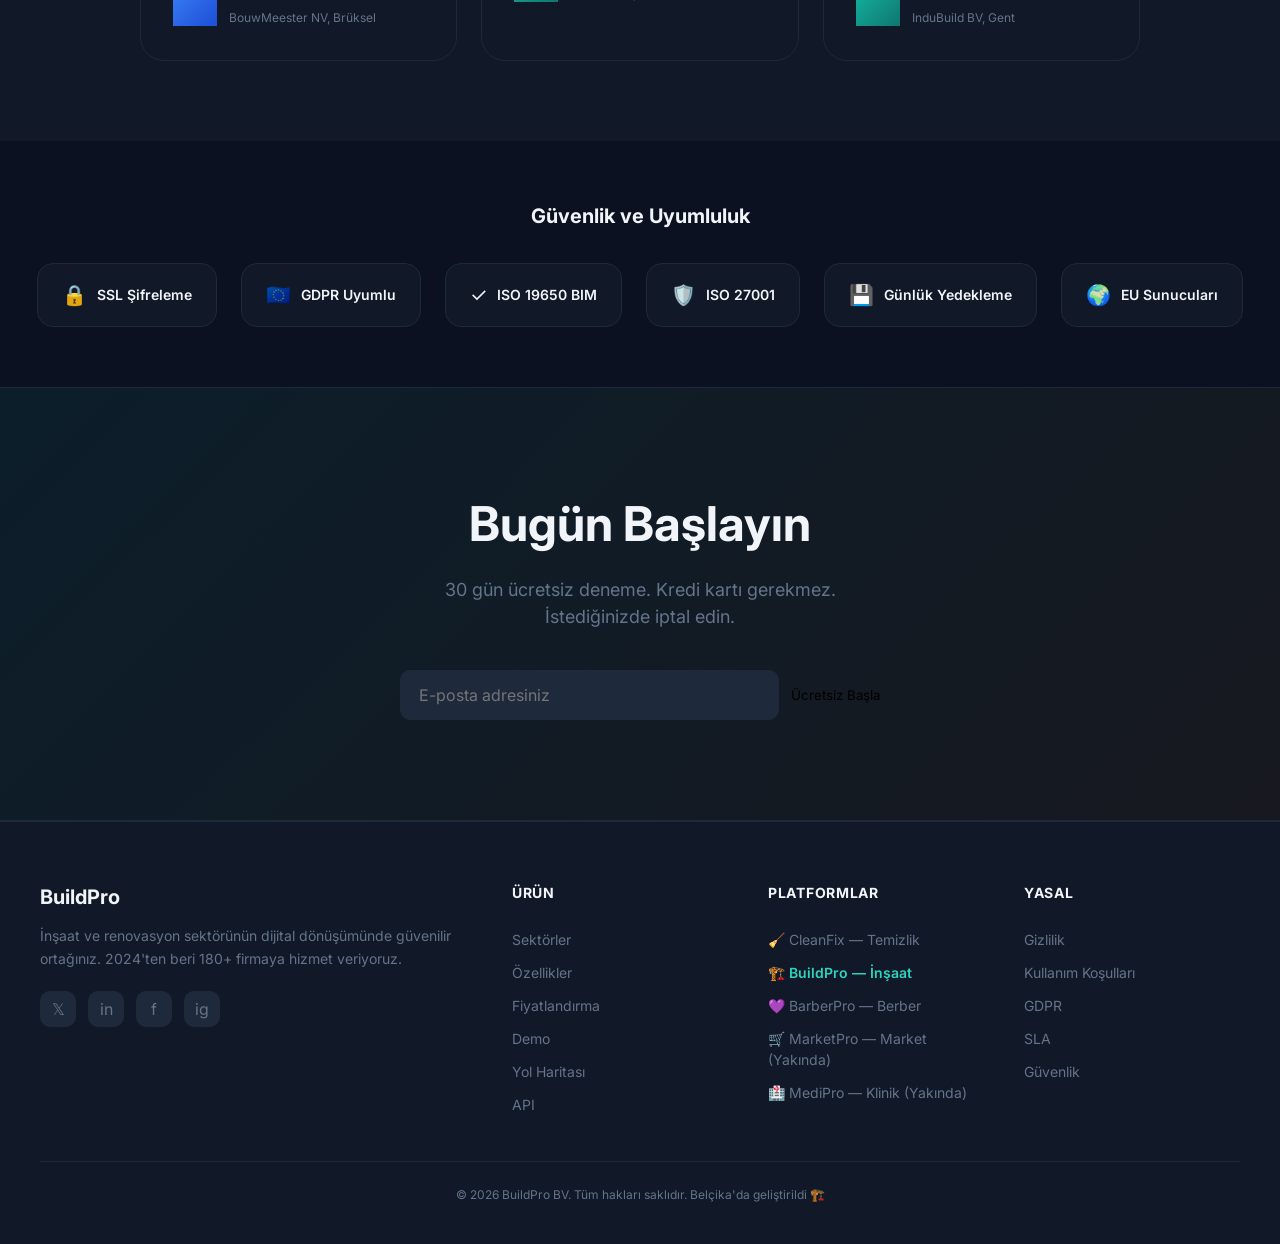
==== commit 4ed1db94: "Sidebar header redesign: 48px logo, improved typography (all pages checked)" ====
--- a/index.html
+++ b/index.html
@@ -253,6 +253,11 @@
 <a class="btn btn-primary btn-sm" data-i18n="demoya_git" href="dashboard.html">Demo'ya Git</a>
 </div>
 </div>
+  <div class="nav-group">
+    <div class="nav-label">Modüller</div>
+    <a class="nav-item" href="https://mcemkoca.github.io/cleanfix-vercel/dashboard.html">CleanFix Ana Panel</a>
+    <a class="nav-item" href="https://mcemkoca.github.io/barberpro-vercel/dashboard.html">BarberPro</a>
+  </div>
 </nav>
 <!-- Hero -->
 <section class="hero">
@@ -390,7 +395,7 @@
 <p data-i18n="depo_yönetimi_malzeme_giriş-çıkış_otomatik_sipariş_önerisi_t">Depo yönetimi, malzeme giriş-çıkış, otomatik sipariş önerisi. Tedarikçi karşılaştırma ve fiyat takibi.</p>
 </div>
 <div class="feature-card reveal">
-<div class="feature-icon" style="background:rgba(139,92,246,0.1);color:#14b8a6;">📅</div>
+<div class="feature-icon" style="background:rgba(139,92,246,0.1);color:var(--teal-500);">📅</div>
 <h3 data-i18n="zamanlama_ve_takvim">Zamanlama ve Takvim</h3>
 <p data-i18n="şantiye_takvimi_ekipman_rezervasyonu_alt_yüklenici_koordinas">Şantiye takvimi, ekipman rezervasyonu, alt yüklenici koordinasyonu. Weather API ile hava durumu entegrasyonu.</p>
 </div>
@@ -499,7 +504,7 @@
 <div class="testimonial-stars" data-i18n="text_2">⭐⭐⭐⭐⭐</div>
 <p data-i18n="renovasyon_projelerinde_fotoğraflı_raporlama_özelliği_hayat_">"Renovasyon projelerinde fotoğraflı raporlama özelliği hayat kurtarıyor. Müşterilerimize her hafta otomatik ilerleme raporu gönderiyoruz."</p>
 <div class="testimonial-author">
-<div class="avatar" style="background:linear-gradient(135deg,#14b8a6,#0f766e);">LD</div>
+<div class="avatar" style="background:linear-gradient(135deg,var(--teal-500),var(--teal-700));">LD</div>
 <div>
 <p data-i18n="laurent_dubois">Laurent Dubois</p>
 <span data-i18n="renovatec_anvers">RenovaTec, Anvers</span>
@@ -510,7 +515,7 @@
 <div class="testimonial-stars" data-i18n="text_3">⭐⭐⭐⭐⭐</div>
 <p data-i18n="endüstriyel_tesis_projelerinde_ekipman_rezervasyonu_çakışmal">"Endüstriyel tesis projelerinde ekipman rezervasyonu çakışmaları tamamen bitti. Artık vinç ve iş makinesi programı herkes tarafından canlı görülüyor."</p>
 <div class="testimonial-author">
-<div class="avatar" style="background:linear-gradient(135deg,#14b8a6,#0f766e);">JM</div>
+<div class="avatar" style="background:linear-gradient(135deg,var(--teal-500),var(--teal-700));">JM</div>
 <div>
 <p data-i18n="johan_maes">Johan Maes</p>
 <span data-i18n="indubuild_bv_gent">InduBuild BV, Gent</span>
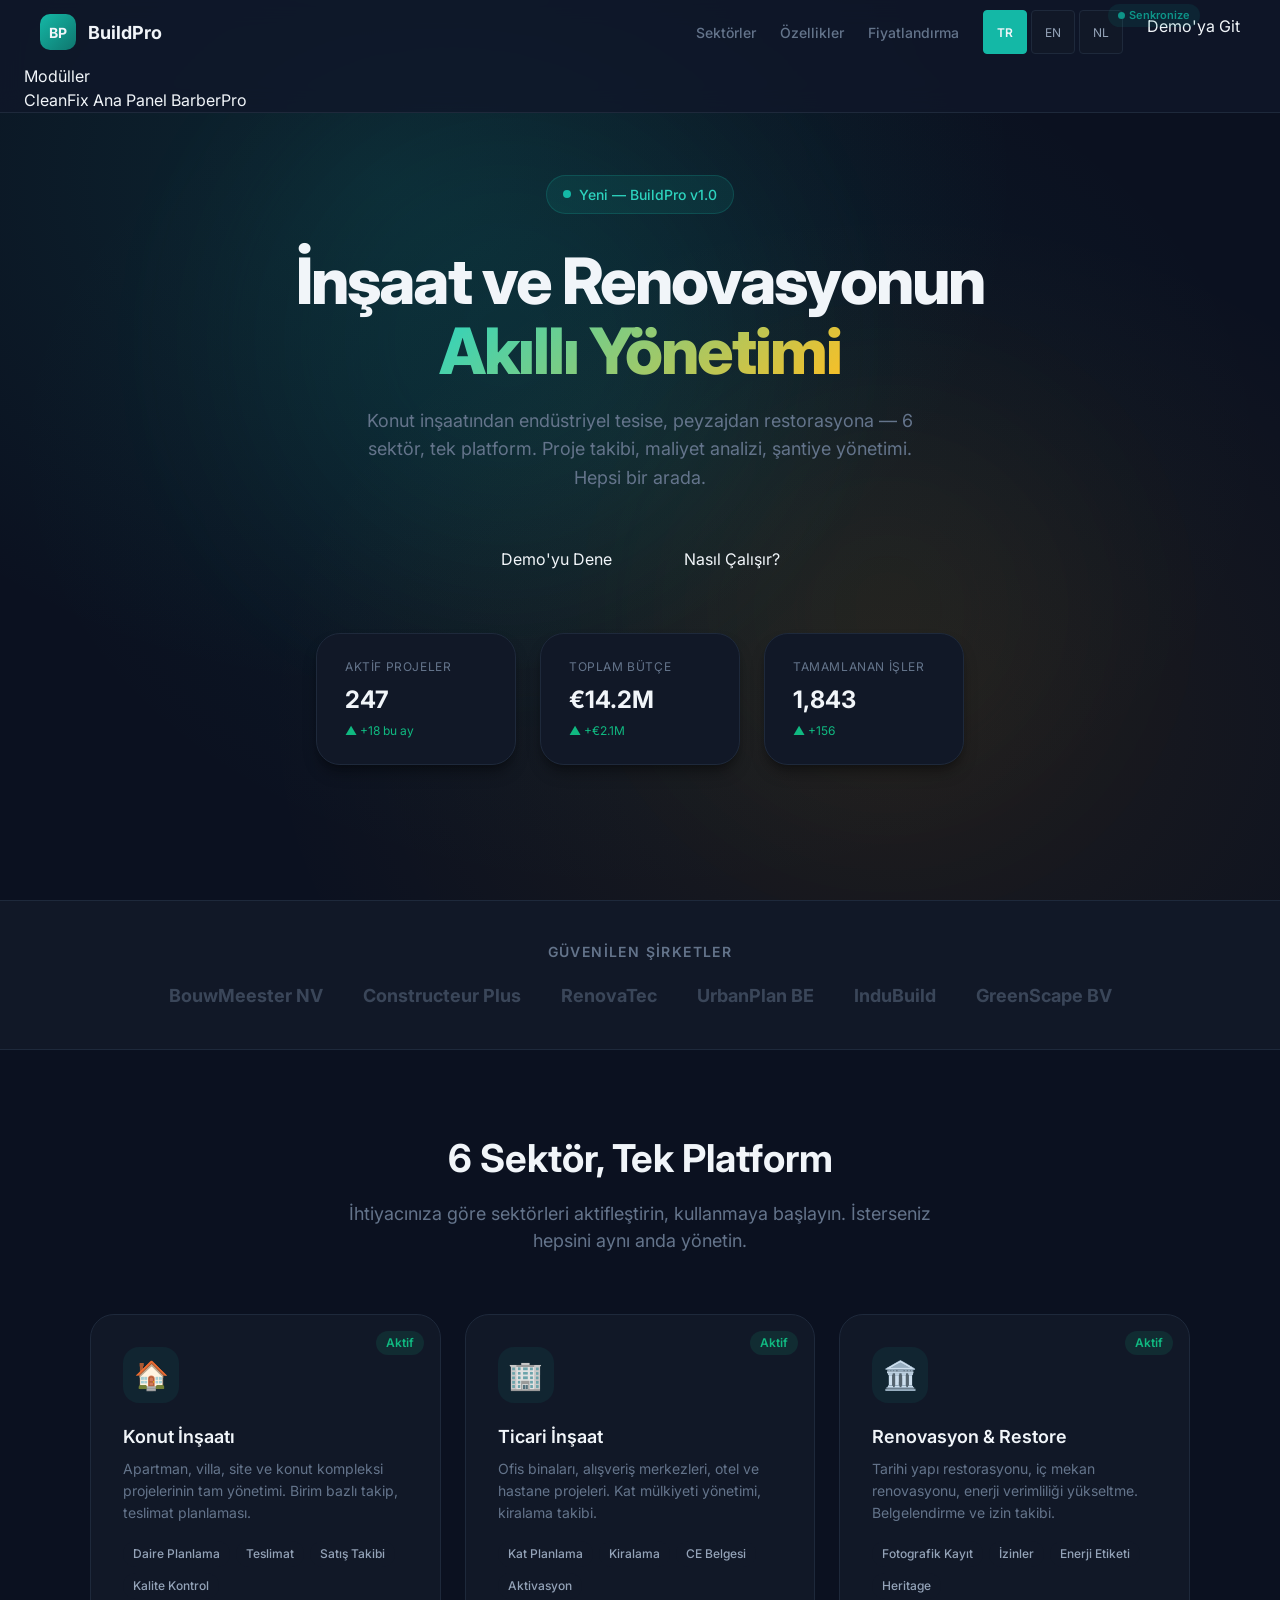
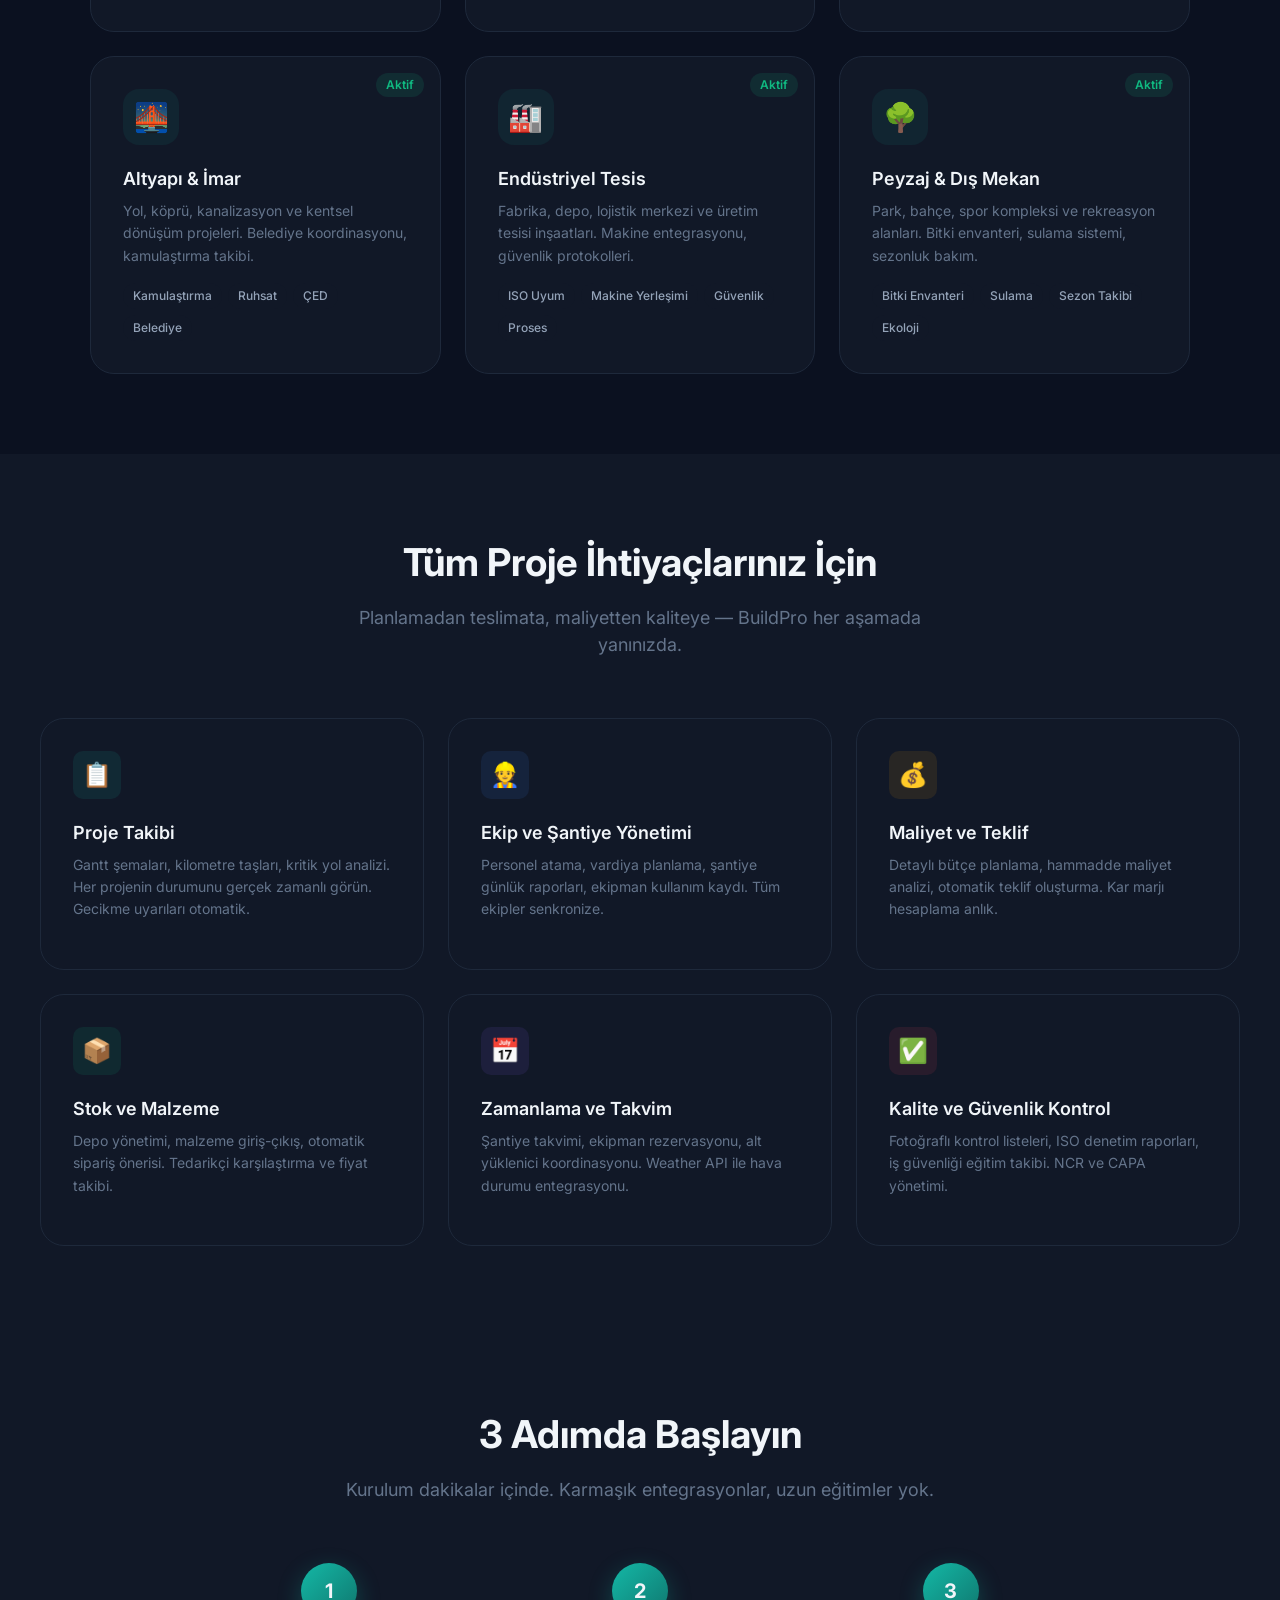
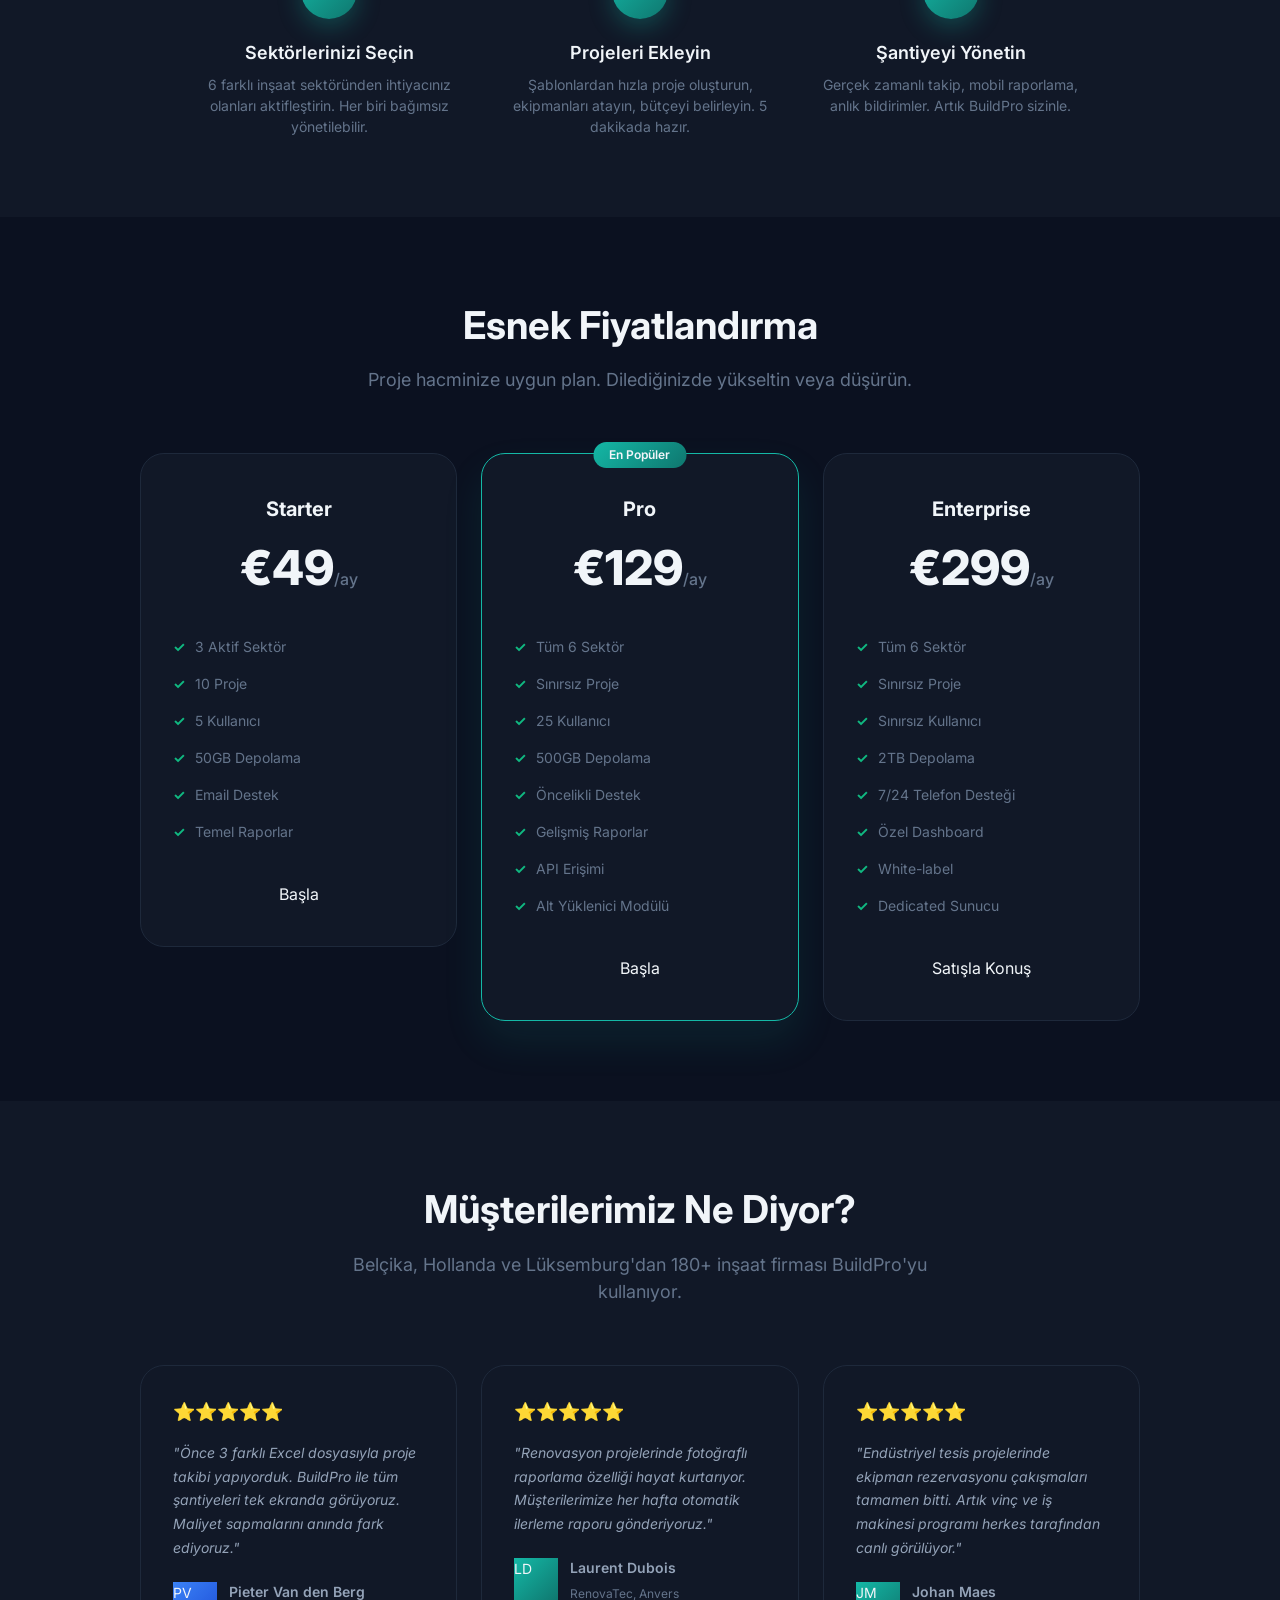
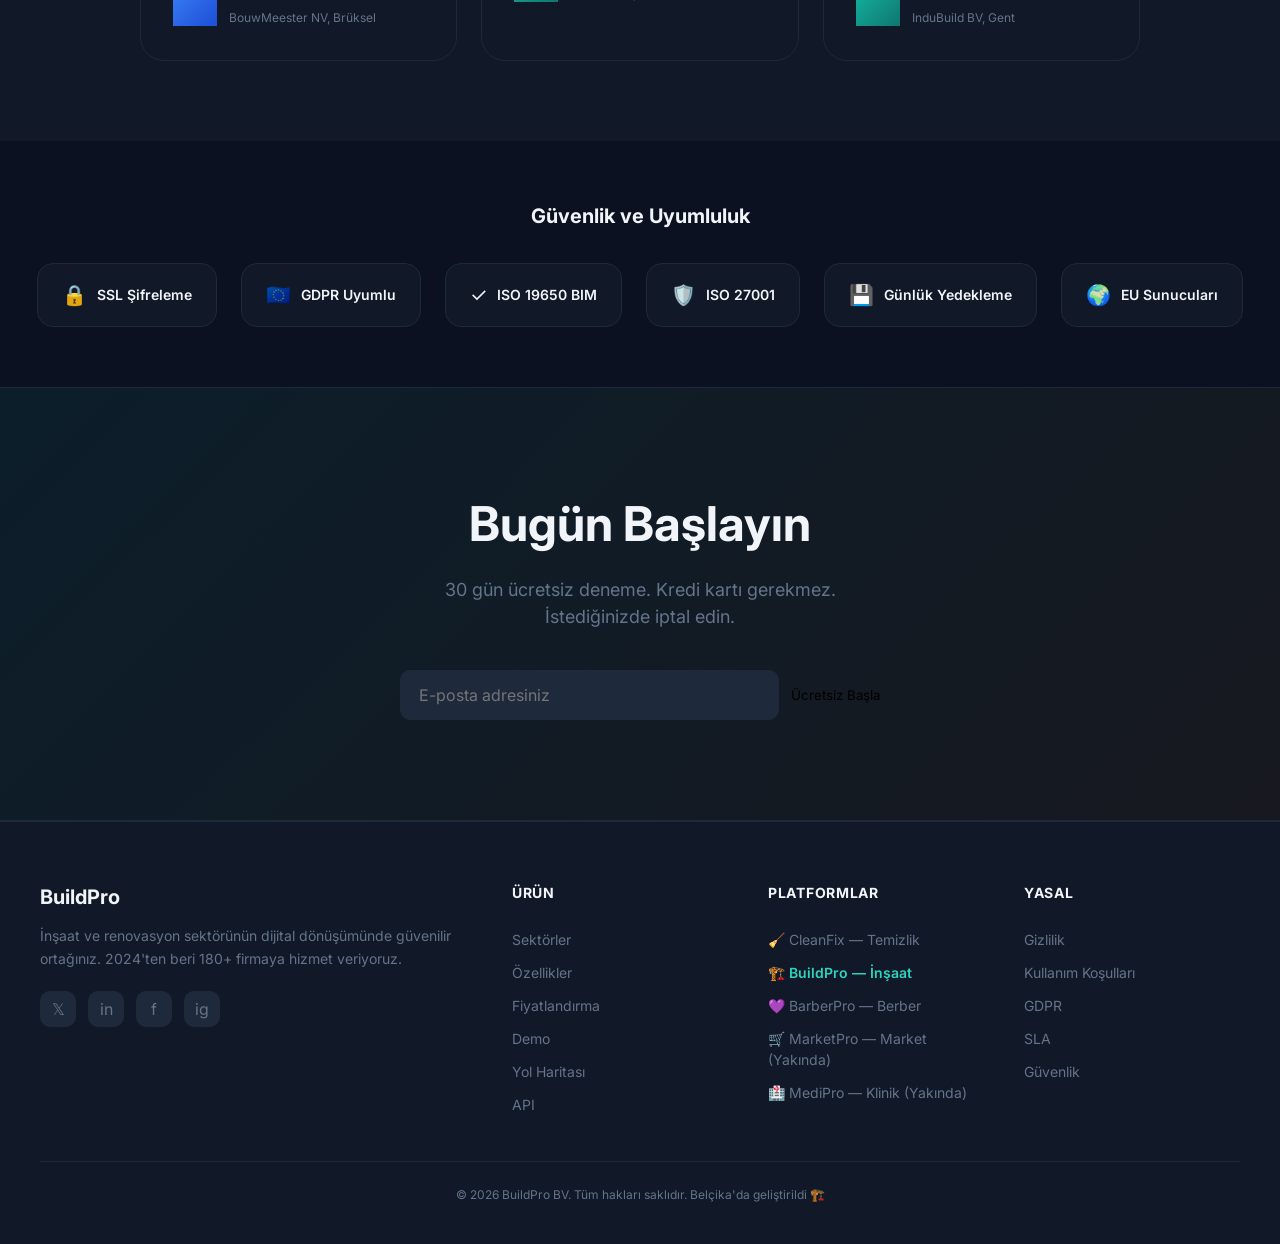
==== commit 766dcec8: "Stage 9-10: PWA manifest, service worker, export buttons, auth guards, offline badge" ====
--- a/index.html
+++ b/index.html
@@ -3,6 +3,11 @@
 <head>
 <meta charset="utf-8"/>
 <meta content="width=device-width, initial-scale=1.0" name="viewport"/>
+<link rel="manifest" href="manifest.json">
+<meta name="theme-color" content="#f59e0b">
+<meta name="apple-mobile-web-app-capable" content="yes">
+<meta name="apple-mobile-web-app-status-bar-style" content="black-translucent">
+<meta name="apple-mobile-web-app-title" content="BuildPro">
 <title data-i18n="buildpro_inşaat_ve_renovasyon_yönetimi">BuildPro — İnşaat ve Renovasyon Yönetimi</title>
 <link href="https://fonts.googleapis.com" rel="preconnect"/>
 <link href="https://fonts.googleapis.com/css2?family=Inter:wght@300;400;500;600;700;800&amp;display=swap" rel="stylesheet"/>
@@ -1216,5 +1221,6 @@
   console.error('Unhandled Promise:', e.reason);
 });
 </script>
+<script src="js/pwa.js"></script>
 </body>
 </html>
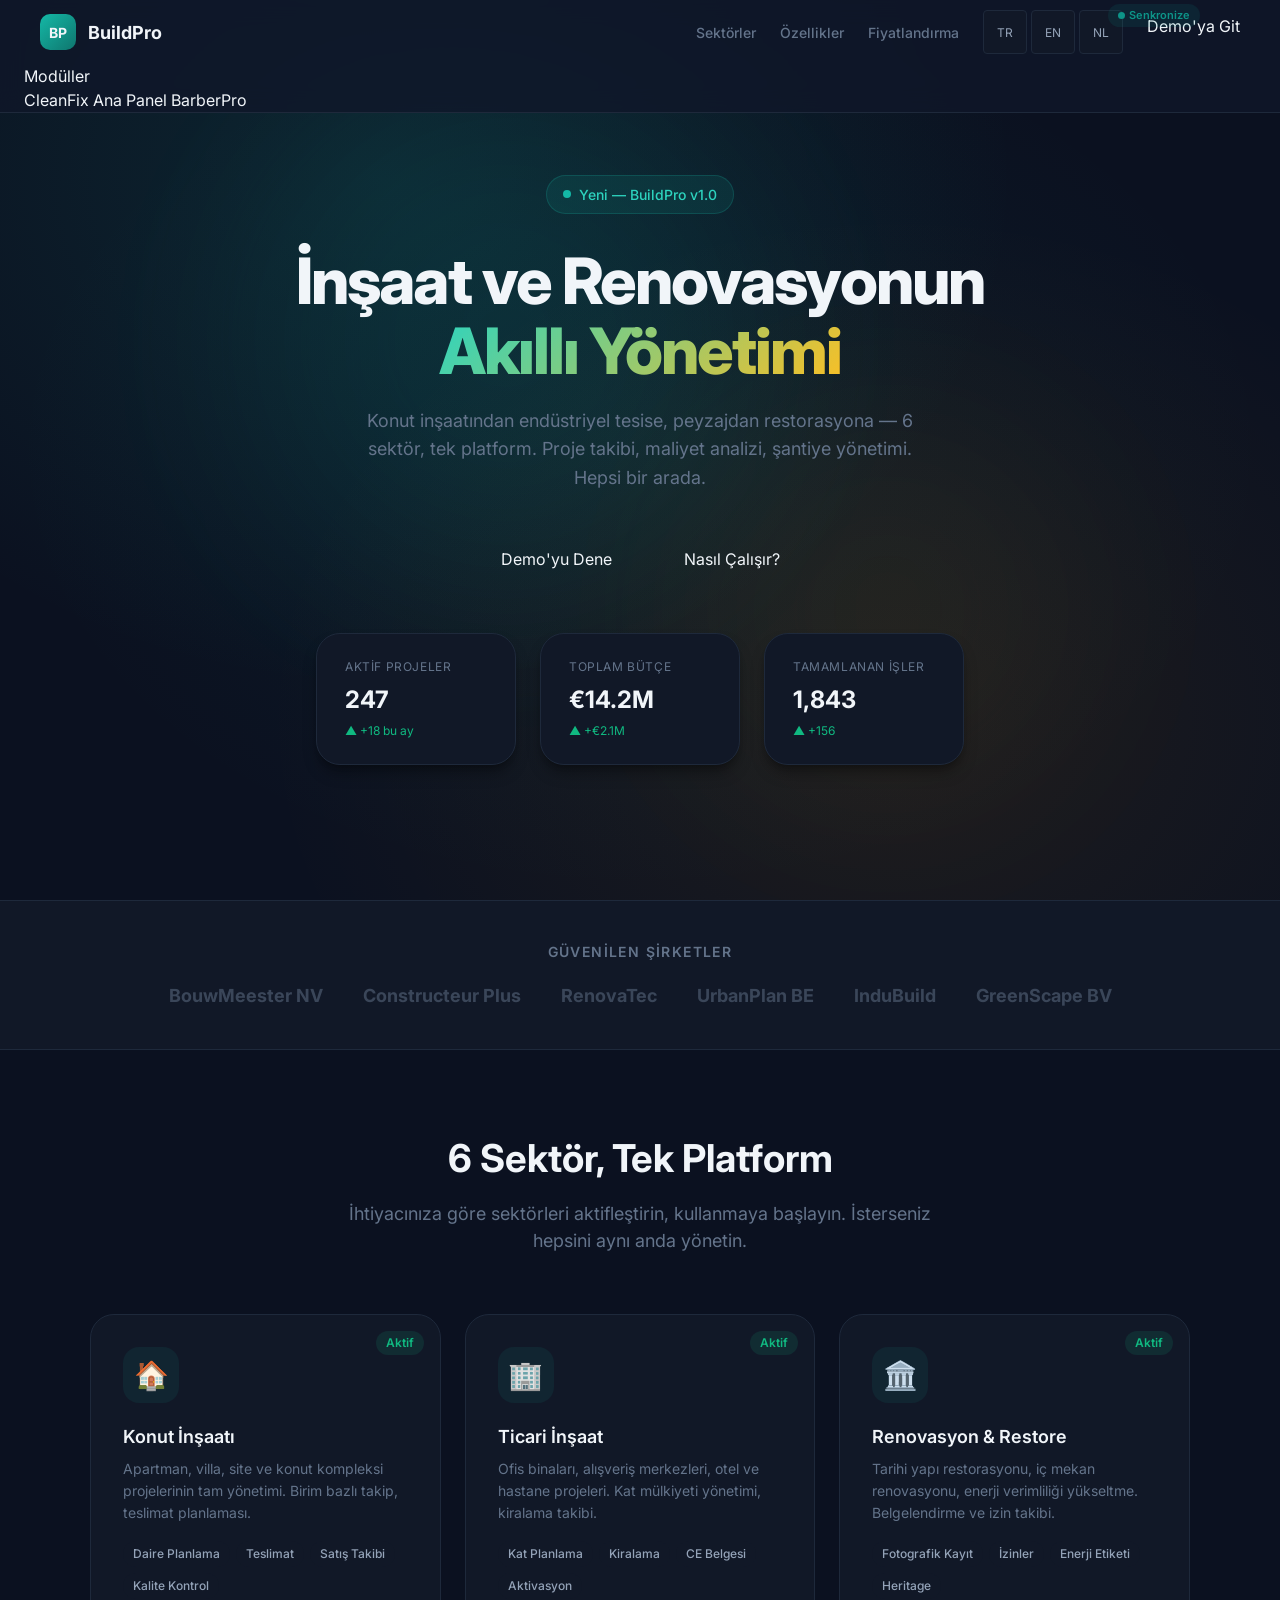
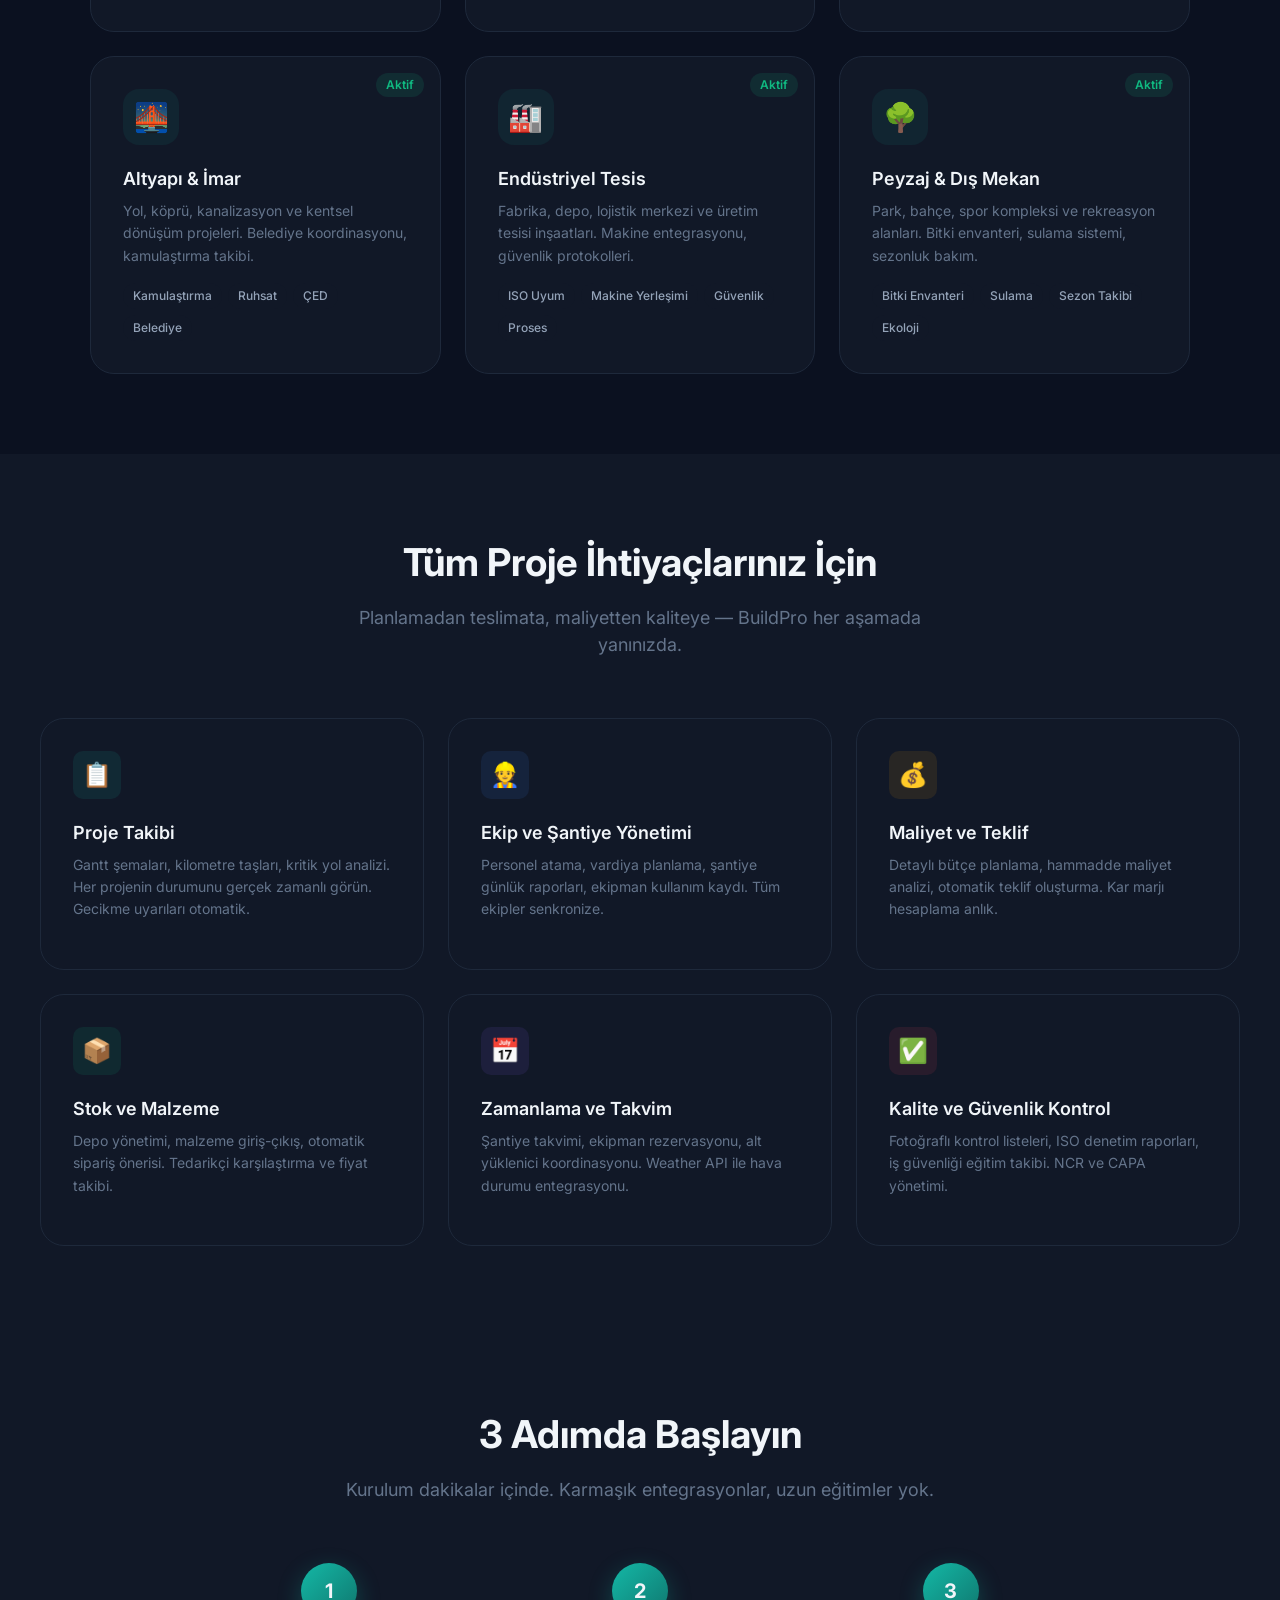
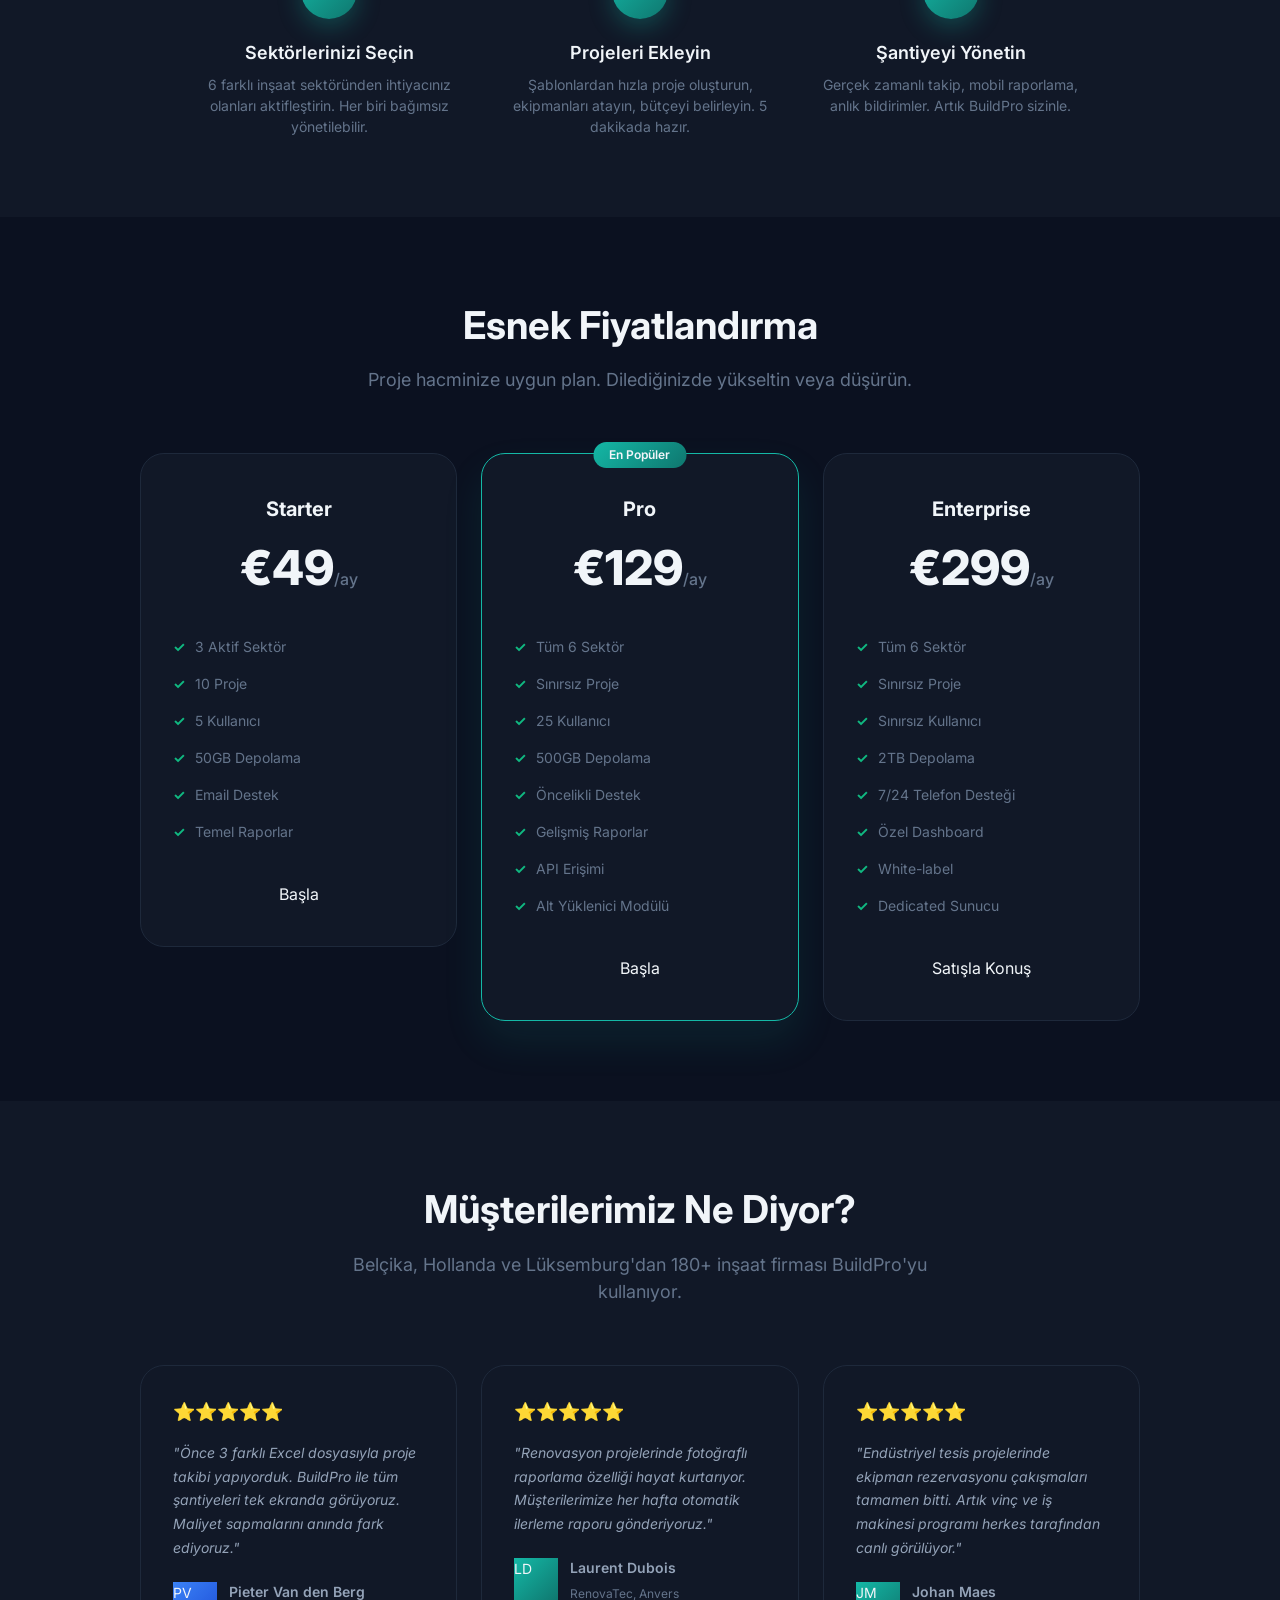
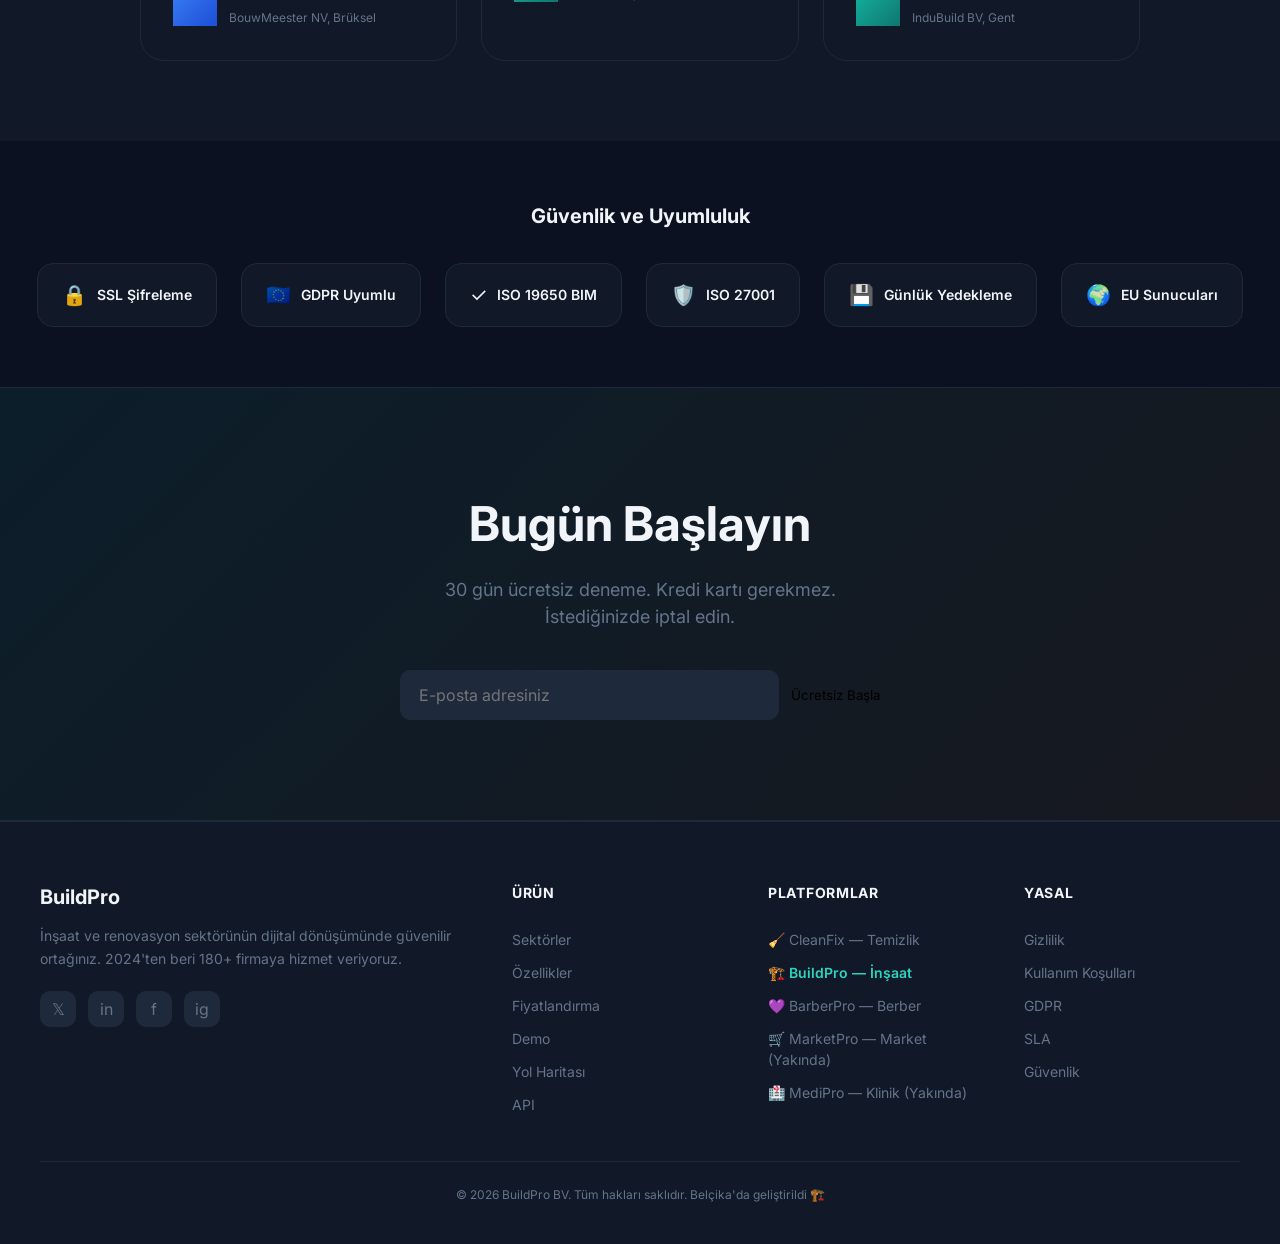
==== commit dd896b51: "BuildPro Stage 9: Security fixes - auth protection for 9 pages + deploy workflow" ====
--- a/index.html
+++ b/index.html
@@ -812,137 +812,137 @@
     "ph_e-posta_adresiniz": "E-posta adresiniz"
   },
   "en": {
-    "buildpro_inşaat_ve_renovasyon_yönetimi": "BuildPro — İnşaat ve Renovasyon Management",
+    "buildpro_inşaat_ve_renovasyon_yönetimi": "BuildPro — Construction & Renovation Management",
     "bp": "BP",
     "buildpro": "BuildPro",
     "sektörler": "Sectors",
     "özellikler": "Features",
     "fiyatlandırma": "Pricing",
     "demoya_git": "Demo'ya Git",
-    "akıllı_yönetimi": "Akıllı Management",
-    "konut_inşaatından_endüstriyel_tesise_peyzajdan_restorasyona_": "Konut inşaatından endüstriyel tesise, peyzajdan restorasyona — 6 sektör, tek platform. Proje takibi, maliyet analizi, şantiye yönetimi. Hepsi bir arada.",
+    "akıllı_yönetimi": "Smart Management",
+    "konut_inşaatından_endüstriyel_tesise_peyzajdan_restorasyona_": "From residential construction to industrial facilities, landscaping to restoration — 6 sectors, one platform. Project tracking, cost analysis, site management. All in one place.",
     "demoyu_dene": "Demo'yu Dene",
     "nasıl_çalışır": "How It Works",
     "aktif_projeler": "Aktif Projeler",
-    "_8_bu_ay": "▲ +18 bu ay",
+    "_8_bu_ay": "▲ +18 this month",
     "toplam_bütçe": "Total Budget",
     "_42m": "€14.2M",
     "_1m": "▲ +€2.1M",
-    "tamamlanan_işler": "Tamamlanan İşler",
+    "tamamlanan_işler": "Completed Jobs",
     "_843": "1,843",
     "_56": "▲ +156",
-    "güvenilen_şirketler": "Güvenilen Şirketler",
+    "güvenilen_şirketler": "Trusted Companies",
     "bouwmeester_nv": "BouwMeester NV",
     "constructeur_plus": "Constructeur Plus",
     "renovatec": "RenovaTec",
     "urbanplan_be": "UrbanPlan BE",
     "indubuild": "InduBuild",
     "greenscape_bv": "GreenScape BV",
-    "__sektör_tek_platform": "6 Sektör, Tek Platform",
-    "ihtiyacınıza_göre_sektörleri_aktifleştirin_kullanmaya_başlay": "İhtiyacınıza göre sektörleri aktifleştirin, kullanmaya başlayın. İsterseniz hepsini aynı anda yönetin.",
+    "__sektör_tek_platform": "6 Sectors, One Platform",
+    "ihtiyacınıza_göre_sektörleri_aktifleştirin_kullanmaya_başlay": "Activate the sectors you need and start using them. Or manage them all at once if you prefer.",
     "aktif": "Active",
-    "konut_inşaatı": "Konut İnşaatı",
-    "apartman_villa_site_ve_konut_kompleksi_projelerinin_tam_yöne": "Apartman, villa, site ve konut kompleksi projelerinin tam yönetimi. Birim bazlı takip, teslimat planlaması.",
+    "konut_inşaatı": "Residential Construction",
+    "apartman_villa_site_ve_konut_kompleksi_projelerinin_tam_yöne": "Complete management of apartment, villa, and residential complex projects. Unit-based tracking, delivery planning.",
     "daire_planlama": "Daire Planlama",
     "teslimat": "Delivery",
-    "satış_takibi": "Satış Takibi",
+    "satış_takibi": "Sales Tracking",
     "kalite_kontrol": "Kalite Kontrol",
     "aktif_2": "Active",
-    "ticari_inşaat": "Ticari İnşaat",
-    "ofis_binaları_alışveriş_merkezleri_otel_ve_hastane_projeleri": "Ofis binaları, alışveriş merkezleri, otel ve hastane projeleri. Kat mülkiyeti yönetimi, kiralama takibi.",
+    "ticari_inşaat": "Commercial Construction",
+    "ofis_binaları_alışveriş_merkezleri_otel_ve_hastane_projeleri": "Office buildings, shopping centers, hotel and hospital projects. Condominium management, lease tracking.",
     "kat_planlama": "Kat Planlama",
     "kiralama": "Kiralama",
     "ce_belgesi": "CE Belgesi",
     "aktivasyon": "Aktivasyon",
     "aktif_3": "Active",
     "renovasyon_restore": "Renovasyon & Restore",
-    "tarihi_yapı_restorasyonu_iç_mekan_renovasyonu_enerji_verimli": "Tarihi yapı restorasyonu, iç mekan renovasyonu, enerji verimliliği yükseltme. Belgelendirme ve izin takibi.",
-    "fotografik_kayıt": "Fotografik Kayıt",
-    "izinler": "İzinler",
+    "tarihi_yapı_restorasyonu_iç_mekan_renovasyonu_enerji_verimli": "Historic building restoration, interior renovation, energy efficiency upgrade. Documentation and permit tracking.",
+    "fotografik_kayıt": "Photographic Record",
+    "izinler": "Permits",
     "enerji_etiketi": "Enerji Etiketi",
     "heritage": "Heritage",
     "aktif_4": "Active",
-    "altyapı_imar": "Altyapı & İmar",
-    "yol_köprü_kanalizasyon_ve_kentsel_dönüşüm_projeleri_belediye": "Yol, köprü, kanalizasyon ve kentsel dönüşüm projeleri. Belediye koordinasyonu, kamulaştırma takibi.",
-    "kamulaştırma": "Kamulaştırma",
+    "altyapı_imar": "Infrastructure & Urban Planning",
+    "yol_köprü_kanalizasyon_ve_kentsel_dönüşüm_projeleri_belediye": "Road, bridge, sewer and urban transformation projects. Municipality coordination, expropriation tracking.",
+    "kamulaştırma": "Expropriation",
     "ruhsat": "Permit",
-    "çed": "ÇED",
+    "çed": "EIA",
     "belediye": "Belediye",
     "aktif_5": "Active",
-    "endüstriyel_tesis": "Endüstriyel Tesis",
-    "fabrika_depo_lojistik_merkezi_ve_üretim_tesisi_inşaatları_ma": "Fabrika, depo, lojistik merkezi ve üretim tesisi inşaatları. Makine entegrasyonu, güvenlik protokolleri.",
+    "endüstriyel_tesis": "Industrial Facility",
+    "fabrika_depo_lojistik_merkezi_ve_üretim_tesisi_inşaatları_ma": "Factory, warehouse, logistics center and production facility construction. Machine integration, safety protocols.",
     "iso_uyum": "ISO Uyum",
-    "makine_yerleşimi": "Makine Yerleşimi",
+    "makine_yerleşimi": "Machine Layout",
     "güvenlik": "Safety",
     "proses": "Proses",
     "aktif_6": "Active",
-    "peyzaj_dış_mekan": "Peyzaj & Dış Mekan",
-    "park_bahçe_spor_kompleksi_ve_rekreasyon_alanları_bitki_envan": "Park, bahçe, spor kompleksi ve rekreasyon alanları. Bitki envanteri, sulama sistemi, sezonluk bakım.",
+    "peyzaj_dış_mekan": "Landscaping & Outdoor",
+    "park_bahçe_spor_kompleksi_ve_rekreasyon_alanları_bitki_envan": "Parks, gardens, sports complexes and recreation areas. Plant inventory, irrigation system, seasonal maintenance.",
     "bitki_envanteri": "Bitki Envanteri",
     "sulama": "Sulama",
     "sezon_takibi": "Sezon Takibi",
     "ekoloji": "Ekoloji",
-    "tüm_proje_ihtiyaçlarınız_için": "Tüm Proje İhtiyaçlarınız İçin",
-    "planlamadan_teslimata_maliyetten_kaliteye_buildpro_her_aşama": "Planlamadan teslimata, maliyetten kaliteye — BuildPro her aşamada yanınızda.",
+    "tüm_proje_ihtiyaçlarınız_için": "For All Your Project Needs",
+    "planlamadan_teslimata_maliyetten_kaliteye_buildpro_her_aşama": "From planning to delivery, from cost to quality — BuildPro is by your side at every stage.",
     "proje_takibi": "Proje Takibi",
-    "gantt_şemaları_kilometre_taşları_kritik_yol_analizi_her_proj": "Gantt şemaları, kilometre taşları, kritik yol analizi. Her projenin durumunu gerçek zamanlı görün. Gecikme uyarıları otomatik.",
-    "ekip_ve_şantiye_yönetimi": "Ekip ve Şantiye Management",
-    "personel_atama_vardiya_planlama_şantiye_günlük_raporları_eki": "Personel atama, vardiya planlama, şantiye günlük raporları, ekipman kullanım kaydı. Tüm ekipler senkronize.",
+    "gantt_şemaları_kilometre_taşları_kritik_yol_analizi_her_proj": "Gantt charts, milestones, critical path analysis. View every project's status in real time. Delay alerts automatic.",
+    "ekip_ve_şantiye_yönetimi": "Crew & Site Management",
+    "personel_atama_vardiya_planlama_şantiye_günlük_raporları_eki": "Personnel assignment, shift planning, site daily reports, equipment usage log. All crews synchronized.",
     "maliyet_ve_teklif": "Maliyet ve Teklif",
-    "detaylı_bütçe_planlama_hammadde_maliyet_analizi_otomatik_tek": "Detaylı bütçe planlama, hammadde maliyet analizi, otomatik teklif oluşturma. Kar marjı hesaplama anlık.",
-    "stok_ve_malzeme": "Stok ve Malzeme",
-    "depo_yönetimi_malzeme_giriş-çıkış_otomatik_sipariş_önerisi_t": "Depo yönetimi, malzeme giriş-çıkış, otomatik sipariş önerisi. Tedarikçi karşılaştırma ve fiyat takibi.",
+    "detaylı_bütçe_planlama_hammadde_maliyet_analizi_otomatik_tek": "Detailed budget planning, raw material cost analysis, automatic quote generation. Profit margin calculation in real time.",
+    "stok_ve_malzeme": "Inventory & Materials",
+    "depo_yönetimi_malzeme_giriş-çıkış_otomatik_sipariş_önerisi_t": "Warehouse management, material in-out tracking, automatic reorder suggestions. Supplier comparison and price tracking.",
     "zamanlama_ve_takvim": "Zamanlama ve Takvim",
-    "şantiye_takvimi_ekipman_rezervasyonu_alt_yüklenici_koordinas": "Şantiye takvimi, ekipman rezervasyonu, alt yüklenici koordinasyonu. Weather API ile hava durumu entegrasyonu.",
-    "kalite_ve_güvenlik_kontrol": "Kalite ve Güvenlik Kontrol",
-    "fotoğraflı_kontrol_listeleri_iso_denetim_raporları_iş_güvenl": "Fotoğraflı kontrol listeleri, ISO denetim raporları, iş güvenliği eğitim takibi. NCR ve CAPA yönetimi.",
-    "__adımda_başlayın": "3 Adımda Başlayın",
-    "kurulum_dakikalar_içinde_karmaşık_entegrasyonlar_uzun_eğitim": "Kurulum dakikalar içinde. Karmaşık entegrasyonlar, uzun eğitimler yok.",
-    "sektörlerinizi_seçin": "Sektörlerinizi Seçin",
-    "__farklı_inşaat_sektöründen_ihtiyacınız_olanları_aktifleştir": "6 farklı inşaat sektöründen ihtiyacınız olanları aktifleştirin. Her biri bağımsız yönetilebilir.",
+    "şantiye_takvimi_ekipman_rezervasyonu_alt_yüklenici_koordinas": "Site calendar, equipment reservation, subcontractor coordination. Weather API integration for weather conditions.",
+    "kalite_ve_güvenlik_kontrol": "Quality & Safety Control",
+    "fotoğraflı_kontrol_listeleri_iso_denetim_raporları_iş_güvenl": "Photo checklists, ISO audit reports, occupational safety training tracking. NCR and CAPA management.",
+    "__adımda_başlayın": "Get Started in 3 Steps",
+    "kurulum_dakikalar_içinde_karmaşık_entegrasyonlar_uzun_eğitim": "Setup in minutes. No complex integrations, no long training sessions.",
+    "sektörlerinizi_seçin": "Select Your Sectors",
+    "__farklı_inşaat_sektöründen_ihtiyacınız_olanları_aktifleştir": "Activate the sectors you need from 6 different construction sectors. Each can be managed independently.",
     "projeleri_ekleyin": "Projeleri Ekleyin",
-    "şablonlardan_hızla_proje_oluşturun_ekipmanları_atayın_bütçey": "Şablonlardan hızla proje oluşturun, ekipmanları atayın, bütçeyi belirleyin. 5 dakikada hazır.",
-    "şantiyeyi_yönetin": "Şantiyeyi Yönetin",
-    "gerçek_zamanlı_takip_mobil_raporlama_anlık_bildirimler_artık": "Gerçek zamanlı takip, mobil raporlama, anlık bildirimler. Artık BuildPro sizinle.",
-    "esnek_fiyatlandırma": "Esnek Fiyatlandırma",
-    "proje_hacminize_uygun_plan_dilediğinizde_yükseltin_veya_düşü": "Proje hacminize uygun plan. Dilediğinizde yükseltin veya düşürün.",
+    "şablonlardan_hızla_proje_oluşturun_ekipmanları_atayın_bütçey": "Quickly create projects from templates, assign equipment, set budgets. Ready in 5 minutes.",
+    "şantiyeyi_yönetin": "Manage the Site",
+    "gerçek_zamanlı_takip_mobil_raporlama_anlık_bildirimler_artık": "Real-time tracking, mobile reporting, instant notifications. BuildPro is with you now.",
+    "esnek_fiyatlandırma": "Flexible Pricing",
+    "proje_hacminize_uygun_plan_dilediğinizde_yükseltin_veya_düşü": "A plan suited to your project volume. Upgrade or downgrade anytime.",
     "starter": "Starter",
     "ay": "/ay",
-    "__aktif_sektör": "3 Aktif Sektör",
+    "__aktif_sektör": "3 Active Sectors",
     "_0_proje": "10 Proje",
-    "__kullanıcı": "5 Kullanıcı",
+    "__kullanıcı": "5 Users",
     "_0gb_depolama": "50GB Depolama",
     "email_destek": "Email Destek",
     "temel_raporlar": "Temel Raporlar",
-    "başla": "Başla",
+    "başla": "Get Started",
     "pro": "Pro",
     "ay_2": "/ay",
-    "tüm_6_sektör": "Tüm 6 Sektör",
-    "sınırsız_proje": "Sınırsız Proje",
-    "_5_kullanıcı": "25 Kullanıcı",
+    "tüm_6_sektör": "All 6 Sectors",
+    "sınırsız_proje": "Unlimited Projects",
+    "_5_kullanıcı": "25 Users",
     "_00gb_depolama": "500GB Depolama",
-    "öncelikli_destek": "Öncelikli Destek",
-    "gelişmiş_raporlar": "Gelişmiş Raporlar",
-    "api_erişimi": "API Erişimi",
-    "alt_yüklenici_modülü": "Alt Yüklenici Modülü",
-    "başla_2": "Başla",
+    "öncelikli_destek": "Priority Support",
+    "gelişmiş_raporlar": "Advanced Reports",
+    "api_erişimi": "API Access",
+    "alt_yüklenici_modülü": "Subcontractor Module",
+    "başla_2": "Get Started",
     "enterprise": "Enterprise",
     "ay_3": "/ay",
-    "tüm_6_sektör_2": "Tüm 6 Sektör",
-    "sınırsız_proje_2": "Sınırsız Proje",
-    "sınırsız_kullanıcı": "Sınırsız Kullanıcı",
+    "tüm_6_sektör_2": "All 6 Sectors",
+    "sınırsız_proje_2": "Unlimited Projects",
+    "sınırsız_kullanıcı": "Unlimited Users",
     "_tb_depolama": "2TB Depolama",
-    "_24_telefon_desteği": "7/24 Telefon Desteği",
-    "özel_dashboard": "Özel Dashboard",
+    "_24_telefon_desteği": "24/7 Phone Support",
+    "özel_dashboard": "Custom Dashboard",
     "white-label": "White-label",
     "dedicated_sunucu": "Dedicated Sunucu",
-    "satışla_konuş": "Satışla Konuş",
-    "müşterilerimiz_ne_diyor": "Müşterilerimiz Ne Diyor?",
-    "belçika_hollanda_ve_lüksemburgdan_180_inşaat_firması_buildpr": "Belçika, Hollanda ve Lüksemburg'dan 180+ inşaat firması BuildPro'yu kullanıyor.",
+    "satışla_konuş": "Talk to Sales",
+    "müşterilerimiz_ne_diyor": "What Do Our Clients Say?",
+    "belçika_hollanda_ve_lüksemburgdan_180_inşaat_firması_buildpr": "180+ construction firms from Belgium, Netherlands and Luxembourg use BuildPro.",
     "text": "⭐⭐⭐⭐⭐",
     "önce_3_farklı_excel_dosyasıyla_proje_takibi_yapıyorduk_build": "\"Önce 3 farklı Excel dosyasıyla proje takibi yapıyorduk. BuildPro ile tüm şantiyeleri tek ekranda görüyoruz. Maliyet sapmalarını anında fark ediyoruz.\"",
     "pieter_van_den_berg": "Pieter Van den Berg",
-    "bouwmeester_nv_brüksel": "BouwMeester NV, Brüksel",
+    "bouwmeester_nv_brüksel": "BouwMeester NV, Brussels",
     "text_2": "⭐⭐⭐⭐⭐",
     "renovasyon_projelerinde_fotoğraflı_raporlama_özelliği_hayat_": "\"Renovasyon projelerinde fotoğraflı raporlama özelliği hayat kurtarıyor. Müşterilerimize her hafta otomatik ilerleme raporu gönderiyoruz.\"",
     "laurent_dubois": "Laurent Dubois",
@@ -951,18 +951,18 @@
     "endüstriyel_tesis_projelerinde_ekipman_rezervasyonu_çakışmal": "\"Endüstriyel tesis projelerinde ekipman rezervasyonu çakışmaları tamamen bitti. Artık vinç ve iş makinesi programı herkes tarafından canlı görülüyor.\"",
     "johan_maes": "Johan Maes",
     "indubuild_bv_gent": "InduBuild BV, Gent",
-    "güvenlik_ve_uyumluluk": "Güvenlik ve Uyumluluk",
-    "ssl_şifreleme": "SSL Şifreleme",
+    "güvenlik_ve_uyumluluk": "Security & Compliance",
+    "ssl_şifreleme": "SSL Encryption",
     "gdpr_uyumlu": "GDPR Uyumlu",
     "iso_19650_bim": "ISO 19650 BIM",
     "iso_27001": "ISO 27001",
-    "günlük_yedekleme": "Günlük Yedekleme",
-    "eu_sunucuları": "EU Sunucuları",
-    "bugün_başlayın": "Bugün Başlayın",
-    "_0_gün_ücretsiz_deneme_kredi_kartı_gerekmez_istediğinizde_ip": "30 gün ücretsiz deneme. Kredi kartı gerekmez. İstediğinizde iptal edin.",
-    "ücretsiz_başla": "Ücretsiz Başla",
+    "günlük_yedekleme": "Daily Backup",
+    "eu_sunucuları": "EU Servers",
+    "bugün_başlayın": "Start Today",
+    "_0_gün_ücretsiz_deneme_kredi_kartı_gerekmez_istediğinizde_ip": "30-day free trial. No credit card required. Cancel anytime.",
+    "ücretsiz_başla": "Start Free",
     "buildpro_2": "BuildPro",
-    "inşaat_ve_renovasyon_sektörünün_dijital_dönüşümünde_güvenili": "İnşaat ve renovasyon sektörünün dijital dönüşümünde güvenilir ortağınız. 2024'ten beri 180+ firmaya hizmet veriyoruz.",
+    "inşaat_ve_renovasyon_sektörünün_dijital_dönüşümünde_güvenili": "Your trusted partner in the digital transformation of the construction and renovation sector. Serving 180+ firms since 2024.",
     "𝕏": "𝕏",
     "in": "in",
     "f": "f",
@@ -972,202 +972,23 @@
     "özellikler_2": "Features",
     "fiyatlandırma_2": "Pricing",
     "demo": "Demo",
-    "yol_haritası": "Yol Haritası",
+    "yol_haritası": "Roadmap",
     "api": "API",
     "platformlar": "Platformlar",
     "cleanfix_temizlik": "🧹 CleanFix — Temizlik",
-    "buildpro_inşaat": "🏗️ BuildPro — İnşaat",
+    "buildpro_inşaat": "🏗️ BuildPro — Construction",
     "barberpro_berber": "💜 BarberPro — Berber",
-    "marketpro_market_yakında": "🛒 MarketPro — Market (Yakında)",
-    "medipro_klinik_yakında": "🏥 MediPro — Klinik (Yakında)",
+    "marketpro_market_yakında": "🛒 MarketPro — Market (Coming Soon)",
+    "medipro_klinik_yakında": "🏥 MediPro — Clinic (Coming Soon)",
     "yasal": "Yasal",
     "gizlilik": "Gizlilik",
     "kullanım_koşulları": "Terms of Service",
     "gdpr": "GDPR",
     "sla": "SLA",
     "güvenlik_2": "Safety",
-    "_026_buildpro_bv_tüm_hakları_saklıdır_belçikada_geliştirildi": "© 2026 BuildPro BV. Tüm hakları saklıdır. Belçika'da geliştirildi 🏗️",
+    "_026_buildpro_bv_tüm_hakları_saklıdır_belçikada_geliştirildi": "© 2026 BuildPro BV. All rights reserved. Developed in Belgium 🏗️",
     "ph_e-posta_adresiniz": "E-posta adresiniz"
-  },
-  "nl": {
-    "buildpro_inşaat_ve_renovasyon_yönetimi": "BuildPro — İnşaat ve Renovasyon Beheer",
-    "bp": "BP",
-    "buildpro": "BuildPro",
-    "sektörler": "Sectoren",
-    "özellikler": "Functies",
-    "fiyatlandırma": "Prijzen",
-    "demoya_git": "Demo'ya Git",
-    "akıllı_yönetimi": "Akıllı Beheer",
-    "konut_inşaatından_endüstriyel_tesise_peyzajdan_restorasyona_": "Konut inşaatından endüstriyel tesise, peyzajdan restorasyona — 6 sektör, tek platform. Proje takibi, maliyet analizi, şantiye yönetimi. Hepsi bir arada.",
-    "demoyu_dene": "Demo'yu Dene",
-    "nasıl_çalışır": "Hoe Werkt Het?",
-    "aktif_projeler": "Aktif Projeler",
-    "_8_bu_ay": "▲ +18 bu ay",
-    "toplam_bütçe": "Totaal Budget",
-    "_42m": "€14.2M",
-    "_1m": "▲ +€2.1M",
-    "tamamlanan_işler": "Tamamlanan İşler",
-    "_843": "1,843",
-    "_56": "▲ +156",
-    "güvenilen_şirketler": "Güvenilen Şirketler",
-    "bouwmeester_nv": "BouwMeester NV",
-    "constructeur_plus": "Constructeur Plus",
-    "renovatec": "RenovaTec",
-    "urbanplan_be": "UrbanPlan BE",
-    "indubuild": "InduBuild",
-    "greenscape_bv": "GreenScape BV",
-    "__sektör_tek_platform": "6 Sektör, Tek Platform",
-    "ihtiyacınıza_göre_sektörleri_aktifleştirin_kullanmaya_başlay": "İhtiyacınıza göre sektörleri aktifleştirin, kullanmaya başlayın. İsterseniz hepsini aynı anda yönetin.",
-    "aktif": "Actief",
-    "konut_inşaatı": "Konut İnşaatı",
-    "apartman_villa_site_ve_konut_kompleksi_projelerinin_tam_yöne": "Apartman, villa, site ve konut kompleksi projelerinin tam yönetimi. Birim bazlı takip, teslimat planlaması.",
-    "daire_planlama": "Daire Planlama",
-    "teslimat": "Levering",
-    "satış_takibi": "Satış Takibi",
-    "kalite_kontrol": "Kalite Kontrol",
-    "aktif_2": "Actief",
-    "ticari_inşaat": "Ticari İnşaat",
-    "ofis_binaları_alışveriş_merkezleri_otel_ve_hastane_projeleri": "Ofis binaları, alışveriş merkezleri, otel ve hastane projeleri. Kat mülkiyeti yönetimi, kiralama takibi.",
-    "kat_planlama": "Kat Planlama",
-    "kiralama": "Kiralama",
-    "ce_belgesi": "CE Belgesi",
-    "aktivasyon": "Aktivasyon",
-    "aktif_3": "Actief",
-    "renovasyon_restore": "Renovasyon & Restore",
-    "tarihi_yapı_restorasyonu_iç_mekan_renovasyonu_enerji_verimli": "Tarihi yapı restorasyonu, iç mekan renovasyonu, enerji verimliliği yükseltme. Belgelendirme ve izin takibi.",
-    "fotografik_kayıt": "Fotografik Kayıt",
-    "izinler": "İzinler",
-    "enerji_etiketi": "Enerji Etiketi",
-    "heritage": "Heritage",
-    "aktif_4": "Actief",
-    "altyapı_imar": "Altyapı & İmar",
-    "yol_köprü_kanalizasyon_ve_kentsel_dönüşüm_projeleri_belediye": "Yol, köprü, kanalizasyon ve kentsel dönüşüm projeleri. Belediye koordinasyonu, kamulaştırma takibi.",
-    "kamulaştırma": "Kamulaştırma",
-    "ruhsat": "Vergunning",
-    "çed": "ÇED",
-    "belediye": "Belediye",
-    "aktif_5": "Actief",
-    "endüstriyel_tesis": "Endüstriyel Tesis",
-    "fabrika_depo_lojistik_merkezi_ve_üretim_tesisi_inşaatları_ma": "Fabrika, depo, lojistik merkezi ve üretim tesisi inşaatları. Makine entegrasyonu, güvenlik protokolleri.",
-    "iso_uyum": "ISO Uyum",
-    "makine_yerleşimi": "Makine Yerleşimi",
-    "güvenlik": "Veiligheid",
-    "proses": "Proses",
-    "aktif_6": "Actief",
-    "peyzaj_dış_mekan": "Peyzaj & Dış Mekan",
-    "park_bahçe_spor_kompleksi_ve_rekreasyon_alanları_bitki_envan": "Park, bahçe, spor kompleksi ve rekreasyon alanları. Bitki envanteri, sulama sistemi, sezonluk bakım.",
-    "bitki_envanteri": "Bitki Envanteri",
-    "sulama": "Sulama",
-    "sezon_takibi": "Sezon Takibi",
-    "ekoloji": "Ekoloji",
-    "tüm_proje_ihtiyaçlarınız_için": "Tüm Proje İhtiyaçlarınız İçin",
-    "planlamadan_teslimata_maliyetten_kaliteye_buildpro_her_aşama": "Planlamadan teslimata, maliyetten kaliteye — BuildPro her aşamada yanınızda.",
-    "proje_takibi": "Proje Takibi",
-    "gantt_şemaları_kilometre_taşları_kritik_yol_analizi_her_proj": "Gantt şemaları, kilometre taşları, kritik yol analizi. Her projenin durumunu gerçek zamanlı görün. Gecikme uyarıları otomatik.",
-    "ekip_ve_şantiye_yönetimi": "Ekip ve Şantiye Beheer",
-    "personel_atama_vardiya_planlama_şantiye_günlük_raporları_eki": "Personel atama, vardiya planlama, şantiye günlük raporları, ekipman kullanım kaydı. Tüm ekipler senkronize.",
-    "maliyet_ve_teklif": "Maliyet ve Teklif",
-    "detaylı_bütçe_planlama_hammadde_maliyet_analizi_otomatik_tek": "Detaylı bütçe planlama, hammadde maliyet analizi, otomatik teklif oluşturma. Kar marjı hesaplama anlık.",
-    "stok_ve_malzeme": "Stok ve Malzeme",
-    "depo_yönetimi_malzeme_giriş-çıkış_otomatik_sipariş_önerisi_t": "Depo yönetimi, malzeme giriş-çıkış, otomatik sipariş önerisi. Tedarikçi karşılaştırma ve fiyat takibi.",
-    "zamanlama_ve_takvim": "Zamanlama ve Takvim",
-    "şantiye_takvimi_ekipman_rezervasyonu_alt_yüklenici_koordinas": "Şantiye takvimi, ekipman rezervasyonu, alt yüklenici koordinasyonu. Weather API ile hava durumu entegrasyonu.",
-    "kalite_ve_güvenlik_kontrol": "Kalite ve Güvenlik Kontrol",
-    "fotoğraflı_kontrol_listeleri_iso_denetim_raporları_iş_güvenl": "Fotoğraflı kontrol listeleri, ISO denetim raporları, iş güvenliği eğitim takibi. NCR ve CAPA yönetimi.",
-    "__adımda_başlayın": "3 Adımda Başlayın",
-    "kurulum_dakikalar_içinde_karmaşık_entegrasyonlar_uzun_eğitim": "Kurulum dakikalar içinde. Karmaşık entegrasyonlar, uzun eğitimler yok.",
-    "sektörlerinizi_seçin": "Sektörlerinizi Seçin",
-    "__farklı_inşaat_sektöründen_ihtiyacınız_olanları_aktifleştir": "6 farklı inşaat sektöründen ihtiyacınız olanları aktifleştirin. Her biri bağımsız yönetilebilir.",
-    "projeleri_ekleyin": "Projeleri Ekleyin",
-    "şablonlardan_hızla_proje_oluşturun_ekipmanları_atayın_bütçey": "Şablonlardan hızla proje oluşturun, ekipmanları atayın, bütçeyi belirleyin. 5 dakikada hazır.",
-    "şantiyeyi_yönetin": "Şantiyeyi Yönetin",
-    "gerçek_zamanlı_takip_mobil_raporlama_anlık_bildirimler_artık": "Gerçek zamanlı takip, mobil raporlama, anlık bildirimler. Artık BuildPro sizinle.",
-    "esnek_fiyatlandırma": "Esnek Fiyatlandırma",
-    "proje_hacminize_uygun_plan_dilediğinizde_yükseltin_veya_düşü": "Proje hacminize uygun plan. Dilediğinizde yükseltin veya düşürün.",
-    "starter": "Starter",
-    "ay": "/ay",
-    "__aktif_sektör": "3 Aktif Sektör",
-    "_0_proje": "10 Proje",
-    "__kullanıcı": "5 Kullanıcı",
-    "_0gb_depolama": "50GB Depolama",
-    "email_destek": "Email Destek",
-    "temel_raporlar": "Temel Raporlar",
-    "başla": "Başla",
-    "pro": "Pro",
-    "ay_2": "/ay",
-    "tüm_6_sektör": "Tüm 6 Sektör",
-    "sınırsız_proje": "Sınırsız Proje",
-    "_5_kullanıcı": "25 Kullanıcı",
-    "_00gb_depolama": "500GB Depolama",
-    "öncelikli_destek": "Öncelikli Destek",
-    "gelişmiş_raporlar": "Gelişmiş Raporlar",
-    "api_erişimi": "API Erişimi",
-    "alt_yüklenici_modülü": "Alt Yüklenici Modülü",
-    "başla_2": "Başla",
-    "enterprise": "Enterprise",
-    "ay_3": "/ay",
-    "tüm_6_sektör_2": "Tüm 6 Sektör",
-    "sınırsız_proje_2": "Sınırsız Proje",
-    "sınırsız_kullanıcı": "Sınırsız Kullanıcı",
-    "_tb_depolama": "2TB Depolama",
-    "_24_telefon_desteği": "7/24 Telefon Desteği",
-    "özel_dashboard": "Özel Dashboard",
-    "white-label": "White-label",
-    "dedicated_sunucu": "Dedicated Sunucu",
-    "satışla_konuş": "Satışla Konuş",
-    "müşterilerimiz_ne_diyor": "Müşterilerimiz Ne Diyor?",
-    "belçika_hollanda_ve_lüksemburgdan_180_inşaat_firması_buildpr": "Belçika, Hollanda ve Lüksemburg'dan 180+ inşaat firması BuildPro'yu kullanıyor.",
-    "text": "⭐⭐⭐⭐⭐",
-    "önce_3_farklı_excel_dosyasıyla_proje_takibi_yapıyorduk_build": "\"Önce 3 farklı Excel dosyasıyla proje takibi yapıyorduk. BuildPro ile tüm şantiyeleri tek ekranda görüyoruz. Maliyet sapmalarını anında fark ediyoruz.\"",
-    "pieter_van_den_berg": "Pieter Van den Berg",
-    "bouwmeester_nv_brüksel": "BouwMeester NV, Brüksel",
-    "text_2": "⭐⭐⭐⭐⭐",
-    "renovasyon_projelerinde_fotoğraflı_raporlama_özelliği_hayat_": "\"Renovasyon projelerinde fotoğraflı raporlama özelliği hayat kurtarıyor. Müşterilerimize her hafta otomatik ilerleme raporu gönderiyoruz.\"",
-    "laurent_dubois": "Laurent Dubois",
-    "renovatec_anvers": "RenovaTec, Anvers",
-    "text_3": "⭐⭐⭐⭐⭐",
-    "endüstriyel_tesis_projelerinde_ekipman_rezervasyonu_çakışmal": "\"Endüstriyel tesis projelerinde ekipman rezervasyonu çakışmaları tamamen bitti. Artık vinç ve iş makinesi programı herkes tarafından canlı görülüyor.\"",
-    "johan_maes": "Johan Maes",
-    "indubuild_bv_gent": "InduBuild BV, Gent",
-    "güvenlik_ve_uyumluluk": "Güvenlik ve Uyumluluk",
-    "ssl_şifreleme": "SSL Şifreleme",
-    "gdpr_uyumlu": "GDPR Uyumlu",
-    "iso_19650_bim": "ISO 19650 BIM",
-    "iso_27001": "ISO 27001",
-    "günlük_yedekleme": "Günlük Yedekleme",
-    "eu_sunucuları": "EU Sunucuları",
-    "bugün_başlayın": "Bugün Başlayın",
-    "_0_gün_ücretsiz_deneme_kredi_kartı_gerekmez_istediğinizde_ip": "30 gün ücretsiz deneme. Kredi kartı gerekmez. İstediğinizde iptal edin.",
-    "ücretsiz_başla": "Ücretsiz Başla",
-    "buildpro_2": "BuildPro",
-    "inşaat_ve_renovasyon_sektörünün_dijital_dönüşümünde_güvenili": "İnşaat ve renovasyon sektörünün dijital dönüşümünde güvenilir ortağınız. 2024'ten beri 180+ firmaya hizmet veriyoruz.",
-    "𝕏": "𝕏",
-    "in": "in",
-    "f": "f",
-    "ig": "ig",
-    "ürün": "Product",
-    "sektörler_2": "Sectoren",
-    "özellikler_2": "Functies",
-    "fiyatlandırma_2": "Prijzen",
-    "demo": "Demo",
-    "yol_haritası": "Yol Haritası",
-    "api": "API",
-    "platformlar": "Platformlar",
-    "cleanfix_temizlik": "🧹 CleanFix — Temizlik",
-    "buildpro_inşaat": "🏗️ BuildPro — İnşaat",
-    "barberpro_berber": "💜 BarberPro — Berber",
-    "marketpro_market_yakında": "🛒 MarketPro — Market (Yakında)",
-    "medipro_klinik_yakında": "🏥 MediPro — Klinik (Yakında)",
-    "yasal": "Yasal",
-    "gizlilik": "Gizlilik",
-    "kullanım_koşulları": "Gebruiksvoorwaarden",
-    "gdpr": "GDPR",
-    "sla": "SLA",
-    "güvenlik_2": "Veiligheid",
-    "_026_buildpro_bv_tüm_hakları_saklıdır_belçikada_geliştirildi": "© 2026 BuildPro BV. Tüm hakları saklıdır. Belçika'da geliştirildi 🏗️",
-    "ph_e-posta_adresiniz": "E-posta adresiniz"
-  }
-};
+  ;
 let currentLang = localStorage.getItem('buildpro_lang') || 'tr';
 document.documentElement.lang = currentLang;
 function switchLang(lang) {
